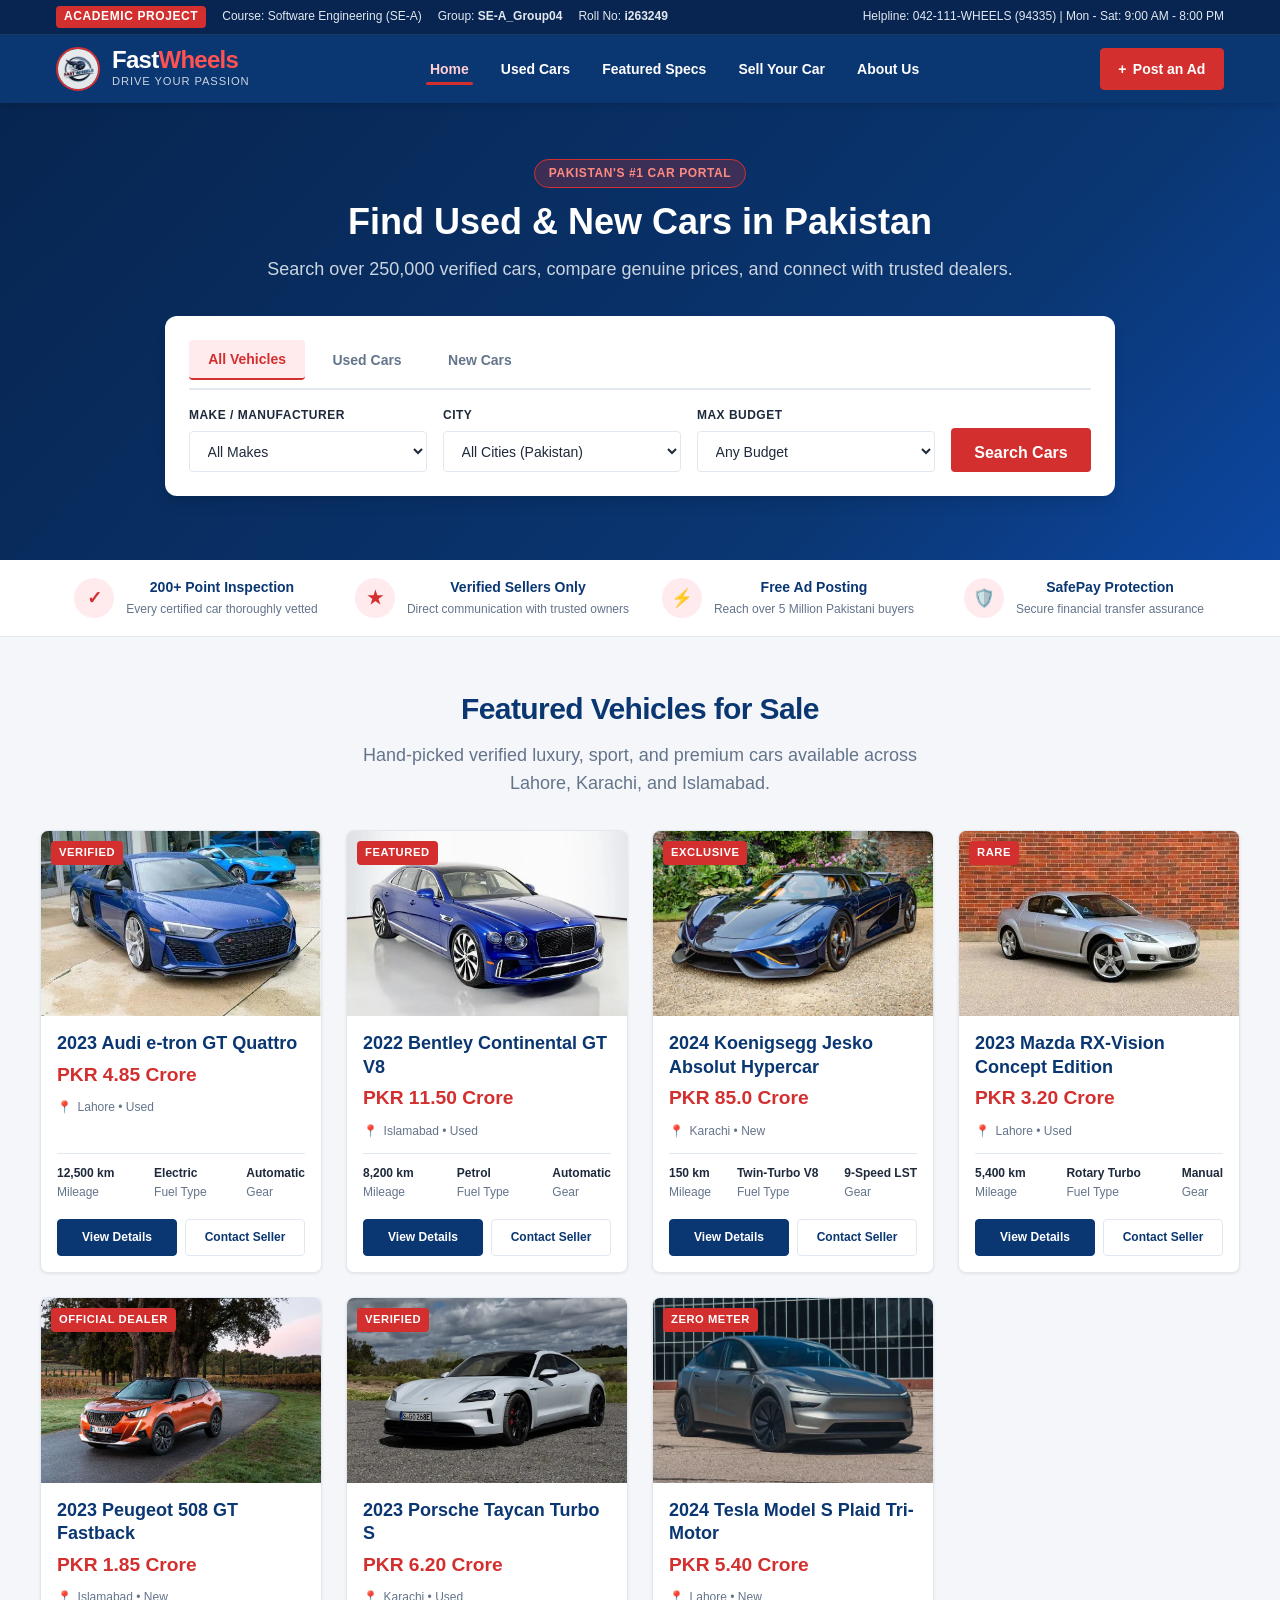
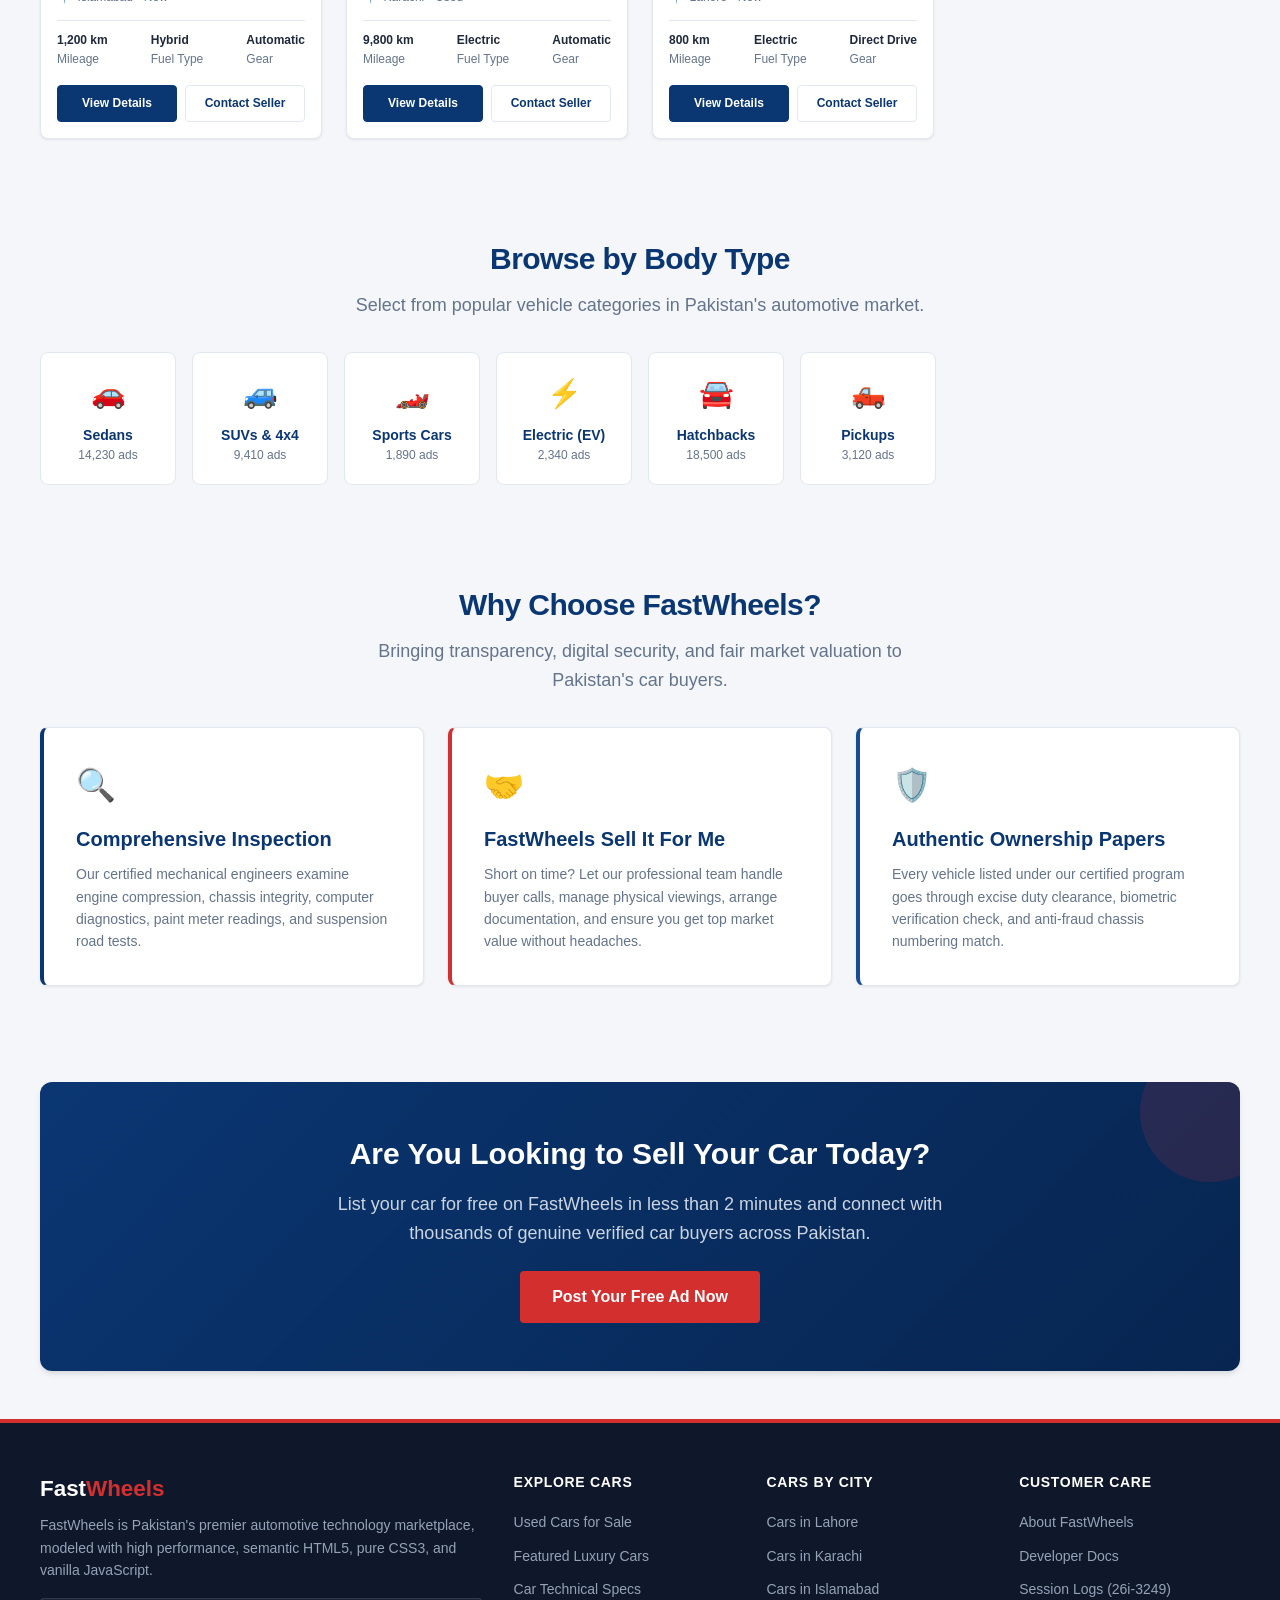
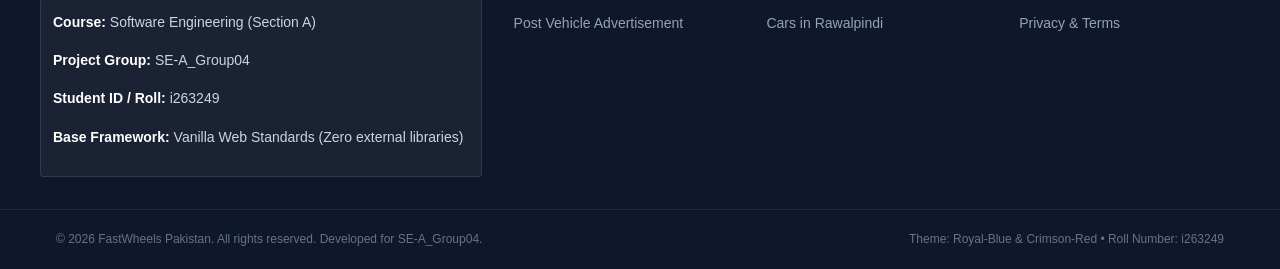
==== index.html @ 582f2682 "setting upfast wheels" ====
<!DOCTYPE html>
<html lang="en">
<head>
  <meta charset="UTF-8">
  <meta name="viewport" content="width=device-width, initial-scale=1.0">
  <meta name="description" content="FastWheels - Pakistan's leading automotive portal for buying and selling new and used cars. Group SE-A_Group04, Roll i263249.">
  <meta name="keywords" content="FastWheels, PakWheels, used cars Pakistan, buy cars Lahore Karachi Islamabad, electric cars Pakistan">
  <meta name="author" content="Group SE-A_Group04 (Roll No. i263249)">
  <title>FastWheels | Pakistan's Premier Automotive Marketplace</title>

  <!-- Shared CSS Stylesheet -->
  <link rel="stylesheet" href="css/styles.css">
  <link rel="icon" type="image/jpeg" href="images/logo.jpeg">
</head>
<body>

  <!-- Accessible Skip Link -->
  <a href="#main-content" class="skip-link">Skip to main content</a>

  <!-- Top Metadata Bar -->
  <aside class="top-bar" aria-label="Course and Academic Information">
    <div class="container top-bar-inner">
      <div class="top-bar-meta">
        <span class="top-bar-badge">Academic Project</span>
        <span>Course: Software Engineering (SE-A)</span>
        <span>Group: <strong>SE-A_Group04</strong></span>
        <span>Roll No: <strong>i263249</strong></span>
      </div>
      <div>
        <span>Helpline: 042-111-WHEELS (94335) | Mon - Sat: 9:00 AM - 8:00 PM</span>
      </div>
    </div>
  </aside>

  <!-- Semantic Header -->
  <header class="site-header" role="banner">
    <div class="container header-inner">
      <!-- Brand Logo & Identity -->
      <a href="index.html" class="brand" aria-label="FastWheels Home">
        <img src="images/logo.jpeg" alt="FastWheels Official Logo" class="brand-logo-img">
        <div class="brand-text">
          <span class="brand-name">Fast<span>Wheels</span></span>
          <span class="brand-tagline">Drive Your Passion</span>
        </div>
      </a>

      <!-- Mobile Navigation Hamburger Button -->
      <button class="mobile-nav-toggle" aria-label="Toggle navigation menu" aria-expanded="false" aria-controls="primary-navigation">
        <svg fill="currentColor" viewBox="0 0 20 20" aria-hidden="true">
          <path fill-rule="evenodd" d="M3 5a1 1 0 011-1h12a1 1 0 110 2H4a1 1 0 01-1-1zM3 10a1 1 0 011-1h12a1 1 0 110 2H4a1 1 0 01-1-1zM3 15a1 1 0 011-1h12a1 1 0 110 2H4a1 1 0 01-1-1z" clip-rule="evenodd"></path>
        </svg>
      </button>

      <!-- Main Semantic Navigation -->
      <nav id="primary-navigation" class="main-nav" role="navigation" aria-label="Main Navigation">
        <ul class="nav-list">
          <li><a href="index.html" class="nav-link active" aria-current="page">Home</a></li>
          <li><a href="pages/used-cars.html" class="nav-link">Used Cars</a></li>
          <li><a href="pages/car-details.html" class="nav-link">Featured Specs</a></li>
          <li><a href="pages/post-ad.html" class="nav-link">Sell Your Car</a></li>
          <li><a href="#about-section" class="nav-link">About Us</a></li>
        </ul>
      </nav>

      <!-- Call to Action Button in Header -->
      <div class="header-cta-group">
        <a href="pages/post-ad.html" class="btn-post-ad">
          <span>+</span> Post an Ad
        </a>
      </div>
    </div>
  </header>

  <!-- Semantic Main Content -->
  <main id="main-content">

    <!-- Hero & Search Section -->
    <section class="hero-section" aria-labelledby="hero-heading">
      <div class="container">
        <div class="hero-content">
          <span class="hero-badge">Pakistan's #1 Car Portal</span>
          <h1 id="hero-heading" class="hero-title">Find Used &amp; New Cars in Pakistan</h1>
          <p class="hero-subtitle">Search over 250,000 verified cars, compare genuine prices, and connect with trusted dealers.</p>
        </div>

        <!-- Quick Search Form Widget -->
        <div class="search-widget" role="search" aria-label="Car Search Widget">
          <div class="search-tabs" role="tablist" aria-label="Vehicle Condition Tabs">
            <button type="button" class="search-tab-btn active" role="tab" aria-selected="true" data-tab="All">All Vehicles</button>
            <button type="button" class="search-tab-btn" role="tab" aria-selected="false" data-tab="Used">Used Cars</button>
            <button type="button" class="search-tab-btn" role="tab" aria-selected="false" data-tab="New">New Cars</button>
          </div>

          <form id="fastwheels-search-form" class="search-form-grid">
            <div class="form-group">
              <label for="search-make">Make / Manufacturer</label>
              <select id="search-make" class="form-control" name="make">
                <option value="All">All Makes</option>
                <option value="Audi">Audi</option>
                <option value="Bentley">Bentley</option>
                <option value="Koenigsegg">Koenigsegg</option>
                <option value="Mazda">Mazda</option>
                <option value="Peugeot">Peugeot</option>
                <option value="Porsche">Porsche</option>
                <option value="Tesla">Tesla</option>
              </select>
            </div>

            <div class="form-group">
              <label for="search-city">City</label>
              <select id="search-city" class="form-control" name="city">
                <option value="All">All Cities (Pakistan)</option>
                <option value="Lahore">Lahore</option>
                <option value="Karachi">Karachi</option>
                <option value="Islamabad">Islamabad</option>
              </select>
            </div>

            <div class="form-group">
              <label for="search-budget">Max Budget</label>
              <select id="search-budget" class="form-control" name="budget">
                <option value="">Any Budget</option>
                <option value="25000000">Under PKR 2.5 Crore</option>
                <option value="50000000">Under PKR 5.0 Crore</option>
                <option value="100000000">Under PKR 10.0 Crore</option>
                <option value="900000000">Luxury / Hypercars (All)</option>
              </select>
            </div>

            <input type="hidden" id="search-condition" value="All">

            <div class="form-group">
              <button type="submit" class="btn-search">Search Cars</button>
            </div>
          </form>
        </div>
      </div>
    </section>

    <!-- Value Highlights Strip -->
    <section class="highlights-bar" aria-label="FastWheels Service Highlights">
      <div class="container highlights-grid">
        <div class="highlight-item">
          <div class="highlight-icon" aria-hidden="true">✓</div>
          <div class="highlight-text">
            <h4>200+ Point Inspection</h4>
            <p>Every certified car thoroughly vetted</p>
          </div>
        </div>
        <div class="highlight-item">
          <div class="highlight-icon" aria-hidden="true">★</div>
          <div class="highlight-text">
            <h4>Verified Sellers Only</h4>
            <p>Direct communication with trusted owners</p>
          </div>
        </div>
        <div class="highlight-item">
          <div class="highlight-icon" aria-hidden="true">⚡</div>
          <div class="highlight-text">
            <h4>Free Ad Posting</h4>
            <p>Reach over 5 Million Pakistani buyers</p>
          </div>
        </div>
        <div class="highlight-item">
          <div class="highlight-icon" aria-hidden="true">🛡️</div>
          <div class="highlight-text">
            <h4>SafePay Protection</h4>
            <p>Secure financial transfer assurance</p>
          </div>
        </div>
      </div>
    </section>

    <!-- Featured Vehicle Listings Section -->
    <section id="featured-vehicles" class="section container" aria-labelledby="featured-heading">
      <div class="section-title-wrap">
        <h2 id="featured-heading" class="section-title">Featured Vehicles for Sale</h2>
        <p class="section-subtitle">Hand-picked verified luxury, sport, and premium cars available across Lahore, Karachi, and Islamabad.</p>
      </div>

      <!-- Populated dynamically via js/main.js and fallback markup -->
      <div id="featured-cars-container" class="cars-grid">
        <!-- Initial semantic fallback rendered for standard search engines & non-JS clients -->
        <article class="car-card" data-id="fw-001">
          <div class="car-card-media">
            <img src="images/audi.webp" alt="Audi e-tron GT Quattro in Metallic Blue" class="car-card-img" loading="lazy">
            <span class="car-card-tag">Verified</span>
          </div>
          <div class="car-card-body">
            <h3 class="car-card-title">2023 Audi e-tron GT Quattro</h3>
            <div class="car-card-price">PKR 4.85 Crore</div>
            <div class="car-card-location">📍 Lahore &bull; Used</div>
            <div class="car-card-specs">
              <div class="car-card-spec-item">
                <span>12,500 km</span>
                <span>Mileage</span>
              </div>
              <div class="car-card-spec-item">
                <span>Electric</span>
                <span>Fuel Type</span>
              </div>
              <div class="car-card-spec-item">
                <span>Automatic</span>
                <span>Gear</span>
              </div>
            </div>
          </div>
          <div class="car-card-actions">
            <button type="button" class="btn-card btn-card-primary" onclick="window.FastWheels.viewCarDetails('fw-001')">View Details</button>
            <button type="button" class="btn-card btn-card-outline" onclick="window.FastWheels.contactSeller('fw-001')">Contact Seller</button>
          </div>
        </article>

        <article class="car-card" data-id="fw-002">
          <div class="car-card-media">
            <img src="images/bentley.webp" alt="Bentley Continental GT V8 Luxury Coupe" class="car-card-img" loading="lazy">
            <span class="car-card-tag">Featured</span>
          </div>
          <div class="car-card-body">
            <h3 class="car-card-title">2022 Bentley Continental GT V8</h3>
            <div class="car-card-price">PKR 11.50 Crore</div>
            <div class="car-card-location">📍 Islamabad &bull; Used</div>
            <div class="car-card-specs">
              <div class="car-card-spec-item">
                <span>8,200 km</span>
                <span>Mileage</span>
              </div>
              <div class="car-card-spec-item">
                <span>Petrol</span>
                <span>Fuel Type</span>
              </div>
              <div class="car-card-spec-item">
                <span>Automatic</span>
                <span>Gear</span>
              </div>
            </div>
          </div>
          <div class="car-card-actions">
            <button type="button" class="btn-card btn-card-primary" onclick="window.FastWheels.viewCarDetails('fw-002')">View Details</button>
            <button type="button" class="btn-card btn-card-outline" onclick="window.FastWheels.contactSeller('fw-002')">Contact Seller</button>
          </div>
        </article>

        <article class="car-card" data-id="fw-003">
          <div class="car-card-media">
            <img src="images/konisegg.webp" alt="Koenigsegg Jesko Absolut Hypercar" class="car-card-img" loading="lazy">
            <span class="car-card-tag">Exclusive</span>
          </div>
          <div class="car-card-body">
            <h3 class="car-card-title">2024 Koenigsegg Jesko Absolut</h3>
            <div class="car-card-price">PKR 85.0 Crore</div>
            <div class="car-card-location">📍 Karachi &bull; New</div>
            <div class="car-card-specs">
              <div class="car-card-spec-item">
                <span>150 km</span>
                <span>Mileage</span>
              </div>
              <div class="car-card-spec-item">
                <span>Twin-Turbo V8</span>
                <span>Fuel Type</span>
              </div>
              <div class="car-card-spec-item">
                <span>9-Speed LST</span>
                <span>Gear</span>
              </div>
            </div>
          </div>
          <div class="car-card-actions">
            <button type="button" class="btn-card btn-card-primary" onclick="window.FastWheels.viewCarDetails('fw-003')">View Details</button>
            <button type="button" class="btn-card btn-card-outline" onclick="window.FastWheels.contactSeller('fw-003')">Contact Seller</button>
          </div>
        </article>

        <article class="car-card" data-id="fw-006">
          <div class="car-card-media">
            <img src="images/taycan.webp" alt="Porsche Taycan Turbo S Sports Sedan" class="car-card-img" loading="lazy">
            <span class="car-card-tag">Verified</span>
          </div>
          <div class="car-card-body">
            <h3 class="car-card-title">2023 Porsche Taycan Turbo S</h3>
            <div class="car-card-price">PKR 6.20 Crore</div>
            <div class="car-card-location">📍 Karachi &bull; Used</div>
            <div class="car-card-specs">
              <div class="car-card-spec-item">
                <span>9,800 km</span>
                <span>Mileage</span>
              </div>
              <div class="car-card-spec-item">
                <span>Electric</span>
                <span>Fuel Type</span>
              </div>
              <div class="car-card-spec-item">
                <span>Automatic</span>
                <span>Gear</span>
              </div>
            </div>
          </div>
          <div class="car-card-actions">
            <button type="button" class="btn-card btn-card-primary" onclick="window.FastWheels.viewCarDetails('fw-006')">View Details</button>
            <button type="button" class="btn-card btn-card-outline" onclick="window.FastWheels.contactSeller('fw-006')">Contact Seller</button>
          </div>
        </article>
      </div>
    </section>

    <!-- Browse by Category Section -->
    <section class="section container" aria-labelledby="categories-heading">
      <div class="section-title-wrap">
        <h2 id="categories-heading" class="section-title">Browse by Body Type</h2>
        <p class="section-subtitle">Select from popular vehicle categories in Pakistan's automotive market.</p>
      </div>

      <div class="categories-grid">
        <div class="category-card" tabindex="0" role="button" aria-label="Browse Sedans">
          <div class="category-icon">🚗</div>
          <div class="category-name">Sedans</div>
          <div class="category-count">14,230 ads</div>
        </div>
        <div class="category-card" tabindex="0" role="button" aria-label="Browse SUVs and Crossovers">
          <div class="category-icon">🚙</div>
          <div class="category-name">SUVs &amp; 4x4</div>
          <div class="category-count">9,410 ads</div>
        </div>
        <div class="category-card" tabindex="0" role="button" aria-label="Browse Sports Cars and Hypercars">
          <div class="category-icon">🏎️</div>
          <div class="category-name">Sports Cars</div>
          <div class="category-count">1,890 ads</div>
        </div>
        <div class="category-card" tabindex="0" role="button" aria-label="Browse Electric Vehicles">
          <div class="category-icon">⚡</div>
          <div class="category-name">Electric (EV)</div>
          <div class="category-count">2,340 ads</div>
        </div>
        <div class="category-card" tabindex="0" role="button" aria-label="Browse Hatchbacks">
          <div class="category-icon">🚘</div>
          <div class="category-name">Hatchbacks</div>
          <div class="category-count">18,500 ads</div>
        </div>
        <div class="category-card" tabindex="0" role="button" aria-label="Browse Commercial and Pickups">
          <div class="category-icon">🛻</div>
          <div class="category-name">Pickups</div>
          <div class="category-count">3,120 ads</div>
        </div>
      </div>
    </section>

    <!-- Value Proposition Section -->
    <section id="about-section" class="section container" aria-labelledby="why-heading">
      <div class="section-title-wrap">
        <h2 id="why-heading" class="section-title">Why Choose FastWheels?</h2>
        <p class="section-subtitle">Bringing transparency, digital security, and fair market valuation to Pakistan's car buyers.</p>
      </div>

      <div class="value-props-grid">
        <article class="prop-card">
          <div class="prop-card-icon">🔍</div>
          <h3 class="prop-card-title">Comprehensive Inspection</h3>
          <p class="prop-card-text">Our certified mechanical engineers examine engine compression, chassis integrity, computer diagnostics, paint meter readings, and suspension road tests.</p>
        </article>

        <article class="prop-card">
          <div class="prop-card-icon">🤝</div>
          <h3 class="prop-card-title">FastWheels Sell It For Me</h3>
          <p class="prop-card-text">Short on time? Let our professional team handle buyer calls, manage physical viewings, arrange documentation, and ensure you get top market value without headaches.</p>
        </article>

        <article class="prop-card">
          <div class="prop-card-icon">🛡️</div>
          <h3 class="prop-card-title">Authentic Ownership Papers</h3>
          <p class="prop-card-text">Every vehicle listed under our certified program goes through excise duty clearance, biometric verification check, and anti-fraud chassis numbering match.</p>
        </article>
      </div>
    </section>

    <!-- Call to Action Banner -->
    <section class="section container" aria-label="Sell Car Call to Action">
      <div class="cta-banner">
        <h2 class="cta-banner-title">Are You Looking to Sell Your Car Today?</h2>
        <p class="cta-banner-text">List your car for free on FastWheels in less than 2 minutes and connect with thousands of genuine verified car buyers across Pakistan.</p>
        <a href="pages/post-ad.html" class="btn-cta">Post Your Free Ad Now</a>
      </div>
    </section>

  </main>

  <!-- Semantic Footer -->
  <footer class="site-footer" role="contentinfo">
    <div class="container footer-top">
      <div class="footer-grid">
        <!-- Brand & Assignment Info -->
        <div class="footer-brand">
          <h3>Fast<span>Wheels</span></h3>
          <p>FastWheels is Pakistan's premier automotive technology marketplace, modeled with high performance, semantic HTML5, pure CSS3, and vanilla JavaScript.</p>
          <div class="footer-meta-box">
            <p><strong>Course:</strong> Software Engineering (Section A)</p>
            <p><strong>Project Group:</strong> SE-A_Group04</p>
            <p><strong>Student ID / Roll:</strong> i263249</p>
            <p><strong>Base Framework:</strong> Vanilla Web Standards (Zero external libraries)</p>
          </div>
        </div>

        <!-- Quick Links -->
        <div class="footer-col">
          <h4>Explore Cars</h4>
          <ul class="footer-links">
            <li><a href="pages/used-cars.html">Used Cars for Sale</a></li>
            <li><a href="index.html#featured-vehicles">Featured Luxury Cars</a></li>
            <li><a href="pages/car-details.html">Car Technical Specs</a></li>
            <li><a href="pages/post-ad.html">Post Vehicle Advertisement</a></li>
          </ul>
        </div>

        <!-- Major Cities -->
        <div class="footer-col">
          <h4>Cars by City</h4>
          <ul class="footer-links">
            <li><a href="pages/used-cars.html?city=Lahore">Cars in Lahore</a></li>
            <li><a href="pages/used-cars.html?city=Karachi">Cars in Karachi</a></li>
            <li><a href="pages/used-cars.html?city=Islamabad">Cars in Islamabad</a></li>
            <li><a href="pages/used-cars.html?city=Rawalpindi">Cars in Rawalpindi</a></li>
          </ul>
        </div>

        <!-- Support & Policies -->
        <div class="footer-col">
          <h4>Customer Care</h4>
          <ul class="footer-links">
            <li><a href="#about-section">About FastWheels</a></li>
            <li><a href="docs/README.md">Developer Docs</a></li>
            <li><a href="docs/ai-logs/26i-3249/session-01-base-setup.md">Session Logs (26i-3249)</a></li>
            <li><a href="#primary-navigation">Privacy &amp; Terms</a></li>
          </ul>
        </div>
      </div>
    </div>

    <!-- Bottom Copyright -->
    <div class="footer-bottom">
      <div class="container footer-bottom-inner">
        <div>
          &copy; 2026 FastWheels Pakistan. All rights reserved. Developed for SE-A_Group04.
        </div>
        <div>
          Theme: Royal-Blue &amp; Crimson-Red &bull; Roll Number: i263249
        </div>
      </div>
    </div>
  </footer>

  <!-- Vanilla JavaScript -->
  <script src="js/main.js"></script>
</body>
</html>
---- css/styles.css ----
/* ==========================================================================
   FASTWHEELS - Shared Stylesheet
   Automotive Marketplace (PakWheels Style)
   Group: SE-A_Group04 | Student ID: i263249
   Theme: Royal-Blue & Crimson-Red Theme
   ========================================================================== */

/* --------------------------------------------------------------------------
   1. CSS Custom Properties (Theme Variables)
   -------------------------------------------------------------------------- */
:root {
  /* Color Palette */
  --color-primary: #0a3672;         /* Deep Royal Blue */
  --color-primary-light: #164e96;   /* Medium Royal Blue */
  --color-primary-dark: #072550;    /* Dark Royal Blue */
  --color-accent: #d32f2f;          /* FastWheels Crimson Red */
  --color-accent-hover: #b71c1c;    /* Deep Red Hover */
  --color-accent-soft: #ffebee;     /* Soft Red Tint */

  /* Neutral Shades */
  --color-bg: #f4f6f9;              /* Page Background */
  --color-surface: #ffffff;         /* Card & Container Background */
  --color-text-main: #1e293b;       /* Charcoal Text */
  --color-text-muted: #64748b;      /* Secondary Text */
  --color-border: #e2e8f0;          /* Dividers and borders */
  --color-border-hover: #cbd5e1;
  --color-success: #15803d;         /* Green badge */

  /* Typography */
  --font-family-base: -apple-system, BlinkMacSystemFont, 'Segoe UI', Roboto, Helvetica, Arial, sans-serif;
  --font-size-xs: 0.75rem;
  --font-size-sm: 0.875rem;
  --font-size-base: 1rem;
  --font-size-md: 1.125rem;
  --font-size-lg: 1.25rem;
  --font-size-xl: 1.5rem;
  --font-size-2xl: 1.875rem;
  --font-size-3xl: 2.25rem;

  /* Spacing */
  --spacing-2xs: 0.25rem;
  --spacing-xs: 0.5rem;
  --spacing-sm: 0.75rem;
  --spacing-md: 1rem;
  --spacing-lg: 1.5rem;
  --spacing-xl: 2rem;
  --spacing-2xl: 3rem;

  /* Layout */
  --container-max-width: 1200px;
  --border-radius-sm: 4px;
  --border-radius-md: 8px;
  --border-radius-lg: 12px;
  --shadow-sm: 0 1px 3px rgba(0, 0, 0, 0.08);
  --shadow-md: 0 4px 6px -1px rgba(0, 0, 0, 0.1), 0 2px 4px -2px rgba(0, 0, 0, 0.06);
  --shadow-lg: 0 10px 15px -3px rgba(0, 0, 0, 0.1), 0 4px 6px -4px rgba(0, 0, 0, 0.08);

  /* Accessible Focus Ring */
  --focus-outline: 3px solid #d32f2f;
  --focus-outline-offset: 2px;
  --transition-fast: 0.2s ease-in-out;
}

/* --------------------------------------------------------------------------
   2. Reset & Base Styles
   -------------------------------------------------------------------------- */
*,
*::before,
*::after {
  box-sizing: border-box;
  margin: 0;
  padding: 0;
}

html {
  font-size: 16px;
  scroll-behavior: smooth;
  -webkit-text-size-adjust: 100%;
}

body {
  font-family: var(--font-family-base);
  font-size: var(--font-size-base);
  line-height: 1.6;
  color: var(--text-primary, #1e293b);
  background-color: var(--color-bg);
  min-height: 100vh;
  display: flex;
  flex-direction: column;
}

img {
  max-width: 100%;
  height: auto;
  display: block;
}

a {
  color: inherit;
  text-decoration: none;
  transition: color var(--transition-fast);
}

ul, ol {
  list-style: none;
}

button, input, select, textarea {
  font: inherit;
}

/* --------------------------------------------------------------------------
   3. Accessibility & Focus States
   -------------------------------------------------------------------------- */
.skip-link {
  position: absolute;
  top: -999px;
  left: 1rem;
  background-color: var(--color-accent);
  color: #ffffff;
  padding: 0.5rem 1rem;
  font-weight: 600;
  border-radius: var(--border-radius-sm);
  z-index: 10000;
  text-decoration: none;
}

.skip-link:focus {
  top: 1rem;
  outline: 3px solid #ffffff;
}

/* Accessible visible focus states */
a:focus-visible,
button:focus-visible,
input:focus-visible,
select:focus-visible,
textarea:focus-visible {
  outline: var(--focus-outline);
  outline-offset: var(--focus-outline-offset);
}

/* --------------------------------------------------------------------------
   4. Layout Utilities
   -------------------------------------------------------------------------- */
.container {
  width: 100%;
  max-width: var(--container-max-width);
  margin-left: auto;
  margin-right: auto;
  padding-left: var(--spacing-md);
  padding-right: var(--spacing-md);
}

.section {
  padding: var(--spacing-2xl) 0;
}

.section-title-wrap {
  text-align: center;
  margin-bottom: var(--spacing-xl);
}

.section-title {
  font-size: var(--font-size-2xl);
  font-weight: 700;
  color: var(--color-primary);
  margin-bottom: var(--spacing-xs);
  letter-spacing: -0.02em;
}

.section-subtitle {
  color: var(--color-text-muted);
  font-size: var(--font-size-md);
  max-width: 600px;
  margin-left: auto;
  margin-right: auto;
}

/* --------------------------------------------------------------------------
   5. Top Bar & Header
   -------------------------------------------------------------------------- */
.top-bar {
  background-color: var(--color-primary-dark);
  color: #e2e8f0;
  font-size: var(--font-size-xs);
  padding: 0.35rem 0;
  border-bottom: 1px solid rgba(255, 255, 255, 0.1);
}

.top-bar-inner {
  display: flex;
  justify-content: space-between;
  align-items: center;
  flex-wrap: wrap;
  gap: var(--spacing-xs);
}

.top-bar-meta {
  display: flex;
  align-items: center;
  gap: var(--spacing-md);
}

.top-bar-badge {
  background-color: var(--color-accent);
  color: #ffffff;
  padding: 0.1rem 0.5rem;
  border-radius: var(--border-radius-sm);
  font-weight: 700;
  text-transform: uppercase;
  letter-spacing: 0.05em;
}

.site-header {
  background-color: var(--color-primary);
  color: #ffffff;
  position: sticky;
  top: 0;
  z-index: 999;
  box-shadow: var(--shadow-md);
}

.header-inner {
  display: flex;
  align-items: center;
  justify-content: space-between;
  padding: 0.75rem var(--spacing-md);
}

/* Brand Identity */
.brand {
  display: flex;
  align-items: center;
  gap: var(--spacing-sm);
  text-decoration: none;
}

.brand-logo-img {
  width: 44px;
  height: 44px;
  border-radius: 50%;
  object-fit: cover;
  border: 2px solid var(--color-accent);
}

.brand-text {
  display: flex;
  flex-direction: column;
}

.brand-name {
  font-size: 1.5rem;
  font-weight: 900;
  letter-spacing: -0.03em;
  color: #ffffff;
  line-height: 1.1;
}

.brand-name span {
  color: #ff5252;
}

.brand-tagline {
  font-size: 0.7rem;
  color: #cbd5e1;
  text-transform: uppercase;
  letter-spacing: 0.08em;
}

/* Navigation */
.main-nav {
  display: flex;
  align-items: center;
}

.nav-list {
  display: flex;
  align-items: center;
  gap: 1.5rem;
}

.nav-link {
  color: #ffffff;
  font-weight: 600;
  font-size: var(--font-size-sm);
  padding: 0.5rem 0.25rem;
  position: relative;
  transition: color var(--transition-fast);
}

.nav-link:hover,
.nav-link.active {
  color: #ffcdd2;
}

.nav-link.active::after {
  content: '';
  position: absolute;
  bottom: 0;
  left: 0;
  width: 100%;
  height: 3px;
  background-color: var(--color-accent);
  border-radius: 2px;
}

.header-cta-group {
  display: flex;
  align-items: center;
  gap: var(--spacing-sm);
}

.btn-post-ad {
  background-color: var(--color-accent);
  color: #ffffff;
  font-weight: 700;
  font-size: var(--font-size-sm);
  padding: 0.55rem 1.1rem;
  border-radius: var(--border-radius-sm);
  display: inline-flex;
  align-items: center;
  gap: 0.4rem;
  border: 1px solid var(--color-accent);
  transition: background-color var(--transition-fast), transform var(--transition-fast);
}

.btn-post-ad:hover {
  background-color: var(--color-accent-hover);
  transform: translateY(-1px);
}

/* Mobile Nav Toggle */
.mobile-nav-toggle {
  display: none;
  background: none;
  border: 1px solid rgba(255, 255, 255, 0.3);
  color: #ffffff;
  padding: 0.5rem;
  border-radius: var(--border-radius-sm);
  cursor: pointer;
}

.mobile-nav-toggle svg {
  display: block;
  width: 24px;
  height: 24px;
}

/* --------------------------------------------------------------------------
   6. Hero & Quick Search Section
   -------------------------------------------------------------------------- */
.hero-section {
  background: linear-gradient(135deg, var(--color-primary-dark) 0%, var(--color-primary) 70%, #0d47a1 100%);
  color: #ffffff;
  padding: 3.5rem 0 4rem;
  position: relative;
  overflow: hidden;
}

.hero-content {
  text-align: center;
  max-width: 800px;
  margin: 0 auto var(--spacing-xl);
}

.hero-badge {
  display: inline-block;
  background-color: rgba(211, 47, 47, 0.25);
  border: 1px solid var(--color-accent);
  color: #ff8a80;
  font-size: var(--font-size-xs);
  font-weight: 700;
  padding: 0.25rem 0.85rem;
  border-radius: 9999px;
  text-transform: uppercase;
  letter-spacing: 0.05em;
  margin-bottom: var(--spacing-sm);
}

.hero-title {
  font-size: var(--font-size-3xl);
  font-weight: 800;
  line-height: 1.2;
  margin-bottom: var(--spacing-sm);
}

.hero-subtitle {
  font-size: var(--font-size-md);
  color: #cbd5e1;
}

/* Search Box Container */
.search-widget {
  background-color: var(--color-surface);
  border-radius: var(--border-radius-lg);
  padding: var(--spacing-lg);
  box-shadow: var(--shadow-lg);
  max-width: 950px;
  margin: 0 auto;
}

.search-tabs {
  display: flex;
  gap: var(--spacing-xs);
  margin-bottom: var(--spacing-md);
  border-bottom: 2px solid var(--color-border);
  padding-bottom: var(--spacing-xs);
}

.search-tab-btn {
  background: none;
  border: none;
  padding: 0.5rem 1.2rem;
  font-weight: 700;
  font-size: var(--font-size-sm);
  color: var(--color-text-muted);
  cursor: pointer;
  border-radius: var(--border-radius-sm);
  transition: all var(--transition-fast);
}

.search-tab-btn.active,
.search-tab-btn:hover {
  background-color: var(--color-accent-soft);
  color: var(--color-accent);
}

.search-tab-btn.active {
  border-bottom: 2px solid var(--color-accent);
}

.search-form-grid {
  display: grid;
  grid-template-columns: repeat(auto-fit, minmax(200px, 1fr)) 140px;
  gap: var(--spacing-md);
  align-items: flex-end;
}

.form-group {
  display: flex;
  flex-direction: column;
  gap: 0.35rem;
  text-align: left;
}

.form-group label {
  font-size: var(--font-size-xs);
  font-weight: 700;
  text-transform: uppercase;
  color: var(--color-text-main);
  letter-spacing: 0.04em;
}

.form-control {
  width: 100%;
  padding: 0.65rem 0.85rem;
  border: 1px solid var(--color-border);
  border-radius: var(--border-radius-sm);
  background-color: #ffffff;
  color: var(--color-text-main);
  font-size: var(--font-size-sm);
  transition: border-color var(--transition-fast), box-shadow var(--transition-fast);
}

.form-control:focus {
  border-color: var(--color-primary);
}

.btn-search {
  background-color: var(--color-accent);
  color: #ffffff;
  font-weight: 700;
  border: none;
  padding: 0.72rem 1.2rem;
  border-radius: var(--border-radius-sm);
  cursor: pointer;
  transition: background-color var(--transition-fast);
  height: 44px;
}

.btn-search:hover {
  background-color: var(--color-accent-hover);
}

/* --------------------------------------------------------------------------
   7. Quick Badges / Feature Highlights
   -------------------------------------------------------------------------- */
.highlights-bar {
  background-color: #ffffff;
  border-bottom: 1px solid var(--color-border);
  padding: 1rem 0;
}

.highlights-grid {
  display: grid;
  grid-template-columns: repeat(auto-fit, minmax(220px, 1fr));
  gap: var(--spacing-md);
  text-align: center;
}

.highlight-item {
  display: flex;
  align-items: center;
  justify-content: center;
  gap: var(--spacing-sm);
}

.highlight-icon {
  width: 40px;
  height: 40px;
  border-radius: 50%;
  background-color: var(--color-accent-soft);
  color: var(--color-accent);
  display: flex;
  align-items: center;
  justify-content: center;
  font-weight: 800;
  font-size: 1.1rem;
}

.highlight-text h4 {
  font-size: var(--font-size-sm);
  font-weight: 700;
  color: var(--color-primary);
  margin-bottom: 2px;
}

.highlight-text p {
  font-size: var(--font-size-xs);
  color: var(--color-text-muted);
}

/* --------------------------------------------------------------------------
   8. Car Cards Grid (Vehicle Listings)
   -------------------------------------------------------------------------- */
.cars-grid {
  display: grid;
  grid-template-columns: repeat(auto-fill, minmax(270px, 1fr));
  gap: var(--spacing-lg);
}

.car-card {
  background-color: var(--color-surface);
  border: 1px solid var(--color-border);
  border-radius: var(--border-radius-md);
  overflow: hidden;
  box-shadow: var(--shadow-sm);
  transition: transform var(--transition-fast), box-shadow var(--transition-fast), border-color var(--transition-fast);
  display: flex;
  flex-direction: column;
}

.car-card:hover {
  transform: translateY(-4px);
  box-shadow: var(--shadow-md);
  border-color: var(--color-primary-light);
}

.car-card-media {
  position: relative;
  width: 100%;
  height: 185px;
  background-color: #e2e8f0;
  overflow: hidden;
}

.car-card-img {
  width: 100%;
  height: 100%;
  object-fit: cover;
  transition: transform 0.3s ease;
}

.car-card:hover .car-card-img {
  transform: scale(1.05);
}

.car-card-tag {
  position: absolute;
  top: 10px;
  left: 10px;
  background-color: var(--color-accent);
  color: #ffffff;
  font-size: 0.7rem;
  font-weight: 700;
  text-transform: uppercase;
  padding: 0.2rem 0.5rem;
  border-radius: var(--border-radius-sm);
  letter-spacing: 0.05em;
}

.car-card-body {
  padding: var(--spacing-md);
  flex-grow: 1;
  display: flex;
  flex-direction: column;
}

.car-card-title {
  font-size: var(--font-size-md);
  font-weight: 700;
  color: var(--color-primary);
  margin-bottom: 0.25rem;
  line-height: 1.3;
}

.car-card-price {
  font-size: 1.2rem;
  font-weight: 800;
  color: var(--color-accent);
  margin-bottom: 0.5rem;
}

.car-card-location {
  font-size: var(--font-size-xs);
  color: var(--color-text-muted);
  margin-bottom: 0.75rem;
  display: flex;
  align-items: center;
  gap: 0.35rem;
}

.car-card-specs {
  display: flex;
  justify-content: space-between;
  border-top: 1px solid var(--color-border);
  padding-top: 0.65rem;
  margin-top: auto;
  font-size: var(--font-size-xs);
  color: var(--color-text-muted);
}

.car-card-spec-item {
  display: flex;
  flex-direction: column;
}

.car-card-spec-item span:first-child {
  font-weight: 700;
  color: var(--color-text-main);
}

.car-card-actions {
  padding: 0 var(--spacing-md) var(--spacing-md);
  display: flex;
  gap: var(--spacing-xs);
}

.btn-card {
  flex: 1;
  text-align: center;
  padding: 0.5rem;
  border-radius: var(--border-radius-sm);
  font-size: var(--font-size-xs);
  font-weight: 700;
  cursor: pointer;
  transition: all var(--transition-fast);
}

.btn-card-primary {
  background-color: var(--color-primary);
  color: #ffffff;
  border: 1px solid var(--color-primary);
}

.btn-card-primary:hover {
  background-color: var(--color-primary-dark);
}

.btn-card-outline {
  background-color: transparent;
  color: var(--color-primary);
  border: 1px solid var(--color-border);
}

.btn-card-outline:hover {
  border-color: var(--color-accent);
  color: var(--color-accent);
}

/* --------------------------------------------------------------------------
   9. Category & Brand Showcase
   -------------------------------------------------------------------------- */
.categories-grid {
  display: grid;
  grid-template-columns: repeat(auto-fill, minmax(130px, 1fr));
  gap: var(--spacing-md);
}

.category-card {
  background-color: var(--color-surface);
  border: 1px solid var(--color-border);
  border-radius: var(--border-radius-md);
  padding: 1.2rem var(--spacing-sm);
  text-align: center;
  transition: all var(--transition-fast);
  cursor: pointer;
}

.category-card:hover {
  border-color: var(--color-accent);
  box-shadow: var(--shadow-sm);
  transform: translateY(-2px);
}

.category-icon {
  font-size: 1.75rem;
  margin-bottom: 0.4rem;
}

.category-name {
  font-size: var(--font-size-sm);
  font-weight: 700;
  color: var(--color-primary);
}

.category-count {
  font-size: var(--font-size-xs);
  color: var(--color-text-muted);
}

/* --------------------------------------------------------------------------
   10. Why FastWheels Section
   -------------------------------------------------------------------------- */
.value-props-grid {
  display: grid;
  grid-template-columns: repeat(auto-fit, minmax(260px, 1fr));
  gap: var(--spacing-lg);
}

.prop-card {
  background-color: var(--color-surface);
  border-radius: var(--border-radius-md);
  padding: var(--spacing-xl);
  border: 1px solid var(--color-border);
  border-left: 4px solid var(--color-primary);
  box-shadow: var(--shadow-sm);
}

.prop-card:nth-child(2) {
  border-left-color: var(--color-accent);
}

.prop-card:nth-child(3) {
  border-left-color: var(--color-primary-light);
}

.prop-card-icon {
  font-size: 2rem;
  margin-bottom: 0.75rem;
}

.prop-card-title {
  font-size: var(--font-size-lg);
  font-weight: 700;
  color: var(--color-primary);
  margin-bottom: 0.5rem;
}

.prop-card-text {
  font-size: var(--font-size-sm);
  color: var(--color-text-muted);
  line-height: 1.6;
}

/* --------------------------------------------------------------------------
   11. Call to Action (Sell Your Car)
   -------------------------------------------------------------------------- */
.cta-banner {
  background: linear-gradient(135deg, var(--color-primary) 0%, var(--color-primary-dark) 100%);
  color: #ffffff;
  border-radius: var(--border-radius-lg);
  padding: 3rem 2rem;
  text-align: center;
  position: relative;
  overflow: hidden;
  box-shadow: var(--shadow-md);
}

.cta-banner::after {
  content: '';
  position: absolute;
  top: -40px;
  right: -40px;
  width: 140px;
  height: 140px;
  background-color: var(--color-accent);
  opacity: 0.15;
  border-radius: 50%;
}

.cta-banner-title {
  font-size: var(--font-size-2xl);
  font-weight: 800;
  margin-bottom: 0.75rem;
}

.cta-banner-text {
  font-size: var(--font-size-md);
  color: #cbd5e1;
  max-width: 650px;
  margin: 0 auto 1.5rem;
}

.cta-banner .btn-cta {
  background-color: var(--color-accent);
  color: #ffffff;
  font-weight: 700;
  font-size: var(--font-size-base);
  padding: 0.8rem 2rem;
  border-radius: var(--border-radius-sm);
  display: inline-block;
  transition: all var(--transition-fast);
}

.cta-banner .btn-cta:hover {
  background-color: var(--color-accent-hover);
  transform: translateY(-2px);
}

/* --------------------------------------------------------------------------
   12. Footer
   -------------------------------------------------------------------------- */
.site-footer {
  background-color: #0f172a;
  color: #94a3b8;
  margin-top: auto;
  border-top: 4px solid var(--color-accent);
}

.footer-top {
  padding: var(--spacing-2xl) 0 var(--spacing-xl);
}

.footer-grid {
  display: grid;
  grid-template-columns: 2fr 1fr 1fr 1fr;
  gap: var(--spacing-xl);
}

.footer-brand h3 {
  color: #ffffff;
  font-size: 1.4rem;
  font-weight: 800;
  margin-bottom: 0.5rem;
}

.footer-brand h3 span {
  color: var(--color-accent);
}

.footer-brand p {
  font-size: var(--font-size-sm);
  line-height: 1.6;
  margin-bottom: var(--spacing-md);
}

.footer-meta-box {
  background-color: rgba(255, 255, 255, 0.05);
  border: 1px solid rgba(255, 255, 255, 0.1);
  border-radius: var(--border-radius-sm);
  padding: 0.75rem;
  font-size: var(--font-size-xs);
  color: #cbd5e1;
}

.footer-meta-box strong {
  color: #ffffff;
}

.footer-col h4 {
  color: #ffffff;
  font-size: var(--font-size-sm);
  font-weight: 700;
  text-transform: uppercase;
  letter-spacing: 0.05em;
  margin-bottom: 1rem;
}

.footer-links li {
  margin-bottom: 0.5rem;
}

.footer-links a {
  font-size: var(--font-size-sm);
  color: #94a3b8;
  transition: color var(--transition-fast);
}

.footer-links a:hover {
  color: #ffffff;
  padding-left: 4px;
}

.footer-bottom {
  border-top: 1px solid rgba(255, 255, 255, 0.08);
  padding: 1.25rem 0;
  font-size: var(--font-size-xs);
  color: #64748b;
}

.footer-bottom-inner {
  display: flex;
  justify-content: space-between;
  align-items: center;
  flex-wrap: wrap;
  gap: var(--spacing-sm);
}

/* --------------------------------------------------------------------------
   13. Responsive Media Queries (Mobile & Tablet)
   -------------------------------------------------------------------------- */
@media (max-width: 992px) {
  .footer-grid {
    grid-template-columns: 1fr 1fr;
    gap: var(--spacing-lg);
  }
}

@media (max-width: 768px) {
  .mobile-nav-toggle {
    display: inline-flex;
    align-items: center;
    justify-content: center;
  }

  .main-nav {
    display: none;
    position: absolute;
    top: 100%;
    left: 0;
    width: 100%;
    background-color: var(--color-primary-dark);
    border-top: 1px solid rgba(255, 255, 255, 0.1);
    box-shadow: var(--shadow-lg);
    padding: var(--spacing-md);
  }

  .main-nav.is-open {
    display: block;
  }

  .nav-list {
    flex-direction: column;
    align-items: flex-start;
    gap: 0.75rem;
  }

  .nav-link {
    display: block;
    width: 100%;
    padding: 0.5rem 0;
  }

  .header-cta-group {
    display: none;
  }

  .hero-title {
    font-size: var(--font-size-2xl);
  }

  .search-form-grid {
    grid-template-columns: 1fr;
  }

  .btn-search {
    width: 100%;
  }

  .footer-grid {
    grid-template-columns: 1fr;
  }

  .footer-bottom-inner {
    flex-direction: column;
    text-align: center;
  }
}

/* Extra small devices */
@media (max-width: 480px) {
  .hero-section {
    padding: 2rem 0 2.5rem;
  }

  .search-widget {
    padding: var(--spacing-md);
  }

  .search-tabs {
    flex-wrap: wrap;
  }

  .search-tab-btn {
    flex: 1;
    text-align: center;
    padding: 0.4rem 0.5rem;
    font-size: var(--font-size-xs);
  }
}
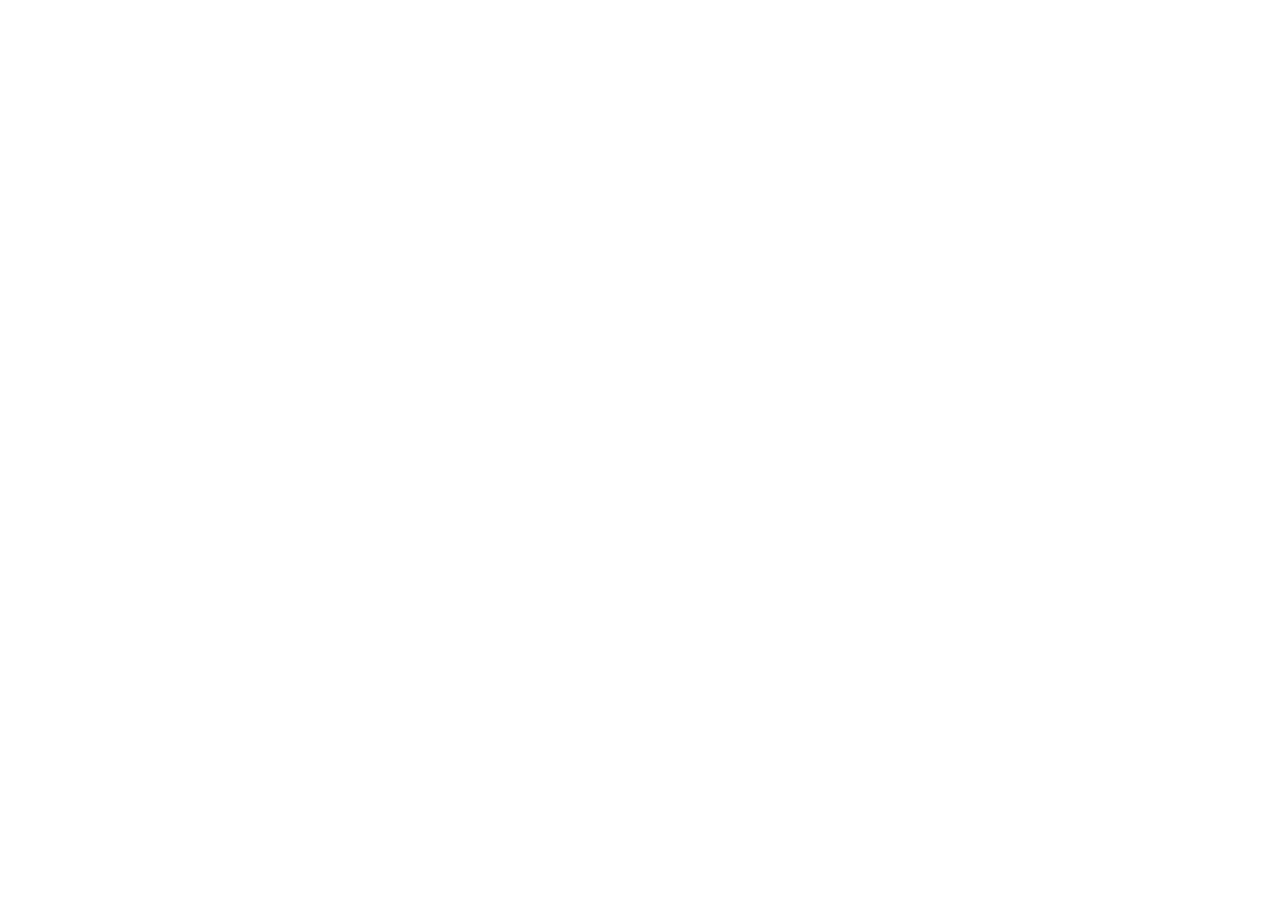
==== commit 991d2a32: "add Sell Your Car" ====
--- a/index.html
+++ b/index.html
@@ -1,453 +1,953 @@
 <!DOCTYPE html>
 <html lang="en">
 <head>
-  <meta charset="UTF-8">
-  <meta name="viewport" content="width=device-width, initial-scale=1.0">
-  <meta name="description" content="FastWheels - Pakistan's leading automotive portal for buying and selling new and used cars. Group SE-A_Group04, Roll i263249.">
-  <meta name="keywords" content="FastWheels, PakWheels, used cars Pakistan, buy cars Lahore Karachi Islamabad, electric cars Pakistan">
-  <meta name="author" content="Group SE-A_Group04 (Roll No. i263249)">
-  <title>FastWheels | Pakistan's Premier Automotive Marketplace</title>
-
-  <!-- Shared CSS Stylesheet -->
-  <link rel="stylesheet" href="css/styles.css">
-  <link rel="icon" type="image/jpeg" href="images/logo.jpeg">
+  <meta charset="UTF-8" />
+  <meta name="viewport" content="width=device-width, initial-scale=1.0" />
+  <title>Fastwheels - Sell Your Car</title>
+  
+  <!-- Tailwind CSS CDN for styling -->
+  <script src="https://cdn.tailwindcss.com"></script>
+  <script>
+    tailwind.config = {
+      theme: {
+        extend: {
+          colors: {
+            brandBlue: {
+              50: '#eff6ff',
+              100: '#dbeafe',
+              200: '#bfdbfe',
+              500: '#3b82f6',
+              600: '#2563eb',
+              700: '#1d4ed8',
+              800: '#1e40af',
+              900: '#1e3a8a',
+            },
+            brandRed: {
+              50: '#fef2f2',
+              100: '#fee2e2',
+              500: '#ef4444',
+              600: '#dc2626',
+              700: '#b91c1c',
+            }
+          }
+        }
+      }
+    }
+  </script>
+
+  <!-- Font Awesome Icons CDN -->
+  <link rel="stylesheet" href="https://cdnjs.cloudflare.com/ajax/libs/font-awesome/6.5.1/css/all.min.css" />
+  
+  <!-- Google Fonts: Plus Jakarta Sans -->
+  <link rel="preconnect" href="https://fonts.googleapis.com">
+  <link rel="preconnect" href="https://fonts.gstatic.com" crossorigin>
+  <link href="https://fonts.googleapis.com/css2?family=Plus+Jakarta+Sans:wght@400;500;600;700;800&display=swap" rel="stylesheet">
+
+  <!-- React 18 & Babel Standalone (Runs React directly in browser without build tools) -->
+  <script crossorigin src="https://unpkg.com/react@18/umd/react.development.js"></script>
+  <script crossorigin src="https://unpkg.com/react-dom@18/umd/react-dom.development.js"></script>
+  <script src="https://unpkg.com/@babel/standalone/babel.min.js"></script>
+
+  <style>
+    body {
+      font-family: 'Plus Jakarta Sans', sans-serif;
+    }
+    .custom-shadow {
+      box-shadow: 0 10px 25px -5px rgba(30, 58, 138, 0.08), 0 8px 10px -6px rgba(30, 58, 138, 0.04);
+    }
+  </style>
 </head>
-<body>
-
-  <!-- Accessible Skip Link -->
-  <a href="#main-content" class="skip-link">Skip to main content</a>
-
-  <!-- Top Metadata Bar -->
-  <aside class="top-bar" aria-label="Course and Academic Information">
-    <div class="container top-bar-inner">
-      <div class="top-bar-meta">
-        <span class="top-bar-badge">Academic Project</span>
-        <span>Course: Software Engineering (SE-A)</span>
-        <span>Group: <strong>SE-A_Group04</strong></span>
-        <span>Roll No: <strong>i263249</strong></span>
-      </div>
-      <div>
-        <span>Helpline: 042-111-WHEELS (94335) | Mon - Sat: 9:00 AM - 8:00 PM</span>
-      </div>
-    </div>
-  </aside>
-
-  <!-- Semantic Header -->
-  <header class="site-header" role="banner">
-    <div class="container header-inner">
-      <!-- Brand Logo & Identity -->
-      <a href="index.html" class="brand" aria-label="FastWheels Home">
-        <img src="images/logo.jpeg" alt="FastWheels Official Logo" class="brand-logo-img">
-        <div class="brand-text">
-          <span class="brand-name">Fast<span>Wheels</span></span>
-          <span class="brand-tagline">Drive Your Passion</span>
-        </div>
-      </a>
-
-      <!-- Mobile Navigation Hamburger Button -->
-      <button class="mobile-nav-toggle" aria-label="Toggle navigation menu" aria-expanded="false" aria-controls="primary-navigation">
-        <svg fill="currentColor" viewBox="0 0 20 20" aria-hidden="true">
-          <path fill-rule="evenodd" d="M3 5a1 1 0 011-1h12a1 1 0 110 2H4a1 1 0 01-1-1zM3 10a1 1 0 011-1h12a1 1 0 110 2H4a1 1 0 01-1-1zM3 15a1 1 0 011-1h12a1 1 0 110 2H4a1 1 0 01-1-1z" clip-rule="evenodd"></path>
-        </svg>
-      </button>
-
-      <!-- Main Semantic Navigation -->
-      <nav id="primary-navigation" class="main-nav" role="navigation" aria-label="Main Navigation">
-        <ul class="nav-list">
-          <li><a href="index.html" class="nav-link active" aria-current="page">Home</a></li>
-          <li><a href="pages/used-cars.html" class="nav-link">Used Cars</a></li>
-          <li><a href="pages/car-details.html" class="nav-link">Featured Specs</a></li>
-          <li><a href="pages/post-ad.html" class="nav-link">Sell Your Car</a></li>
-          <li><a href="#about-section" class="nav-link">About Us</a></li>
-        </ul>
-      </nav>
-
-      <!-- Call to Action Button in Header -->
-      <div class="header-cta-group">
-        <a href="pages/post-ad.html" class="btn-post-ad">
-          <span>+</span> Post an Ad
-        </a>
-      </div>
-    </div>
-  </header>
-
-  <!-- Semantic Main Content -->
-  <main id="main-content">
-
-    <!-- Hero & Search Section -->
-    <section class="hero-section" aria-labelledby="hero-heading">
-      <div class="container">
-        <div class="hero-content">
-          <span class="hero-badge">Pakistan's #1 Car Portal</span>
-          <h1 id="hero-heading" class="hero-title">Find Used &amp; New Cars in Pakistan</h1>
-          <p class="hero-subtitle">Search over 250,000 verified cars, compare genuine prices, and connect with trusted dealers.</p>
-        </div>
-
-        <!-- Quick Search Form Widget -->
-        <div class="search-widget" role="search" aria-label="Car Search Widget">
-          <div class="search-tabs" role="tablist" aria-label="Vehicle Condition Tabs">
-            <button type="button" class="search-tab-btn active" role="tab" aria-selected="true" data-tab="All">All Vehicles</button>
-            <button type="button" class="search-tab-btn" role="tab" aria-selected="false" data-tab="Used">Used Cars</button>
-            <button type="button" class="search-tab-btn" role="tab" aria-selected="false" data-tab="New">New Cars</button>
-          </div>
-
-          <form id="fastwheels-search-form" class="search-form-grid">
-            <div class="form-group">
-              <label for="search-make">Make / Manufacturer</label>
-              <select id="search-make" class="form-control" name="make">
-                <option value="All">All Makes</option>
-                <option value="Audi">Audi</option>
-                <option value="Bentley">Bentley</option>
-                <option value="Koenigsegg">Koenigsegg</option>
-                <option value="Mazda">Mazda</option>
-                <option value="Peugeot">Peugeot</option>
-                <option value="Porsche">Porsche</option>
-                <option value="Tesla">Tesla</option>
-              </select>
+<body class="bg-white text-slate-800 antialiased min-h-screen flex flex-col">
+
+  <div id="root"></div>
+
+  <!-- React Application Script -->
+  <script type="text/babel">
+    const { useState, useMemo } = React;
+
+    // Available car models mapped by make with catalog images
+    const CAR_DATA = {
+      Porsche: {
+        models: ["Taycan", "911 Carrera", "Panamera", "Cayenne", "Macan"],
+        image: "images/taycan.webp"
+      },
+      Audi: {
+        models: ["A4", "A6", "Q7", "e-tron GT", "R8"],
+        image: "images/audi.webp"
+      },
+      Tesla: {
+        models: ["Model 3", "Model Y", "Model S", "Model X", "Cybertruck"],
+        image: "images/tesla.webp"
+      },
+      Bentley: {
+        models: ["Continental GT", "Flying Spur", "Bentayga"],
+        image: "images/bentley.webp"
+      },
+      Mazda: {
+        models: ["Mazda 3", "Mazda 6", "CX-5", "CX-9", "MX-5 Miata"],
+        image: "images/mazda.webp"
+      },
+      Peugeot: {
+        models: ["208", "308", "2008", "3008", "5008"],
+        image: "images/peugeot.webp"
+      },
+      Koenigsegg: {
+        models: ["Jesko", "Gemera", "Regera", "Agera RS"],
+        image: "images/konisegg.webp"
+      },
+      Toyota: {
+        models: ["Corolla", "Camry", "Yaris", "Fortuner", "Land Cruiser", "Prado"],
+        image: "images/taycan.webp"
+      },
+      Honda: {
+        models: ["Civic", "City", "Accord", "CR-V", "BR-V"],
+        image: "images/audi.webp"
+      }
+    };
+
+    function App() {
+      // 3 Connected Tabs: 'sell' (Tab 1), 'valuation' (Tab 2), 'confirmation' (Tab 3)
+      const [activeTab, setActiveTab] = useState('sell');
+
+      // Form Data State
+      const [formData, setFormData] = useState({
+        make: "Porsche",
+        model: "Taycan",
+        variant: "Performance Battery Plus",
+        bodyType: "Sedan",
+        year: "2023",
+        mileage: "15,000 km",
+        price: "45000000",
+        isCertified: true,
+        sellerName: "FAST Student",
+        sellerPhone: "0300-1234567",
+        sellerCity: "Islamabad"
+      });
+
+      // Handle input change
+      const handleInputChange = (e) => {
+        const { name, value, type, checked } = e.target;
+        setFormData(prev => {
+          const updated = {
+            ...prev,
+            [name]: type === 'checkbox' ? checked : value
+          };
+          // Automatically update model if make changes
+          if (name === 'make' && CAR_DATA[value]) {
+            updated.model = CAR_DATA[value].models[0];
+          }
+          return updated;
+        });
+      };
+
+      // Form submission -> routes automatically to Tab 2 (Instant Valuation)
+      const handleFormSubmit = (e) => {
+        e.preventDefault();
+        setActiveTab('valuation');
+        window.scrollTo({ top: 0, behavior: 'smooth' });
+      };
+
+      // Selected car image
+      const selectedCarImage = CAR_DATA[formData.make]?.image || "images/taycan.webp";
+
+      return (
+        <div className="flex flex-col min-h-screen bg-white">
+          
+          {/* ================= 1. TOP NAVBAR ================= */}
+          <header className="bg-white border-b-2 border-brandBlue-100 sticky top-0 z-50 shadow-sm">
+            <div className="max-w-7xl mx-auto px-4 sm:px-6 lg:px-8">
+              <div className="flex items-center justify-between h-20">
+                
+                {/* Logo & Brand Name */}
+                <div 
+                  className="flex items-center space-x-3 cursor-pointer" 
+                  onClick={() => setActiveTab('sell')}>
+                  <img 
+                    src="images/logo.jpeg" 
+                    alt="Fastwheels Logo" 
+                    className="h-12 w-auto object-contain rounded-md border border-brandBlue-200 shadow-sm"
+                    onError={(e) => {
+                      e.target.style.display = 'none';
+                      const fallback = document.getElementById('brand-fallback-icon');
+                      if (fallback) fallback.style.display = 'inline-block';
+                    }}
+                  />
+                  <div id="brand-fallback-icon" className="hidden text-brandBlue-900 text-2xl font-bold">
+                    <i className="fa-solid fa-car-side text-brandRed-600 mr-1"></i>
+                  </div>
+                  <div>
+                    <span className="text-2xl font-extrabold tracking-tight text-brandBlue-900">
+                      FAST<span className="text-brandRed-600">WHEELS</span>
+                    </span>
+                    <span className="block text-[10px] uppercase tracking-widest text-brandBlue-600 font-semibold">
+                      Student Car Marketplace
+                    </span>
+                  </div>
+                </div>
+
+                {/* Navigation Links */}
+                <nav className="hidden md:flex space-x-8 text-sm font-semibold">
+                  <a 
+                    href="#home" 
+                    onClick={(e) => { e.preventDefault(); setActiveTab('sell'); }} 
+                    className={`transition-colors ${activeTab === 'sell' ? 'text-brandRed-600 font-bold' : 'text-brandBlue-900 hover:text-brandRed-600'}`}>
+                    Home
+                  </a>
+                  <a 
+                    href="#pricing" 
+                    onClick={(e) => { e.preventDefault(); setActiveTab('valuation'); }} 
+                    className={`transition-colors ${activeTab === 'valuation' ? 'text-brandRed-600 font-bold' : 'text-slate-600 hover:text-brandRed-600'}`}>
+                    Pricing
+                  </a>
+                  <a 
+                    href="#navigation" 
+                    onClick={(e) => { e.preventDefault(); setActiveTab('sell'); }} 
+                    className="text-slate-600 hover:text-brandRed-600 transition-colors">
+                    Navigation
+                  </a>
+                  <a 
+                    href="#blog" 
+                    onClick={(e) => { e.preventDefault(); }} 
+                    className="text-slate-600 hover:text-brandRed-600 transition-colors">
+                    Blog
+                  </a>
+                  <a 
+                    href="#contact" 
+                    onClick={(e) => { e.preventDefault(); setActiveTab('confirmation'); }} 
+                    className={`transition-colors ${activeTab === 'confirmation' ? 'text-brandRed-600 font-bold' : 'text-slate-600 hover:text-brandRed-600'}`}>
+                    Contact
+                  </a>
+                </nav>
+
+                {/* Navbar Icons (Search, User, Cart) & Red Action Button */}
+                <div className="flex items-center space-x-5">
+                  {/* Search Icon */}
+                  <button 
+                    type="button"
+                    title="Search Cars" 
+                    className="text-brandBlue-800 hover:text-brandRed-600 transition-colors p-2 text-lg">
+                    <i className="fa-solid fa-magnifying-glass"></i>
+                  </button>
+
+                  {/* User Account Icon */}
+                  <button 
+                    type="button"
+                    title="User Profile" 
+                    className="text-brandBlue-800 hover:text-brandRed-600 transition-colors p-2 text-lg">
+                    <i className="fa-regular fa-circle-user"></i>
+                  </button>
+
+                  {/* Cart Icon with badge */}
+                  <div className="relative">
+                    <button 
+                      type="button"
+                      title="Shopping Cart" 
+                      className="text-brandBlue-800 hover:text-brandRed-600 transition-colors p-2 text-lg">
+                      <i className="fa-solid fa-cart-shopping"></i>
+                    </button>
+                    <span className="absolute top-1 -right-1 bg-brandRed-600 text-white text-[10px] font-bold rounded-full h-4 w-4 flex items-center justify-center">
+                      1
+                    </span>
+                  </div>
+
+                  {/* Quick Sell CTA Button */}
+                  <button 
+                    type="button"
+                    onClick={() => { setActiveTab('sell'); document.getElementById('sell-form-section')?.scrollIntoView({ behavior: 'smooth' }); }}
+                    className="hidden sm:inline-flex items-center space-x-2 bg-brandRed-600 hover:bg-brandRed-700 active:scale-95 text-white px-4 py-2 rounded-lg font-bold text-sm shadow hover:shadow-md transition-all">
+                    <i className="fa-solid fa-plus text-xs"></i>
+                    <span>Sell Car</span>
+                  </button>
+                </div>
+
+              </div>
             </div>
-
-            <div class="form-group">
-              <label for="search-city">City</label>
-              <select id="search-city" class="form-control" name="city">
-                <option value="All">All Cities (Pakistan)</option>
-                <option value="Lahore">Lahore</option>
-                <option value="Karachi">Karachi</option>
-                <option value="Islamabad">Islamabad</option>
-              </select>
-            </div>
-
-            <div class="form-group">
-              <label for="search-budget">Max Budget</label>
-              <select id="search-budget" class="form-control" name="budget">
-                <option value="">Any Budget</option>
-                <option value="25000000">Under PKR 2.5 Crore</option>
-                <option value="50000000">Under PKR 5.0 Crore</option>
-                <option value="100000000">Under PKR 10.0 Crore</option>
-                <option value="900000000">Luxury / Hypercars (All)</option>
-              </select>
-            </div>
-
-            <input type="hidden" id="search-condition" value="All">
-
-            <div class="form-group">
-              <button type="submit" class="btn-search">Search Cars</button>
-            </div>
-          </form>
-        </div>
-      </div>
-    </section>
-
-    <!-- Value Highlights Strip -->
-    <section class="highlights-bar" aria-label="FastWheels Service Highlights">
-      <div class="container highlights-grid">
-        <div class="highlight-item">
-          <div class="highlight-icon" aria-hidden="true">✓</div>
-          <div class="highlight-text">
-            <h4>200+ Point Inspection</h4>
-            <p>Every certified car thoroughly vetted</p>
-          </div>
-        </div>
-        <div class="highlight-item">
-          <div class="highlight-icon" aria-hidden="true">★</div>
-          <div class="highlight-text">
-            <h4>Verified Sellers Only</h4>
-            <p>Direct communication with trusted owners</p>
-          </div>
-        </div>
-        <div class="highlight-item">
-          <div class="highlight-icon" aria-hidden="true">⚡</div>
-          <div class="highlight-text">
-            <h4>Free Ad Posting</h4>
-            <p>Reach over 5 Million Pakistani buyers</p>
-          </div>
-        </div>
-        <div class="highlight-item">
-          <div class="highlight-icon" aria-hidden="true">🛡️</div>
-          <div class="highlight-text">
-            <h4>SafePay Protection</h4>
-            <p>Secure financial transfer assurance</p>
-          </div>
-        </div>
-      </div>
-    </section>
-
-    <!-- Featured Vehicle Listings Section -->
-    <section id="featured-vehicles" class="section container" aria-labelledby="featured-heading">
-      <div class="section-title-wrap">
-        <h2 id="featured-heading" class="section-title">Featured Vehicles for Sale</h2>
-        <p class="section-subtitle">Hand-picked verified luxury, sport, and premium cars available across Lahore, Karachi, and Islamabad.</p>
-      </div>
-
-      <!-- Populated dynamically via js/main.js and fallback markup -->
-      <div id="featured-cars-container" class="cars-grid">
-        <!-- Initial semantic fallback rendered for standard search engines & non-JS clients -->
-        <article class="car-card" data-id="fw-001">
-          <div class="car-card-media">
-            <img src="images/audi.webp" alt="Audi e-tron GT Quattro in Metallic Blue" class="car-card-img" loading="lazy">
-            <span class="car-card-tag">Verified</span>
-          </div>
-          <div class="car-card-body">
-            <h3 class="car-card-title">2023 Audi e-tron GT Quattro</h3>
-            <div class="car-card-price">PKR 4.85 Crore</div>
-            <div class="car-card-location">📍 Lahore &bull; Used</div>
-            <div class="car-card-specs">
-              <div class="car-card-spec-item">
-                <span>12,500 km</span>
-                <span>Mileage</span>
-              </div>
-              <div class="car-card-spec-item">
-                <span>Electric</span>
-                <span>Fuel Type</span>
-              </div>
-              <div class="car-card-spec-item">
-                <span>Automatic</span>
-                <span>Gear</span>
+          </header>
+
+          {/* ================= 3 CONNECTED TABS NAVIGATION BAR ================= */}
+          <div className="bg-brandBlue-50 border-b border-brandBlue-200">
+            <div className="max-w-7xl mx-auto px-4 sm:px-6 lg:px-8">
+              <div className="flex justify-center sm:justify-start space-x-2 sm:space-x-8 overflow-x-auto py-3">
+                
+                {/* Tab 1 */}
+                <button 
+                  type="button"
+                  onClick={() => setActiveTab('sell')}
+                  className={`flex items-center space-x-2 px-4 py-2 text-sm rounded-lg font-bold transition-all ${
+                    activeTab === 'sell'
+                      ? 'bg-brandBlue-900 text-white shadow'
+                      : 'text-brandBlue-900 hover:bg-white hover:text-brandRed-600'
+                  }`}>
+                  <span className="h-6 w-6 rounded-full bg-white/20 flex items-center justify-center text-xs">1</span>
+                  <span>1. Sell Your Car</span>
+                </button>
+
+                {/* Tab 2 */}
+                <button 
+                  type="button"
+                  onClick={() => setActiveTab('valuation')}
+                  className={`flex items-center space-x-2 px-4 py-2 text-sm rounded-lg font-bold transition-all ${
+                    activeTab === 'valuation'
+                      ? 'bg-brandBlue-900 text-white shadow'
+                      : 'text-brandBlue-900 hover:bg-white hover:text-brandRed-600'
+                  }`}>
+                  <span className="h-6 w-6 rounded-full bg-white/20 flex items-center justify-center text-xs">2</span>
+                  <span>2. Instant Valuation</span>
+                  <span className="bg-brandRed-600 text-white text-[10px] px-2 py-0.5 rounded-full font-normal">Active</span>
+                </button>
+
+                {/* Tab 3 */}
+                <button 
+                  type="button"
+                  onClick={() => setActiveTab('confirmation')}
+                  className={`flex items-center space-x-2 px-4 py-2 text-sm rounded-lg font-bold transition-all ${
+                    activeTab === 'confirmation'
+                      ? 'bg-brandBlue-900 text-white shadow'
+                      : 'text-brandBlue-900 hover:bg-white hover:text-brandRed-600'
+                  }`}>
+                  <span className="h-6 w-6 rounded-full bg-white/20 flex items-center justify-center text-xs">3</span>
+                  <span>3. Finalize & Listing</span>
+                </button>
+
               </div>
             </div>
           </div>
-          <div class="car-card-actions">
-            <button type="button" class="btn-card btn-card-primary" onclick="window.FastWheels.viewCarDetails('fw-001')">View Details</button>
-            <button type="button" class="btn-card btn-card-outline" onclick="window.FastWheels.contactSeller('fw-001')">Contact Seller</button>
-          </div>
-        </article>
-
-        <article class="car-card" data-id="fw-002">
-          <div class="car-card-media">
-            <img src="images/bentley.webp" alt="Bentley Continental GT V8 Luxury Coupe" class="car-card-img" loading="lazy">
-            <span class="car-card-tag">Featured</span>
-          </div>
-          <div class="car-card-body">
-            <h3 class="car-card-title">2022 Bentley Continental GT V8</h3>
-            <div class="car-card-price">PKR 11.50 Crore</div>
-            <div class="car-card-location">📍 Islamabad &bull; Used</div>
-            <div class="car-card-specs">
-              <div class="car-card-spec-item">
-                <span>8,200 km</span>
-                <span>Mileage</span>
+
+          {/* ================= TAB 1: SELL YOUR CAR ================= */}
+          {activeTab === 'sell' && (
+            <main className="flex-grow">
+              
+              {/* Hero Banner Section */}
+              <section className="relative bg-gradient-to-r from-brandBlue-900 via-blue-900 to-brandBlue-800 text-white py-14 px-4 sm:px-6 lg:px-8 border-b-4 border-brandRed-600 overflow-hidden">
+                <div className="max-w-7xl mx-auto grid grid-cols-1 lg:grid-cols-12 gap-8 items-center">
+                  
+                  {/* Hero Left Content */}
+                  <div className="lg:col-span-7 space-y-5">
+                    <div className="inline-flex items-center space-x-2 bg-brandRed-600/30 border border-brandRed-500 text-red-100 text-xs font-bold px-3 py-1 rounded-full uppercase tracking-wider">
+                      <i className="fa-solid fa-bolt text-brandRed-500"></i>
+                      <span>Fast & Verified Car Selling</span>
+                    </div>
+
+                    <h1 className="text-4xl sm:text-5xl font-black tracking-tight leading-tight">
+                      Start Selling <br className="hidden sm:inline" />
+                      <span className="text-transparent bg-clip-text bg-gradient-to-r from-red-400 to-rose-200">Your Car</span>
+                    </h1>
+
+                    <p className="text-blue-100 text-base sm:text-lg max-w-xl">
+                      Sell your automobile with FASTWHEELS. Fill out the vehicle specifications below to receive an <strong className="text-white">Instant Valuation</strong> and connect directly with verified buyers.
+                    </p>
+
+                    <div className="pt-2 flex flex-wrap gap-4">
+                      {/* Red Button "Start Your Car" */}
+                      <button 
+                        type="button"
+                        onClick={() => document.getElementById('sell-form-section')?.scrollIntoView({ behavior: 'smooth' })}
+                        className="bg-brandRed-600 hover:bg-brandRed-700 active:scale-95 text-white font-bold text-base px-8 py-3.5 rounded-xl shadow-lg shadow-red-900/40 border-2 border-red-500 transition-all flex items-center space-x-3">
+                        <i className="fa-solid fa-key"></i>
+                        <span>Start Your Car</span>
+                      </button>
+
+                      <button 
+                        type="button"
+                        onClick={() => setActiveTab('valuation')}
+                        className="bg-white/10 hover:bg-white/20 text-white font-semibold text-base px-6 py-3.5 rounded-xl border border-white/20 transition-all flex items-center space-x-2">
+                        <i className="fa-solid fa-chart-line text-blue-300"></i>
+                        <span>Preview Instant Valuation</span>
+                      </button>
+                    </div>
+
+                    {/* Trust badges */}
+                    <div className="pt-4 grid grid-cols-3 gap-4 border-t border-blue-800/80 text-blue-200 text-xs">
+                      <div><i className="fa-solid fa-shield-halved text-brandRed-500 mr-1.5"></i>100% Free Listing</div>
+                      <div><i className="fa-solid fa-certificate text-brandRed-500 mr-1.5"></i>FAST Certified</div>
+                      <div><i className="fa-solid fa-handshake text-brandRed-500 mr-1.5"></i>Direct Dealings</div>
+                    </div>
+                  </div>
+
+                  {/* Hero Right Visual: Selected Car */}
+                  <div className="lg:col-span-5 relative">
+                    <div className="bg-white/5 backdrop-blur-md p-4 rounded-2xl border border-white/10 shadow-2xl">
+                      <div className="relative h-64 sm:h-72 w-full overflow-hidden rounded-xl bg-slate-900/40 flex items-center justify-center">
+                        <img 
+                          src={selectedCarImage} 
+                          alt="Featured Car Preview" 
+                          className="object-contain h-full w-full hover:scale-105 transition-transform duration-500"
+                        />
+                        <div className="absolute top-3 left-3 bg-brandBlue-900/90 text-white text-xs font-bold px-3 py-1 rounded-full border border-blue-400">
+                          {formData.make} {formData.model}
+                        </div>
+                        <div className="absolute bottom-3 right-3 bg-brandRed-600 text-white text-xs font-extrabold px-3 py-1 rounded-full shadow">
+                          Est. PKR {Number(formData.price || 0).toLocaleString()}
+                        </div>
+                      </div>
+                      <div className="mt-3 flex items-center justify-between text-xs text-blue-200 px-1">
+                        <span><i className="fa-solid fa-calendar mr-1"></i>Year: {formData.year}</span>
+                        <span><i className="fa-solid fa-gauge mr-1"></i>{formData.mileage}</span>
+                        <span><i className="fa-solid fa-car-side mr-1"></i>{formData.bodyType}</span>
+                      </div>
+                    </div>
+                  </div>
+
+                </div>
+              </section>
+
+              {/* 2-Column Form Section */}
+              <section id="sell-form-section" className="max-w-5xl mx-auto px-4 sm:px-6 lg:px-8 py-12">
+                
+                {/* Section Header */}
+                <div className="text-center mb-8">
+                  <h2 className="text-3xl font-extrabold text-brandBlue-900 tracking-tight">
+                    Vehicle Specifications & Details
+                  </h2>
+                  <p className="text-slate-600 text-sm mt-2">
+                    Enter the car particulars below to calculate accurate market rates and submit to Instant Valuation.
+                  </p>
+                  <div className="w-16 h-1 bg-brandRed-600 mx-auto mt-3 rounded-full"></div>
+                </div>
+
+                {/* Form Card with Blue Borders and Clean White Background */}
+                <div className="bg-white rounded-2xl border-2 border-brandBlue-200 custom-shadow p-6 sm:p-10">
+                  <form onSubmit={handleFormSubmit} className="space-y-6">
+                    
+                    {/* 2-Column Grid */}
+                    <div className="grid grid-cols-1 md:grid-cols-2 gap-6">
+
+                      {/* 1. Make Dropdown */}
+                      <div>
+                        <label className="block text-xs font-bold uppercase tracking-wider text-brandBlue-900 mb-2">
+                          <i className="fa-solid fa-industry mr-1.5 text-brandRed-600"></i> Make
+                        </label>
+                        <select 
+                          name="make"
+                          value={formData.make}
+                          onChange={handleInputChange}
+                          required
+                          className="w-full bg-white border-2 border-brandBlue-200 text-slate-800 rounded-xl px-4 py-3 text-sm focus:outline-none focus:border-brandBlue-700 focus:ring-1 focus:ring-brandBlue-700 transition">
+                          {Object.keys(CAR_DATA).map(m => (
+                            <option key={m} value={m}>{m}</option>
+                          ))}
+                        </select>
+                      </div>
+
+                      {/* 2. Model Dropdown */}
+                      <div>
+                        <label className="block text-xs font-bold uppercase tracking-wider text-brandBlue-900 mb-2">
+                          <i className="fa-solid fa-car mr-1.5 text-brandRed-600"></i> Model
+                        </label>
+                        <select 
+                          name="model"
+                          value={formData.model}
+                          onChange={handleInputChange}
+                          required
+                          className="w-full bg-white border-2 border-brandBlue-200 text-slate-800 rounded-xl px-4 py-3 text-sm focus:outline-none focus:border-brandBlue-700 focus:ring-1 focus:ring-brandBlue-700 transition">
+                          {(CAR_DATA[formData.make]?.models || ["Standard Model"]).map(mod => (
+                            <option key={mod} value={mod}>{mod}</option>
+                          ))}
+                        </select>
+                      </div>
+
+                      {/* 3. Variant Dropdown */}
+                      <div>
+                        <label className="block text-xs font-bold uppercase tracking-wider text-brandBlue-900 mb-2">
+                          <i className="fa-solid fa-layer-group mr-1.5 text-brandRed-600"></i> Variant
+                        </label>
+                        <select 
+                          name="variant"
+                          value={formData.variant}
+                          onChange={handleInputChange}
+                          className="w-full bg-white border-2 border-brandBlue-200 text-slate-800 rounded-xl px-4 py-3 text-sm focus:outline-none focus:border-brandBlue-700 focus:ring-1 focus:ring-brandBlue-700 transition">
+                          <option value="Standard / Base Edition">Standard / Base Edition</option>
+                          <option value="Performance Battery Plus">Performance Battery Plus</option>
+                          <option value="Sport Edition (AWD)">Sport Edition (AWD)</option>
+                          <option value="Hybrid Synergy Drive">Hybrid Synergy Drive</option>
+                          <option value="Turbocharged V6">Turbocharged V6</option>
+                          <option value="Luxury Trim Package">Luxury Trim Package</option>
+                        </select>
+                      </div>
+
+                      {/* 4. Body Type Dropdown */}
+                      <div>
+                        <label className="block text-xs font-bold uppercase tracking-wider text-brandBlue-900 mb-2">
+                          <i className="fa-solid fa-truck-pickup mr-1.5 text-brandRed-600"></i> Body Type
+                        </label>
+                        <select 
+                          name="bodyType"
+                          value={formData.bodyType}
+                          onChange={handleInputChange}
+                          className="w-full bg-white border-2 border-brandBlue-200 text-slate-800 rounded-xl px-4 py-3 text-sm focus:outline-none focus:border-brandBlue-700 focus:ring-1 focus:ring-brandBlue-700 transition">
+                          <option value="Sedan">Sedan</option>
+                          <option value="SUV">SUV (Sport Utility)</option>
+                          <option value="Coupe">Coupe</option>
+                          <option value="Hatchback">Hatchback</option>
+                          <option value="Crossover">Crossover</option>
+                          <option value="Supercar / Hypercar">Supercar / Hypercar</option>
+                        </select>
+                      </div>
+
+                      {/* 5. Year Dropdown */}
+                      <div>
+                        <label className="block text-xs font-bold uppercase tracking-wider text-brandBlue-900 mb-2">
+                          <i className="fa-solid fa-calendar-days mr-1.5 text-brandRed-600"></i> Year
+                        </label>
+                        <select 
+                          name="year"
+                          value={formData.year}
+                          onChange={handleInputChange}
+                          className="w-full bg-white border-2 border-brandBlue-200 text-slate-800 rounded-xl px-4 py-3 text-sm focus:outline-none focus:border-brandBlue-700 focus:ring-1 focus:ring-brandBlue-700 transition">
+                          <option value="2025">2025 (Latest)</option>
+                          <option value="2024">2024</option>
+                          <option value="2023">2023</option>
+                          <option value="2022">2022</option>
+                          <option value="2021">2021</option>
+                          <option value="2020">2020</option>
+                          <option value="2019">2019</option>
+                          <option value="2018">2018</option>
+                          <option value="2017">2017</option>
+                          <option value="2015">2015 & Older</option>
+                        </select>
+                      </div>
+
+                      {/* 6. Mileage Dropdown */}
+                      <div>
+                        <label className="block text-xs font-bold uppercase tracking-wider text-brandBlue-900 mb-2">
+                          <i className="fa-solid fa-tachometer-alt mr-1.5 text-brandRed-600"></i> Mileage
+                        </label>
+                        <select 
+                          name="mileage"
+                          value={formData.mileage}
+                          onChange={handleInputChange}
+                          className="w-full bg-white border-2 border-brandBlue-200 text-slate-800 rounded-xl px-4 py-3 text-sm focus:outline-none focus:border-brandBlue-700 focus:ring-1 focus:ring-brandBlue-700 transition">
+                          <option value="0 - 5,000 km (Brand New)">0 - 5,000 km (Brand New)</option>
+                          <option value="15,000 km">10,000 - 25,000 km</option>
+                          <option value="35,000 km">25,000 - 50,000 km</option>
+                          <option value="65,000 km">50,000 - 80,000 km</option>
+                          <option value="100,000+ km">80,000 - 120,000+ km</option>
+                        </select>
+                      </div>
+
+                      {/* 7. Price Dropdown */}
+                      <div>
+                        <label className="block text-xs font-bold uppercase tracking-wider text-brandBlue-900 mb-2">
+                          <i className="fa-solid fa-money-bill-wave mr-1.5 text-brandRed-600"></i> Expected Asking Price (PKR)
+                        </label>
+                        <select 
+                          name="price"
+                          value={formData.price}
+                          onChange={handleInputChange}
+                          className="w-full bg-white border-2 border-brandBlue-200 text-slate-800 rounded-xl px-4 py-3 text-sm focus:outline-none focus:border-brandBlue-700 focus:ring-1 focus:ring-brandBlue-700 transition">
+                          <option value="2500000">PKR 2,500,000 (25 Lakhs)</option>
+                          <option value="4500000">PKR 4,500,000 (45 Lakhs)</option>
+                          <option value="7500000">PKR 7,500,000 (75 Lakhs)</option>
+                          <option value="12000000">PKR 12,000,000 (1.2 Crore)</option>
+                          <option value="25000000">PKR 25,000,000 (2.5 Crore)</option>
+                          <option value="45000000">PKR 45,000,000 (4.5 Crore)</option>
+                          <option value="85000000">PKR 85,000,000 (8.5 Crore)</option>
+                        </select>
+                      </div>
+
+                      {/* 8. "Certified" Checkbox */}
+                      <div className="flex items-center">
+                        <label className="relative flex items-center p-4 bg-brandBlue-50/70 border-2 border-brandBlue-200 rounded-xl cursor-pointer hover:border-brandBlue-500 w-full transition">
+                          <input 
+                            type="checkbox"
+                            name="isCertified"
+                            checked={formData.isCertified}
+                            onChange={handleInputChange}
+                            className="h-5 w-5 rounded border-brandBlue-300 text-brandRed-600 focus:ring-brandRed-500 cursor-pointer"
+                          />
+                          <div className="ml-3">
+                            <span className="text-sm font-bold text-brandBlue-900 block">
+                              FAST Certified Inspection
+                            </span>
+                            <span className="text-xs text-slate-500 block">
+                              Get our 200+ point inspection seal to boost buyer trust and resale value.
+                            </span>
+                          </div>
+                        </label>
+                      </div>
+
+                    </div>
+
+                    {/* Submit Button -> Navigates to Instant Valuation */}
+                    <div className="pt-6 border-t-2 border-brandBlue-100 flex flex-col sm:flex-row items-center justify-between gap-4">
+                      <div className="text-xs text-slate-500 flex items-center">
+                        <i className="fa-solid fa-circle-check text-green-600 mr-2 text-base"></i>
+                        <span>Specifications directly feed Tab 2: Instant Valuation</span>
+                      </div>
+
+                      <button 
+                        type="submit"
+                        className="w-full sm:w-auto bg-brandRed-600 hover:bg-brandRed-700 active:scale-95 text-white font-extrabold text-base px-10 py-4 rounded-xl shadow-lg shadow-red-600/30 transition-all flex items-center justify-center space-x-3">
+                        <span>Get Instant Valuation</span>
+                        <i className="fa-solid fa-arrow-right"></i>
+                      </button>
+                    </div>
+
+                  </form>
+                </div>
+
+              </section>
+
+              {/* Showcase Cards (Images from local images directory) */}
+              <section className="max-w-7xl mx-auto px-4 sm:px-6 lg:px-8 py-8 mb-6">
+                <div className="flex items-center justify-between mb-6">
+                  <div>
+                    <h3 className="text-2xl font-bold text-brandBlue-900">Featured Fastwheels Garage</h3>
+                    <p className="text-xs text-slate-500">Live listings verified with our certified inspection</p>
+                  </div>
+                  <span className="text-brandBlue-700 font-bold text-xs uppercase tracking-wider">Student Verified</span>
+                </div>
+
+                <div className="grid grid-cols-2 sm:grid-cols-3 lg:grid-cols-4 gap-4">
+                  {[
+                    { name: "Porsche Taycan", price: "PKR 45M", img: "images/taycan.webp", tag: "Certified" },
+                    { name: "Audi Sport", price: "PKR 18.5M", img: "images/audi.webp", tag: "Inspected" },
+                    { name: "Tesla Model 3", price: "PKR 22M", img: "images/tesla.webp", tag: "Electric" },
+                    { name: "Bentley GT", price: "PKR 65M", img: "images/bentley.webp", tag: "Luxury" }
+                  ].map((car, idx) => (
+                    <div key={idx} className="bg-white border-2 border-brandBlue-100 rounded-xl overflow-hidden shadow-sm hover:shadow-md hover:border-brandBlue-500 transition">
+                      <div className="h-32 bg-slate-50 flex items-center justify-center p-2">
+                        <img src={car.img} alt={car.name} className="h-full object-contain" />
+                      </div>
+                      <div className="p-3 border-t border-brandBlue-100">
+                        <div className="flex justify-between items-center">
+                          <span className="text-xs font-bold text-brandBlue-900 truncate">{car.name}</span>
+                          <span className="bg-red-100 text-brandRed-700 text-[10px] font-bold px-1.5 py-0.5 rounded">{car.tag}</span>
+                        </div>
+                        <p className="text-sm font-black text-brandRed-600 mt-1">{car.price}</p>
+                      </div>
+                    </div>
+                  ))}
+                </div>
+              </section>
+
+            </main>
+          )}
+
+          {/* ================= TAB 2: INSTANT VALUATION ================= */}
+          {activeTab === 'valuation' && (
+            <main className="flex-grow max-w-6xl mx-auto px-4 sm:px-6 lg:px-8 py-10 w-full">
+              
+              <div className="bg-brandBlue-900 text-white rounded-2xl p-6 sm:p-8 mb-8 border-b-4 border-brandRed-600 shadow-xl">
+                <div className="flex flex-col md:flex-row md:items-center md:justify-between gap-4">
+                  <div>
+                    <span className="bg-brandRed-600 text-white text-xs font-bold px-3 py-1 rounded-full uppercase tracking-wider">
+                      Automated Valuation Model (AVM)
+                    </span>
+                    <h2 className="text-3xl font-black mt-2">
+                      Instant Valuation Result
+                    </h2>
+                    <p className="text-blue-200 text-sm mt-1">
+                      Calculated for <strong className="text-white">{formData.year} {formData.make} {formData.model} ({formData.variant})</strong>
+                    </p>
+                  </div>
+
+                  <div className="bg-white/10 border border-white/20 p-4 rounded-xl text-center md:text-right">
+                    <span className="text-xs uppercase text-blue-200 font-bold block">Estimated Fair Market Value</span>
+                    <span className="text-2xl sm:text-3xl font-black text-brandRed-500">
+                      PKR {(Number(formData.price || 45000000) * 0.98).toLocaleString(undefined, { maximumFractionDigits: 0 })}
+                    </span>
+                  </div>
+                </div>
               </div>
-              <div class="car-card-spec-item">
-                <span>Petrol</span>
-                <span>Fuel Type</span>
+
+              {/* Valuation Breakdown Cards */}
+              <div className="grid grid-cols-1 lg:grid-cols-3 gap-6 mb-8">
+                
+                {/* 1. Valuation Meter */}
+                <div className="bg-white p-6 rounded-2xl border-2 border-brandBlue-200 custom-shadow">
+                  <div className="flex items-center space-x-3 mb-4">
+                    <div className="h-10 w-10 rounded-full bg-brandBlue-100 flex items-center justify-center text-brandBlue-900 font-bold">
+                      <i className="fa-solid fa-scale-balanced"></i>
+                    </div>
+                    <div>
+                      <h4 className="font-bold text-brandBlue-900 text-base">Estimated Price Range</h4>
+                      <p className="text-xs text-slate-500">Based on recent sales</p>
+                    </div>
+                  </div>
+
+                  <div className="space-y-3">
+                    <div className="flex justify-between text-xs font-semibold">
+                      <span className="text-slate-500">Minimum:</span>
+                      <span className="text-slate-800">PKR {(Number(formData.price) * 0.92).toLocaleString(undefined, { maximumFractionDigits: 0 })}</span>
+                    </div>
+                    <div className="w-full bg-slate-100 h-3 rounded-full overflow-hidden flex">
+                      <div className="bg-yellow-400 h-full w-[25%]"></div>
+                      <div className="bg-green-500 h-full w-[55%]"></div>
+                      <div className="bg-brandRed-600 h-full w-[20%]"></div>
+                    </div>
+                    <div className="flex justify-between text-xs font-semibold">
+                      <span className="text-slate-500">Maximum:</span>
+                      <span className="text-brandRed-600 font-bold">PKR {(Number(formData.price) * 1.05).toLocaleString(undefined, { maximumFractionDigits: 0 })}</span>
+                    </div>
+                  </div>
+
+                  <div className="mt-4 p-3 bg-green-50 border border-green-200 rounded-lg text-xs text-green-800 flex items-center">
+                    <i className="fa-solid fa-circle-check text-green-600 mr-2"></i>
+                    <span>Your asking price is within fair market territory!</span>
+                  </div>
+                </div>
+
+                {/* 2. Market Demand & Velocity */}
+                <div className="bg-white p-6 rounded-2xl border-2 border-brandBlue-200 custom-shadow">
+                  <div className="flex items-center space-x-3 mb-4">
+                    <div className="h-10 w-10 rounded-full bg-red-100 flex items-center justify-center text-brandRed-600 font-bold">
+                      <i className="fa-solid fa-fire-flame-curved"></i>
+                    </div>
+                    <div>
+                      <h4 className="font-bold text-brandBlue-900 text-base">Buyer Demand</h4>
+                      <p className="text-xs text-slate-500">Fastwheels Active Leads</p>
+                    </div>
+                  </div>
+
+                  <div className="flex items-center justify-between mb-2">
+                    <span className="text-sm font-bold text-slate-700">Market Velocity</span>
+                    <span className="text-sm font-extrabold text-brandRed-600">HIGH DEMAND (88%)</span>
+                  </div>
+                  <div className="w-full bg-slate-100 h-3 rounded-full overflow-hidden">
+                    <div className="bg-brandRed-600 h-full rounded-full" style={{ width: '88%' }}></div>
+                  </div>
+
+                  <div className="mt-4 grid grid-cols-2 gap-2 text-center text-xs">
+                    <div className="bg-brandBlue-50 p-2 rounded-lg border border-brandBlue-100">
+                      <span className="block text-slate-500">Est. Days to Sell</span>
+                      <strong className="text-brandBlue-900 text-sm">7 - 12 Days</strong>
+                    </div>
+                    <div className="bg-brandBlue-50 p-2 rounded-lg border border-brandBlue-100">
+                      <span className="block text-slate-500">Active Buyers</span>
+                      <strong className="text-brandBlue-900 text-sm">34 Looking</strong>
+                    </div>
+                  </div>
+                </div>
+
+                {/* 3. Certification Impact */}
+                <div className="bg-white p-6 rounded-2xl border-2 border-brandBlue-200 custom-shadow">
+                  <div className="flex items-center space-x-3 mb-4">
+                    <div className="h-10 w-10 rounded-full bg-brandBlue-100 flex items-center justify-center text-brandBlue-900 font-bold">
+                      <i className="fa-solid fa-award"></i>
+                    </div>
+                    <div>
+                      <h4 className="font-bold text-brandBlue-900 text-base">Certified Inspection</h4>
+                      <p className="text-xs text-slate-500">Trust & Quality Seal</p>
+                    </div>
+                  </div>
+
+                  {formData.isCertified ? (
+                    <div className="space-y-3">
+                      <div className="p-3 bg-blue-50 border border-brandBlue-200 rounded-lg text-xs text-brandBlue-900">
+                        <strong className="block font-bold mb-1 text-sm text-brandBlue-900">
+                          <i className="fa-solid fa-shield-check text-green-600 mr-1.5"></i> Certified Status Active
+                        </strong>
+                        Cars with the FAST Certified inspection badge sell <strong>40% faster</strong> with fewer price negotiations.
+                      </div>
+                      <span className="text-xs text-green-700 font-bold block text-center">
+                        + PKR 150,000 value premium added
+                      </span>
+                    </div>
+                  ) : (
+                    <div className="space-y-3">
+                      <div className="p-3 bg-yellow-50 border border-yellow-200 rounded-lg text-xs text-yellow-800">
+                        <strong className="block font-bold mb-1">Standard Listing</strong>
+                        Check the "Certified" box in Tab 1 if you wish to unlock our 200+ point verified report.
+                      </div>
+                    </div>
+                  )}
+                </div>
+
               </div>
-              <div class="car-card-spec-item">
-                <span>Automatic</span>
-                <span>Gear</span>
+
+              {/* Navigation Actions for Valuation */}
+              <div className="bg-white border-2 border-brandBlue-200 rounded-2xl p-6 custom-shadow flex flex-col sm:flex-row items-center justify-between gap-4">
+                <button 
+                  type="button"
+                  onClick={() => setActiveTab('sell')}
+                  className="w-full sm:w-auto px-6 py-3 rounded-xl border-2 border-brandBlue-200 text-brandBlue-900 font-bold text-sm hover:bg-brandBlue-50 transition">
+                  <i className="fa-solid fa-arrow-left mr-2"></i> Edit Car Specs (Tab 1)
+                </button>
+
+                <button 
+                  type="button"
+                  onClick={() => setActiveTab('confirmation')}
+                  className="w-full sm:w-auto bg-brandRed-600 hover:bg-brandRed-700 active:scale-95 text-white font-extrabold text-sm px-8 py-3.5 rounded-xl shadow-lg shadow-red-600/30 transition flex items-center justify-center space-x-2">
+                  <span>Proceed to Tab 3 (Confirm Listing)</span>
+                  <i className="fa-solid fa-arrow-right"></i>
+                </button>
+              </div>
+
+            </main>
+          )}
+
+          {/* ================= TAB 3: LISTING CONFIRMATION ================= */}
+          {activeTab === 'confirmation' && (
+            <main className="flex-grow max-w-5xl mx-auto px-4 sm:px-6 lg:px-8 py-10 w-full">
+              
+              {/* Badge & Title */}
+              <div className="text-center mb-8">
+                <div className="inline-flex h-16 w-16 bg-red-100 text-brandRed-600 rounded-full items-center justify-center text-3xl mb-3 shadow">
+                  <i className="fa-solid fa-check"></i>
+                </div>
+                <h2 className="text-3xl font-extrabold text-brandBlue-900">
+                  Confirm & Publish Your Car
+                </h2>
+                <p className="text-slate-600 text-sm mt-1">
+                  Review your specifications and seller details before going live on Fastwheels.
+                </p>
+                <div className="w-16 h-1 bg-brandRed-600 mx-auto mt-3 rounded-full"></div>
+              </div>
+
+              {/* Review Card */}
+              <div className="bg-white border-2 border-brandBlue-200 rounded-2xl overflow-hidden custom-shadow mb-8">
+                <div className="bg-brandBlue-900 text-white p-5 flex justify-between items-center">
+                  <div>
+                    <span className="text-xs uppercase tracking-widest text-blue-200 font-bold">Listing Summary</span>
+                    <h3 className="text-xl font-bold">{formData.year} {formData.make} {formData.model}</h3>
+                  </div>
+                  <span className="bg-brandRed-600 text-white text-xs font-bold px-3 py-1 rounded-full">
+                    PKR {Number(formData.price).toLocaleString()}
+                  </span>
+                </div>
+
+                <div className="p-6 sm:p-8 grid grid-cols-1 md:grid-cols-12 gap-8 items-center">
+                  
+                  {/* Car Image Preview */}
+                  <div className="md:col-span-5 bg-slate-50 border-2 border-brandBlue-100 rounded-xl p-3 flex flex-col items-center">
+                    <img 
+                      src={selectedCarImage} 
+                      alt={formData.model} 
+                      className="h-44 object-contain rounded-lg"
+                    />
+                    <div className="mt-2 flex items-center space-x-2 text-xs text-brandBlue-900 font-bold">
+                      <i className="fa-solid fa-camera text-brandRed-600"></i>
+                      <span>Fastwheels Verified Catalog Photo</span>
+                    </div>
+                  </div>
+
+                  {/* Summary Spec Grid */}
+                  <div className="md:col-span-7">
+                    <div className="grid grid-cols-2 gap-4 text-xs sm:text-sm">
+                      <div className="p-3 bg-brandBlue-50/60 rounded-xl border border-brandBlue-100">
+                        <span className="text-slate-500 block">Make & Model</span>
+                        <strong className="text-brandBlue-900 font-bold">{formData.make} {formData.model}</strong>
+                      </div>
+                      <div className="p-3 bg-brandBlue-50/60 rounded-xl border border-brandBlue-100">
+                        <span className="text-slate-500 block">Variant</span>
+                        <strong className="text-brandBlue-900 font-bold">{formData.variant}</strong>
+                      </div>
+                      <div className="p-3 bg-brandBlue-50/60 rounded-xl border border-brandBlue-100">
+                        <span className="text-slate-500 block">Body Type</span>
+                        <strong className="text-brandBlue-900 font-bold">{formData.bodyType}</strong>
+                      </div>
+                      <div className="p-3 bg-brandBlue-50/60 rounded-xl border border-brandBlue-100">
+                        <span className="text-slate-500 block">Year / Mileage</span>
+                        <strong className="text-brandBlue-900 font-bold">{formData.year} • {formData.mileage}</strong>
+                      </div>
+                      <div className="p-3 bg-brandBlue-50/60 rounded-xl border border-brandBlue-100">
+                        <span className="text-slate-500 block">Inspection Seal</span>
+                        <strong className="text-green-700 font-bold">
+                          {formData.isCertified ? '✓ Certified Inspected' : 'Standard'}
+                        </strong>
+                      </div>
+                      <div className="p-3 bg-brandBlue-50/60 rounded-xl border border-brandBlue-100">
+                        <span className="text-slate-500 block">Asking Price</span>
+                        <strong className="text-brandRed-600 font-extrabold">PKR {Number(formData.price).toLocaleString()}</strong>
+                      </div>
+                    </div>
+                  </div>
+
+                </div>
+
+                {/* Seller Contact Info Inputs */}
+                <div className="p-6 bg-slate-50 border-t-2 border-brandBlue-100">
+                  <h4 className="text-sm font-bold text-brandBlue-900 uppercase tracking-wider mb-4">
+                    <i className="fa-solid fa-address-card text-brandRed-600 mr-2"></i> Seller Contact Information
+                  </h4>
+                  <div className="grid grid-cols-1 sm:grid-cols-3 gap-4">
+                    <div>
+                      <label className="block text-xs font-semibold text-slate-600 mb-1">Seller Name</label>
+                      <input 
+                        type="text" 
+                        name="sellerName"
+                        value={formData.sellerName}
+                        onChange={handleInputChange}
+                        className="w-full bg-white border border-brandBlue-200 rounded-lg px-3 py-2 text-sm focus:border-brandBlue-700 outline-none"
+                      />
+                    </div>
+                    <div>
+                      <label className="block text-xs font-semibold text-slate-600 mb-1">Phone Number</label>
+                      <input 
+                        type="text" 
+                        name="sellerPhone"
+                        value={formData.sellerPhone}
+                        onChange={handleInputChange}
+                        className="w-full bg-white border border-brandBlue-200 rounded-lg px-3 py-2 text-sm focus:border-brandBlue-700 outline-none"
+                      />
+                    </div>
+                    <div>
+                      <label className="block text-xs font-semibold text-slate-600 mb-1">City Location</label>
+                      <input 
+                        type="text" 
+                        name="sellerCity"
+                        value={formData.sellerCity}
+                        onChange={handleInputChange}
+                        className="w-full bg-white border border-brandBlue-200 rounded-lg px-3 py-2 text-sm focus:border-brandBlue-700 outline-none"
+                      />
+                    </div>
+                  </div>
+                </div>
+
+                {/* Final Submission Buttons */}
+                <div className="p-6 bg-white border-t-2 border-brandBlue-100 flex flex-col sm:flex-row justify-between items-center gap-4">
+                  <button 
+                    type="button"
+                    onClick={() => setActiveTab('valuation')}
+                    className="w-full sm:w-auto px-6 py-3 rounded-xl border-2 border-brandBlue-200 text-brandBlue-900 font-bold text-sm hover:bg-brandBlue-50 transition">
+                    <i className="fa-solid fa-arrow-left mr-2"></i> Back to Valuation
+                  </button>
+
+                  {/* Red Publish Button */}
+                  <button 
+                    type="button"
+                    onClick={() => alert(`🎉 Congratulations ${formData.sellerName}!\n\nYour ad for the ${formData.year} ${formData.make} ${formData.model} priced at PKR ${Number(formData.price).toLocaleString()} has been published on Fastwheels!`)}
+                    className="w-full sm:w-auto bg-brandRed-600 hover:bg-brandRed-700 active:scale-95 text-white font-extrabold text-base px-10 py-4 rounded-xl shadow-lg shadow-red-600/30 transition flex items-center justify-center space-x-2">
+                    <i className="fa-solid fa-paper-plane mr-1"></i>
+                    <span>Publish Listing Now</span>
+                  </button>
+                </div>
+              </div>
+
+            </main>
+          )}
+
+          {/* ================= FOOTER ================= */}
+          <footer className="bg-brandBlue-900 text-white border-t-4 border-brandRed-600 mt-auto">
+            <div className="max-w-7xl mx-auto px-4 sm:px-6 lg:px-8 py-8">
+              <div className="flex flex-col md:flex-row items-center justify-between gap-4">
+                
+                <div className="flex items-center space-x-3">
+                  <span className="text-xl font-extrabold tracking-tight">
+                    FAST<span className="text-brandRed-500">WHEELS</span>
+                  </span>
+                  <span className="text-xs text-blue-300 border-l border-blue-700 pl-3">
+                    SE-A Group 4 Semester Project
+                  </span>
+                </div>
+
+                <div className="text-xs text-blue-300 text-center md:text-right">
+                  Blue, Red & White Theme • Single-File React & Tailwind Web App
+                </div>
+
               </div>
             </div>
-          </div>
-          <div class="car-card-actions">
-            <button type="button" class="btn-card btn-card-primary" onclick="window.FastWheels.viewCarDetails('fw-002')">View Details</button>
-            <button type="button" class="btn-card btn-card-outline" onclick="window.FastWheels.contactSeller('fw-002')">Contact Seller</button>
-          </div>
-        </article>
-
-        <article class="car-card" data-id="fw-003">
-          <div class="car-card-media">
-            <img src="images/konisegg.webp" alt="Koenigsegg Jesko Absolut Hypercar" class="car-card-img" loading="lazy">
-            <span class="car-card-tag">Exclusive</span>
-          </div>
-          <div class="car-card-body">
-            <h3 class="car-card-title">2024 Koenigsegg Jesko Absolut</h3>
-            <div class="car-card-price">PKR 85.0 Crore</div>
-            <div class="car-card-location">📍 Karachi &bull; New</div>
-            <div class="car-card-specs">
-              <div class="car-card-spec-item">
-                <span>150 km</span>
-                <span>Mileage</span>
-              </div>
-              <div class="car-card-spec-item">
-                <span>Twin-Turbo V8</span>
-                <span>Fuel Type</span>
-              </div>
-              <div class="car-card-spec-item">
-                <span>9-Speed LST</span>
-                <span>Gear</span>
-              </div>
-            </div>
-          </div>
-          <div class="car-card-actions">
-            <button type="button" class="btn-card btn-card-primary" onclick="window.FastWheels.viewCarDetails('fw-003')">View Details</button>
-            <button type="button" class="btn-card btn-card-outline" onclick="window.FastWheels.contactSeller('fw-003')">Contact Seller</button>
-          </div>
-        </article>
-
-        <article class="car-card" data-id="fw-006">
-          <div class="car-card-media">
-            <img src="images/taycan.webp" alt="Porsche Taycan Turbo S Sports Sedan" class="car-card-img" loading="lazy">
-            <span class="car-card-tag">Verified</span>
-          </div>
-          <div class="car-card-body">
-            <h3 class="car-card-title">2023 Porsche Taycan Turbo S</h3>
-            <div class="car-card-price">PKR 6.20 Crore</div>
-            <div class="car-card-location">📍 Karachi &bull; Used</div>
-            <div class="car-card-specs">
-              <div class="car-card-spec-item">
-                <span>9,800 km</span>
-                <span>Mileage</span>
-              </div>
-              <div class="car-card-spec-item">
-                <span>Electric</span>
-                <span>Fuel Type</span>
-              </div>
-              <div class="car-card-spec-item">
-                <span>Automatic</span>
-                <span>Gear</span>
-              </div>
-            </div>
-          </div>
-          <div class="car-card-actions">
-            <button type="button" class="btn-card btn-card-primary" onclick="window.FastWheels.viewCarDetails('fw-006')">View Details</button>
-            <button type="button" class="btn-card btn-card-outline" onclick="window.FastWheels.contactSeller('fw-006')">Contact Seller</button>
-          </div>
-        </article>
-      </div>
-    </section>
-
-    <!-- Browse by Category Section -->
-    <section class="section container" aria-labelledby="categories-heading">
-      <div class="section-title-wrap">
-        <h2 id="categories-heading" class="section-title">Browse by Body Type</h2>
-        <p class="section-subtitle">Select from popular vehicle categories in Pakistan's automotive market.</p>
-      </div>
-
-      <div class="categories-grid">
-        <div class="category-card" tabindex="0" role="button" aria-label="Browse Sedans">
-          <div class="category-icon">🚗</div>
-          <div class="category-name">Sedans</div>
-          <div class="category-count">14,230 ads</div>
+          </footer>
+
         </div>
-        <div class="category-card" tabindex="0" role="button" aria-label="Browse SUVs and Crossovers">
-          <div class="category-icon">🚙</div>
-          <div class="category-name">SUVs &amp; 4x4</div>
-          <div class="category-count">9,410 ads</div>
-        </div>
-        <div class="category-card" tabindex="0" role="button" aria-label="Browse Sports Cars and Hypercars">
-          <div class="category-icon">🏎️</div>
-          <div class="category-name">Sports Cars</div>
-          <div class="category-count">1,890 ads</div>
-        </div>
-        <div class="category-card" tabindex="0" role="button" aria-label="Browse Electric Vehicles">
-          <div class="category-icon">⚡</div>
-          <div class="category-name">Electric (EV)</div>
-          <div class="category-count">2,340 ads</div>
-        </div>
-        <div class="category-card" tabindex="0" role="button" aria-label="Browse Hatchbacks">
-          <div class="category-icon">🚘</div>
-          <div class="category-name">Hatchbacks</div>
-          <div class="category-count">18,500 ads</div>
-        </div>
-        <div class="category-card" tabindex="0" role="button" aria-label="Browse Commercial and Pickups">
-          <div class="category-icon">🛻</div>
-          <div class="category-name">Pickups</div>
-          <div class="category-count">3,120 ads</div>
-        </div>
-      </div>
-    </section>
-
-    <!-- Value Proposition Section -->
-    <section id="about-section" class="section container" aria-labelledby="why-heading">
-      <div class="section-title-wrap">
-        <h2 id="why-heading" class="section-title">Why Choose FastWheels?</h2>
-        <p class="section-subtitle">Bringing transparency, digital security, and fair market valuation to Pakistan's car buyers.</p>
-      </div>
-
-      <div class="value-props-grid">
-        <article class="prop-card">
-          <div class="prop-card-icon">🔍</div>
-          <h3 class="prop-card-title">Comprehensive Inspection</h3>
-          <p class="prop-card-text">Our certified mechanical engineers examine engine compression, chassis integrity, computer diagnostics, paint meter readings, and suspension road tests.</p>
-        </article>
-
-        <article class="prop-card">
-          <div class="prop-card-icon">🤝</div>
-          <h3 class="prop-card-title">FastWheels Sell It For Me</h3>
-          <p class="prop-card-text">Short on time? Let our professional team handle buyer calls, manage physical viewings, arrange documentation, and ensure you get top market value without headaches.</p>
-        </article>
-
-        <article class="prop-card">
-          <div class="prop-card-icon">🛡️</div>
-          <h3 class="prop-card-title">Authentic Ownership Papers</h3>
-          <p class="prop-card-text">Every vehicle listed under our certified program goes through excise duty clearance, biometric verification check, and anti-fraud chassis numbering match.</p>
-        </article>
-      </div>
-    </section>
-
-    <!-- Call to Action Banner -->
-    <section class="section container" aria-label="Sell Car Call to Action">
-      <div class="cta-banner">
-        <h2 class="cta-banner-title">Are You Looking to Sell Your Car Today?</h2>
-        <p class="cta-banner-text">List your car for free on FastWheels in less than 2 minutes and connect with thousands of genuine verified car buyers across Pakistan.</p>
-        <a href="pages/post-ad.html" class="btn-cta">Post Your Free Ad Now</a>
-      </div>
-    </section>
-
-  </main>
-
-  <!-- Semantic Footer -->
-  <footer class="site-footer" role="contentinfo">
-    <div class="container footer-top">
-      <div class="footer-grid">
-        <!-- Brand & Assignment Info -->
-        <div class="footer-brand">
-          <h3>Fast<span>Wheels</span></h3>
-          <p>FastWheels is Pakistan's premier automotive technology marketplace, modeled with high performance, semantic HTML5, pure CSS3, and vanilla JavaScript.</p>
-          <div class="footer-meta-box">
-            <p><strong>Course:</strong> Software Engineering (Section A)</p>
-            <p><strong>Project Group:</strong> SE-A_Group04</p>
-            <p><strong>Student ID / Roll:</strong> i263249</p>
-            <p><strong>Base Framework:</strong> Vanilla Web Standards (Zero external libraries)</p>
-          </div>
-        </div>
-
-        <!-- Quick Links -->
-        <div class="footer-col">
-          <h4>Explore Cars</h4>
-          <ul class="footer-links">
-            <li><a href="pages/used-cars.html">Used Cars for Sale</a></li>
-            <li><a href="index.html#featured-vehicles">Featured Luxury Cars</a></li>
-            <li><a href="pages/car-details.html">Car Technical Specs</a></li>
-            <li><a href="pages/post-ad.html">Post Vehicle Advertisement</a></li>
-          </ul>
-        </div>
-
-        <!-- Major Cities -->
-        <div class="footer-col">
-          <h4>Cars by City</h4>
-          <ul class="footer-links">
-            <li><a href="pages/used-cars.html?city=Lahore">Cars in Lahore</a></li>
-            <li><a href="pages/used-cars.html?city=Karachi">Cars in Karachi</a></li>
-            <li><a href="pages/used-cars.html?city=Islamabad">Cars in Islamabad</a></li>
-            <li><a href="pages/used-cars.html?city=Rawalpindi">Cars in Rawalpindi</a></li>
-          </ul>
-        </div>
-
-        <!-- Support & Policies -->
-        <div class="footer-col">
-          <h4>Customer Care</h4>
-          <ul class="footer-links">
-            <li><a href="#about-section">About FastWheels</a></li>
-            <li><a href="docs/README.md">Developer Docs</a></li>
-            <li><a href="docs/ai-logs/26i-3249/session-01-base-setup.md">Session Logs (26i-3249)</a></li>
-            <li><a href="#primary-navigation">Privacy &amp; Terms</a></li>
-          </ul>
-        </div>
-      </div>
-    </div>
-
-    <!-- Bottom Copyright -->
-    <div class="footer-bottom">
-      <div class="container footer-bottom-inner">
-        <div>
-          &copy; 2026 FastWheels Pakistan. All rights reserved. Developed for SE-A_Group04.
-        </div>
-        <div>
-          Theme: Royal-Blue &amp; Crimson-Red &bull; Roll Number: i263249
-        </div>
-      </div>
-    </div>
-  </footer>
-
-  <!-- Vanilla JavaScript -->
-  <script src="js/main.js"></script>
+      );
+    }
+
+    // Render React Application
+    const rootElement = document.getElementById('root');
+    const root = ReactDOM.createRoot(rootElement);
+    root.render(<App />);
+  </script>
 </body>
-</html>
+</html>
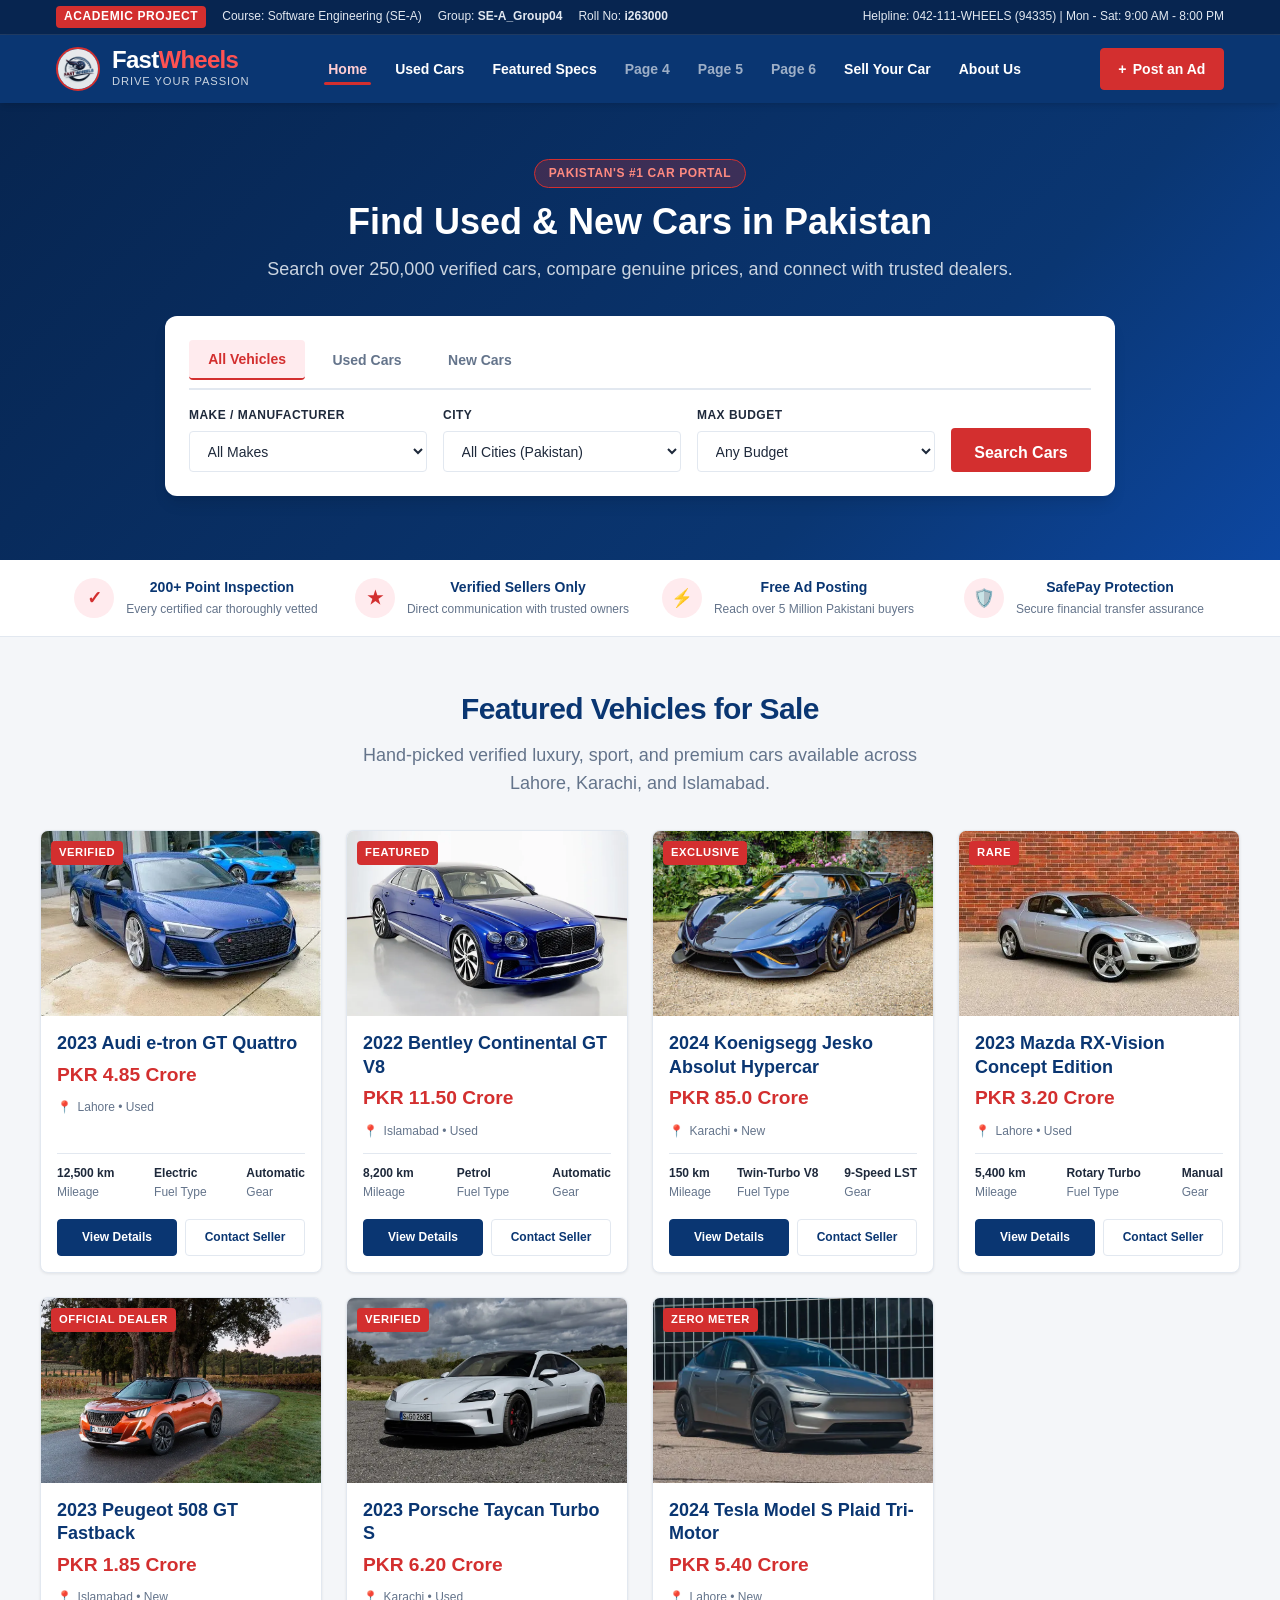
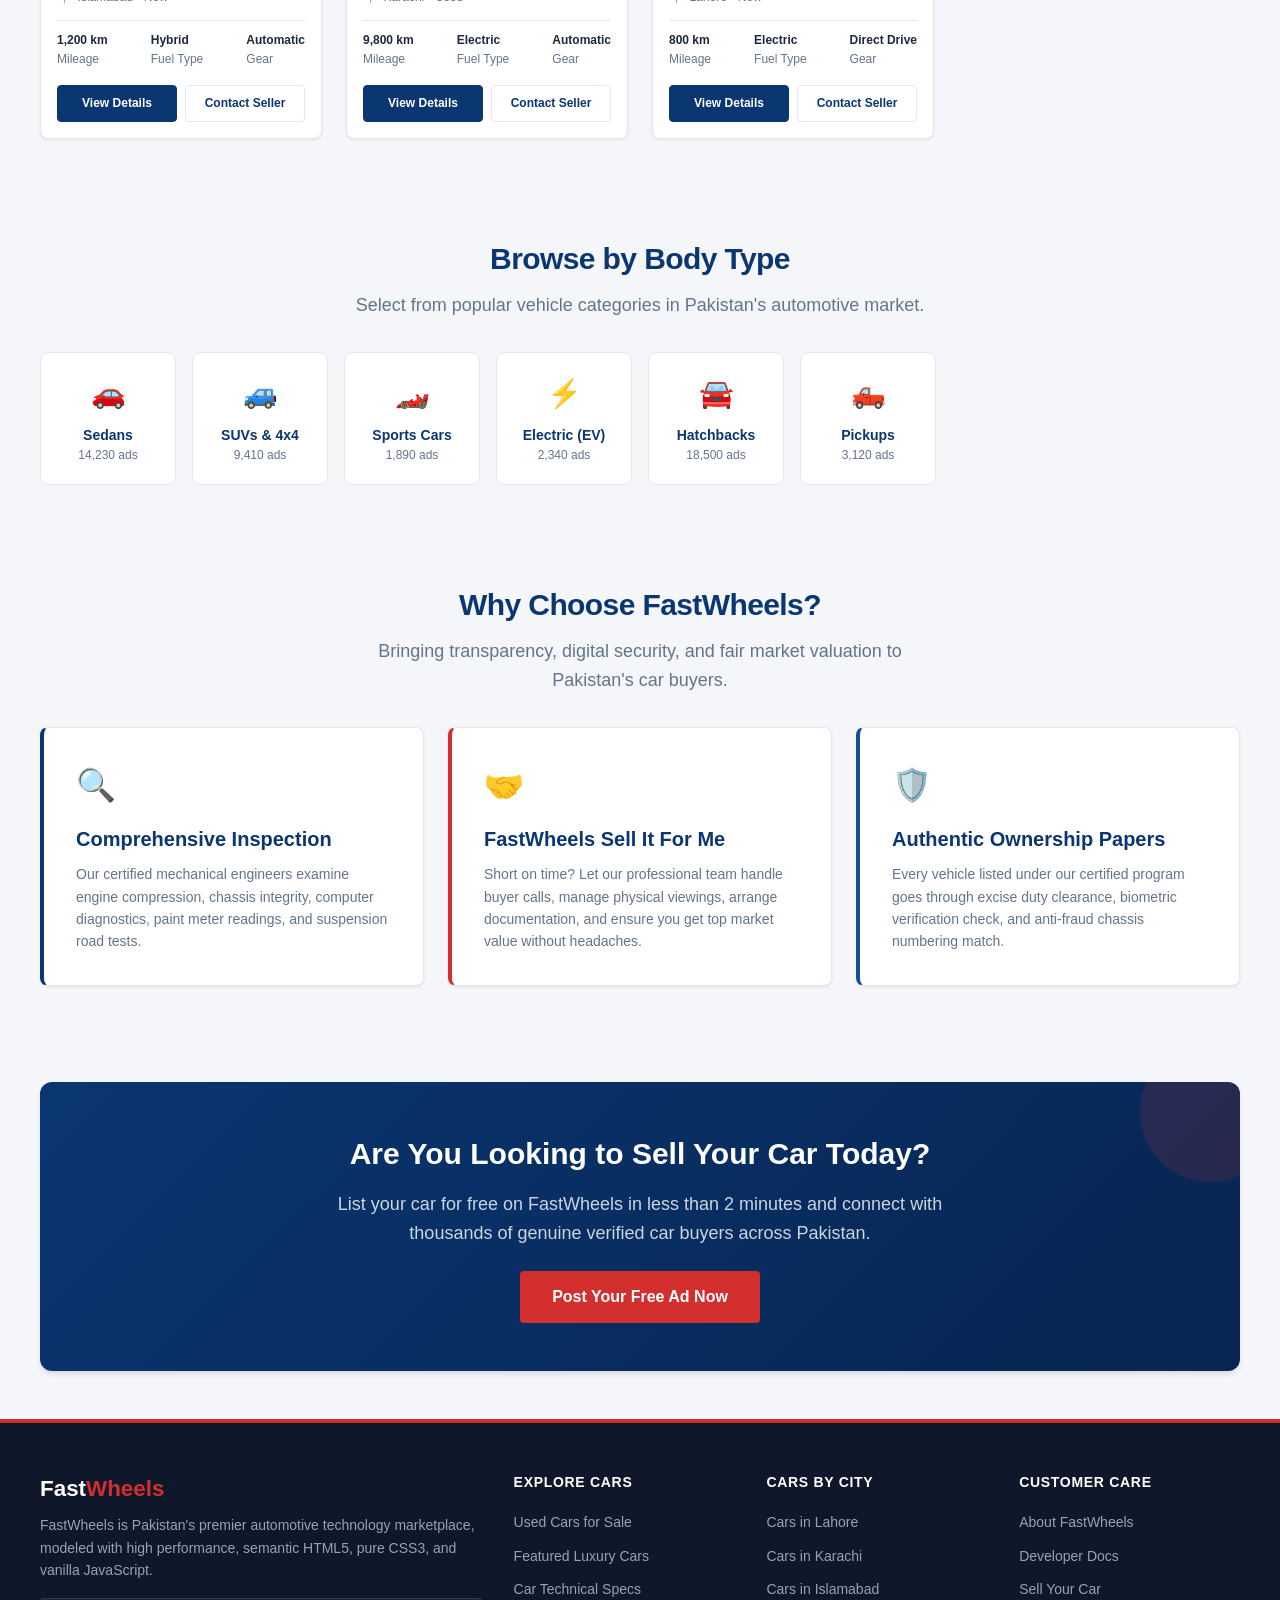
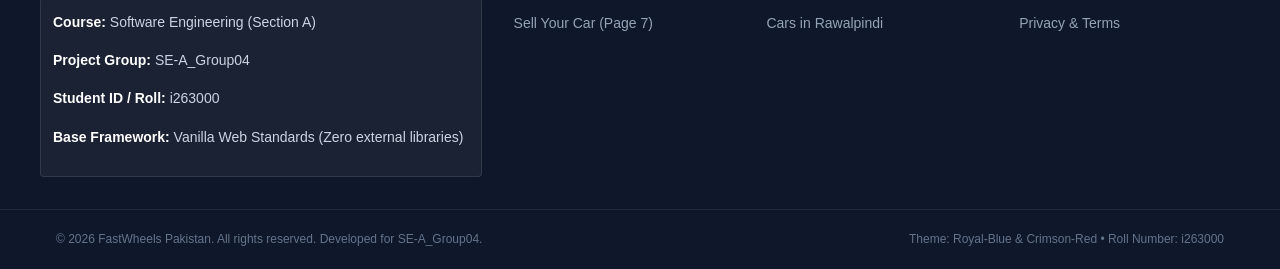
==== commit 2fb8fc8e: "Add Sell Your Car page" ====
--- a/index.html
+++ b/index.html
@@ -1,953 +1,455 @@
 <!DOCTYPE html>
 <html lang="en">
 <head>
-  <meta charset="UTF-8" />
-  <meta name="viewport" content="width=device-width, initial-scale=1.0" />
-  <title>Fastwheels - Sell Your Car</title>
-  
-  <!-- Tailwind CSS CDN for styling -->
-  <script src="https://cdn.tailwindcss.com"></script>
-  <script>
-    tailwind.config = {
-      theme: {
-        extend: {
-          colors: {
-            brandBlue: {
-              50: '#eff6ff',
-              100: '#dbeafe',
-              200: '#bfdbfe',
-              500: '#3b82f6',
-              600: '#2563eb',
-              700: '#1d4ed8',
-              800: '#1e40af',
-              900: '#1e3a8a',
-            },
-            brandRed: {
-              50: '#fef2f2',
-              100: '#fee2e2',
-              500: '#ef4444',
-              600: '#dc2626',
-              700: '#b91c1c',
-            }
-          }
-        }
-      }
-    }
-  </script>
-
-  <!-- Font Awesome Icons CDN -->
-  <link rel="stylesheet" href="https://cdnjs.cloudflare.com/ajax/libs/font-awesome/6.5.1/css/all.min.css" />
-  
-  <!-- Google Fonts: Plus Jakarta Sans -->
-  <link rel="preconnect" href="https://fonts.googleapis.com">
-  <link rel="preconnect" href="https://fonts.gstatic.com" crossorigin>
-  <link href="https://fonts.googleapis.com/css2?family=Plus+Jakarta+Sans:wght@400;500;600;700;800&display=swap" rel="stylesheet">
-
-  <!-- React 18 & Babel Standalone (Runs React directly in browser without build tools) -->
-  <script crossorigin src="https://unpkg.com/react@18/umd/react.development.js"></script>
-  <script crossorigin src="https://unpkg.com/react-dom@18/umd/react-dom.development.js"></script>
-  <script src="https://unpkg.com/@babel/standalone/babel.min.js"></script>
-
-  <style>
-    body {
-      font-family: 'Plus Jakarta Sans', sans-serif;
-    }
-    .custom-shadow {
-      box-shadow: 0 10px 25px -5px rgba(30, 58, 138, 0.08), 0 8px 10px -6px rgba(30, 58, 138, 0.04);
-    }
-  </style>
+  <meta charset="UTF-8">
+  <meta name="viewport" content="width=device-width, initial-scale=1.0">
+  <meta name="description" content="FastWheels - Pakistan's leading automotive portal for buying and selling new and used cars. Group SE-A_Group04.">
+  <meta name="keywords" content="FastWheels, PakWheels, used cars Pakistan, buy cars Lahore Karachi Islamabad, electric cars Pakistan">
+  <meta name="author" content="Group SE-A_Group04">
+  <title>FastWheels | Pakistan's Premier Automotive Marketplace</title>
+
+  <!-- Shared CSS Stylesheet -->
+  <link rel="stylesheet" href="css/styles.css">
+  <link rel="icon" type="image/jpeg" href="images/logo.jpeg">
 </head>
-<body class="bg-white text-slate-800 antialiased min-h-screen flex flex-col">
-
-  <div id="root"></div>
-
-  <!-- React Application Script -->
-  <script type="text/babel">
-    const { useState, useMemo } = React;
-
-    // Available car models mapped by make with catalog images
-    const CAR_DATA = {
-      Porsche: {
-        models: ["Taycan", "911 Carrera", "Panamera", "Cayenne", "Macan"],
-        image: "images/taycan.webp"
-      },
-      Audi: {
-        models: ["A4", "A6", "Q7", "e-tron GT", "R8"],
-        image: "images/audi.webp"
-      },
-      Tesla: {
-        models: ["Model 3", "Model Y", "Model S", "Model X", "Cybertruck"],
-        image: "images/tesla.webp"
-      },
-      Bentley: {
-        models: ["Continental GT", "Flying Spur", "Bentayga"],
-        image: "images/bentley.webp"
-      },
-      Mazda: {
-        models: ["Mazda 3", "Mazda 6", "CX-5", "CX-9", "MX-5 Miata"],
-        image: "images/mazda.webp"
-      },
-      Peugeot: {
-        models: ["208", "308", "2008", "3008", "5008"],
-        image: "images/peugeot.webp"
-      },
-      Koenigsegg: {
-        models: ["Jesko", "Gemera", "Regera", "Agera RS"],
-        image: "images/konisegg.webp"
-      },
-      Toyota: {
-        models: ["Corolla", "Camry", "Yaris", "Fortuner", "Land Cruiser", "Prado"],
-        image: "images/taycan.webp"
-      },
-      Honda: {
-        models: ["Civic", "City", "Accord", "CR-V", "BR-V"],
-        image: "images/audi.webp"
-      }
-    };
-
-    function App() {
-      // 3 Connected Tabs: 'sell' (Tab 1), 'valuation' (Tab 2), 'confirmation' (Tab 3)
-      const [activeTab, setActiveTab] = useState('sell');
-
-      // Form Data State
-      const [formData, setFormData] = useState({
-        make: "Porsche",
-        model: "Taycan",
-        variant: "Performance Battery Plus",
-        bodyType: "Sedan",
-        year: "2023",
-        mileage: "15,000 km",
-        price: "45000000",
-        isCertified: true,
-        sellerName: "FAST Student",
-        sellerPhone: "0300-1234567",
-        sellerCity: "Islamabad"
-      });
-
-      // Handle input change
-      const handleInputChange = (e) => {
-        const { name, value, type, checked } = e.target;
-        setFormData(prev => {
-          const updated = {
-            ...prev,
-            [name]: type === 'checkbox' ? checked : value
-          };
-          // Automatically update model if make changes
-          if (name === 'make' && CAR_DATA[value]) {
-            updated.model = CAR_DATA[value].models[0];
-          }
-          return updated;
-        });
-      };
-
-      // Form submission -> routes automatically to Tab 2 (Instant Valuation)
-      const handleFormSubmit = (e) => {
-        e.preventDefault();
-        setActiveTab('valuation');
-        window.scrollTo({ top: 0, behavior: 'smooth' });
-      };
-
-      // Selected car image
-      const selectedCarImage = CAR_DATA[formData.make]?.image || "images/taycan.webp";
-
-      return (
-        <div className="flex flex-col min-h-screen bg-white">
-          
-          {/* ================= 1. TOP NAVBAR ================= */}
-          <header className="bg-white border-b-2 border-brandBlue-100 sticky top-0 z-50 shadow-sm">
-            <div className="max-w-7xl mx-auto px-4 sm:px-6 lg:px-8">
-              <div className="flex items-center justify-between h-20">
-                
-                {/* Logo & Brand Name */}
-                <div 
-                  className="flex items-center space-x-3 cursor-pointer" 
-                  onClick={() => setActiveTab('sell')}>
-                  <img 
-                    src="images/logo.jpeg" 
-                    alt="Fastwheels Logo" 
-                    className="h-12 w-auto object-contain rounded-md border border-brandBlue-200 shadow-sm"
-                    onError={(e) => {
-                      e.target.style.display = 'none';
-                      const fallback = document.getElementById('brand-fallback-icon');
-                      if (fallback) fallback.style.display = 'inline-block';
-                    }}
-                  />
-                  <div id="brand-fallback-icon" className="hidden text-brandBlue-900 text-2xl font-bold">
-                    <i className="fa-solid fa-car-side text-brandRed-600 mr-1"></i>
-                  </div>
-                  <div>
-                    <span className="text-2xl font-extrabold tracking-tight text-brandBlue-900">
-                      FAST<span className="text-brandRed-600">WHEELS</span>
-                    </span>
-                    <span className="block text-[10px] uppercase tracking-widest text-brandBlue-600 font-semibold">
-                      Student Car Marketplace
-                    </span>
-                  </div>
-                </div>
-
-                {/* Navigation Links */}
-                <nav className="hidden md:flex space-x-8 text-sm font-semibold">
-                  <a 
-                    href="#home" 
-                    onClick={(e) => { e.preventDefault(); setActiveTab('sell'); }} 
-                    className={`transition-colors ${activeTab === 'sell' ? 'text-brandRed-600 font-bold' : 'text-brandBlue-900 hover:text-brandRed-600'}`}>
-                    Home
-                  </a>
-                  <a 
-                    href="#pricing" 
-                    onClick={(e) => { e.preventDefault(); setActiveTab('valuation'); }} 
-                    className={`transition-colors ${activeTab === 'valuation' ? 'text-brandRed-600 font-bold' : 'text-slate-600 hover:text-brandRed-600'}`}>
-                    Pricing
-                  </a>
-                  <a 
-                    href="#navigation" 
-                    onClick={(e) => { e.preventDefault(); setActiveTab('sell'); }} 
-                    className="text-slate-600 hover:text-brandRed-600 transition-colors">
-                    Navigation
-                  </a>
-                  <a 
-                    href="#blog" 
-                    onClick={(e) => { e.preventDefault(); }} 
-                    className="text-slate-600 hover:text-brandRed-600 transition-colors">
-                    Blog
-                  </a>
-                  <a 
-                    href="#contact" 
-                    onClick={(e) => { e.preventDefault(); setActiveTab('confirmation'); }} 
-                    className={`transition-colors ${activeTab === 'confirmation' ? 'text-brandRed-600 font-bold' : 'text-slate-600 hover:text-brandRed-600'}`}>
-                    Contact
-                  </a>
-                </nav>
-
-                {/* Navbar Icons (Search, User, Cart) & Red Action Button */}
-                <div className="flex items-center space-x-5">
-                  {/* Search Icon */}
-                  <button 
-                    type="button"
-                    title="Search Cars" 
-                    className="text-brandBlue-800 hover:text-brandRed-600 transition-colors p-2 text-lg">
-                    <i className="fa-solid fa-magnifying-glass"></i>
-                  </button>
-
-                  {/* User Account Icon */}
-                  <button 
-                    type="button"
-                    title="User Profile" 
-                    className="text-brandBlue-800 hover:text-brandRed-600 transition-colors p-2 text-lg">
-                    <i className="fa-regular fa-circle-user"></i>
-                  </button>
-
-                  {/* Cart Icon with badge */}
-                  <div className="relative">
-                    <button 
-                      type="button"
-                      title="Shopping Cart" 
-                      className="text-brandBlue-800 hover:text-brandRed-600 transition-colors p-2 text-lg">
-                      <i className="fa-solid fa-cart-shopping"></i>
-                    </button>
-                    <span className="absolute top-1 -right-1 bg-brandRed-600 text-white text-[10px] font-bold rounded-full h-4 w-4 flex items-center justify-center">
-                      1
-                    </span>
-                  </div>
-
-                  {/* Quick Sell CTA Button */}
-                  <button 
-                    type="button"
-                    onClick={() => { setActiveTab('sell'); document.getElementById('sell-form-section')?.scrollIntoView({ behavior: 'smooth' }); }}
-                    className="hidden sm:inline-flex items-center space-x-2 bg-brandRed-600 hover:bg-brandRed-700 active:scale-95 text-white px-4 py-2 rounded-lg font-bold text-sm shadow hover:shadow-md transition-all">
-                    <i className="fa-solid fa-plus text-xs"></i>
-                    <span>Sell Car</span>
-                  </button>
-                </div>
-
-              </div>
-            </div>
-          </header>
-
-          {/* ================= 3 CONNECTED TABS NAVIGATION BAR ================= */}
-          <div className="bg-brandBlue-50 border-b border-brandBlue-200">
-            <div className="max-w-7xl mx-auto px-4 sm:px-6 lg:px-8">
-              <div className="flex justify-center sm:justify-start space-x-2 sm:space-x-8 overflow-x-auto py-3">
-                
-                {/* Tab 1 */}
-                <button 
-                  type="button"
-                  onClick={() => setActiveTab('sell')}
-                  className={`flex items-center space-x-2 px-4 py-2 text-sm rounded-lg font-bold transition-all ${
-                    activeTab === 'sell'
-                      ? 'bg-brandBlue-900 text-white shadow'
-                      : 'text-brandBlue-900 hover:bg-white hover:text-brandRed-600'
-                  }`}>
-                  <span className="h-6 w-6 rounded-full bg-white/20 flex items-center justify-center text-xs">1</span>
-                  <span>1. Sell Your Car</span>
-                </button>
-
-                {/* Tab 2 */}
-                <button 
-                  type="button"
-                  onClick={() => setActiveTab('valuation')}
-                  className={`flex items-center space-x-2 px-4 py-2 text-sm rounded-lg font-bold transition-all ${
-                    activeTab === 'valuation'
-                      ? 'bg-brandBlue-900 text-white shadow'
-                      : 'text-brandBlue-900 hover:bg-white hover:text-brandRed-600'
-                  }`}>
-                  <span className="h-6 w-6 rounded-full bg-white/20 flex items-center justify-center text-xs">2</span>
-                  <span>2. Instant Valuation</span>
-                  <span className="bg-brandRed-600 text-white text-[10px] px-2 py-0.5 rounded-full font-normal">Active</span>
-                </button>
-
-                {/* Tab 3 */}
-                <button 
-                  type="button"
-                  onClick={() => setActiveTab('confirmation')}
-                  className={`flex items-center space-x-2 px-4 py-2 text-sm rounded-lg font-bold transition-all ${
-                    activeTab === 'confirmation'
-                      ? 'bg-brandBlue-900 text-white shadow'
-                      : 'text-brandBlue-900 hover:bg-white hover:text-brandRed-600'
-                  }`}>
-                  <span className="h-6 w-6 rounded-full bg-white/20 flex items-center justify-center text-xs">3</span>
-                  <span>3. Finalize & Listing</span>
-                </button>
-
-              </div>
-            </div>
-          </div>
-
-          {/* ================= TAB 1: SELL YOUR CAR ================= */}
-          {activeTab === 'sell' && (
-            <main className="flex-grow">
-              
-              {/* Hero Banner Section */}
-              <section className="relative bg-gradient-to-r from-brandBlue-900 via-blue-900 to-brandBlue-800 text-white py-14 px-4 sm:px-6 lg:px-8 border-b-4 border-brandRed-600 overflow-hidden">
-                <div className="max-w-7xl mx-auto grid grid-cols-1 lg:grid-cols-12 gap-8 items-center">
-                  
-                  {/* Hero Left Content */}
-                  <div className="lg:col-span-7 space-y-5">
-                    <div className="inline-flex items-center space-x-2 bg-brandRed-600/30 border border-brandRed-500 text-red-100 text-xs font-bold px-3 py-1 rounded-full uppercase tracking-wider">
-                      <i className="fa-solid fa-bolt text-brandRed-500"></i>
-                      <span>Fast & Verified Car Selling</span>
-                    </div>
-
-                    <h1 className="text-4xl sm:text-5xl font-black tracking-tight leading-tight">
-                      Start Selling <br className="hidden sm:inline" />
-                      <span className="text-transparent bg-clip-text bg-gradient-to-r from-red-400 to-rose-200">Your Car</span>
-                    </h1>
-
-                    <p className="text-blue-100 text-base sm:text-lg max-w-xl">
-                      Sell your automobile with FASTWHEELS. Fill out the vehicle specifications below to receive an <strong className="text-white">Instant Valuation</strong> and connect directly with verified buyers.
-                    </p>
-
-                    <div className="pt-2 flex flex-wrap gap-4">
-                      {/* Red Button "Start Your Car" */}
-                      <button 
-                        type="button"
-                        onClick={() => document.getElementById('sell-form-section')?.scrollIntoView({ behavior: 'smooth' })}
-                        className="bg-brandRed-600 hover:bg-brandRed-700 active:scale-95 text-white font-bold text-base px-8 py-3.5 rounded-xl shadow-lg shadow-red-900/40 border-2 border-red-500 transition-all flex items-center space-x-3">
-                        <i className="fa-solid fa-key"></i>
-                        <span>Start Your Car</span>
-                      </button>
-
-                      <button 
-                        type="button"
-                        onClick={() => setActiveTab('valuation')}
-                        className="bg-white/10 hover:bg-white/20 text-white font-semibold text-base px-6 py-3.5 rounded-xl border border-white/20 transition-all flex items-center space-x-2">
-                        <i className="fa-solid fa-chart-line text-blue-300"></i>
-                        <span>Preview Instant Valuation</span>
-                      </button>
-                    </div>
-
-                    {/* Trust badges */}
-                    <div className="pt-4 grid grid-cols-3 gap-4 border-t border-blue-800/80 text-blue-200 text-xs">
-                      <div><i className="fa-solid fa-shield-halved text-brandRed-500 mr-1.5"></i>100% Free Listing</div>
-                      <div><i className="fa-solid fa-certificate text-brandRed-500 mr-1.5"></i>FAST Certified</div>
-                      <div><i className="fa-solid fa-handshake text-brandRed-500 mr-1.5"></i>Direct Dealings</div>
-                    </div>
-                  </div>
-
-                  {/* Hero Right Visual: Selected Car */}
-                  <div className="lg:col-span-5 relative">
-                    <div className="bg-white/5 backdrop-blur-md p-4 rounded-2xl border border-white/10 shadow-2xl">
-                      <div className="relative h-64 sm:h-72 w-full overflow-hidden rounded-xl bg-slate-900/40 flex items-center justify-center">
-                        <img 
-                          src={selectedCarImage} 
-                          alt="Featured Car Preview" 
-                          className="object-contain h-full w-full hover:scale-105 transition-transform duration-500"
-                        />
-                        <div className="absolute top-3 left-3 bg-brandBlue-900/90 text-white text-xs font-bold px-3 py-1 rounded-full border border-blue-400">
-                          {formData.make} {formData.model}
-                        </div>
-                        <div className="absolute bottom-3 right-3 bg-brandRed-600 text-white text-xs font-extrabold px-3 py-1 rounded-full shadow">
-                          Est. PKR {Number(formData.price || 0).toLocaleString()}
-                        </div>
-                      </div>
-                      <div className="mt-3 flex items-center justify-between text-xs text-blue-200 px-1">
-                        <span><i className="fa-solid fa-calendar mr-1"></i>Year: {formData.year}</span>
-                        <span><i className="fa-solid fa-gauge mr-1"></i>{formData.mileage}</span>
-                        <span><i className="fa-solid fa-car-side mr-1"></i>{formData.bodyType}</span>
-                      </div>
-                    </div>
-                  </div>
-
-                </div>
-              </section>
-
-              {/* 2-Column Form Section */}
-              <section id="sell-form-section" className="max-w-5xl mx-auto px-4 sm:px-6 lg:px-8 py-12">
-                
-                {/* Section Header */}
-                <div className="text-center mb-8">
-                  <h2 className="text-3xl font-extrabold text-brandBlue-900 tracking-tight">
-                    Vehicle Specifications & Details
-                  </h2>
-                  <p className="text-slate-600 text-sm mt-2">
-                    Enter the car particulars below to calculate accurate market rates and submit to Instant Valuation.
-                  </p>
-                  <div className="w-16 h-1 bg-brandRed-600 mx-auto mt-3 rounded-full"></div>
-                </div>
-
-                {/* Form Card with Blue Borders and Clean White Background */}
-                <div className="bg-white rounded-2xl border-2 border-brandBlue-200 custom-shadow p-6 sm:p-10">
-                  <form onSubmit={handleFormSubmit} className="space-y-6">
-                    
-                    {/* 2-Column Grid */}
-                    <div className="grid grid-cols-1 md:grid-cols-2 gap-6">
-
-                      {/* 1. Make Dropdown */}
-                      <div>
-                        <label className="block text-xs font-bold uppercase tracking-wider text-brandBlue-900 mb-2">
-                          <i className="fa-solid fa-industry mr-1.5 text-brandRed-600"></i> Make
-                        </label>
-                        <select 
-                          name="make"
-                          value={formData.make}
-                          onChange={handleInputChange}
-                          required
-                          className="w-full bg-white border-2 border-brandBlue-200 text-slate-800 rounded-xl px-4 py-3 text-sm focus:outline-none focus:border-brandBlue-700 focus:ring-1 focus:ring-brandBlue-700 transition">
-                          {Object.keys(CAR_DATA).map(m => (
-                            <option key={m} value={m}>{m}</option>
-                          ))}
-                        </select>
-                      </div>
-
-                      {/* 2. Model Dropdown */}
-                      <div>
-                        <label className="block text-xs font-bold uppercase tracking-wider text-brandBlue-900 mb-2">
-                          <i className="fa-solid fa-car mr-1.5 text-brandRed-600"></i> Model
-                        </label>
-                        <select 
-                          name="model"
-                          value={formData.model}
-                          onChange={handleInputChange}
-                          required
-                          className="w-full bg-white border-2 border-brandBlue-200 text-slate-800 rounded-xl px-4 py-3 text-sm focus:outline-none focus:border-brandBlue-700 focus:ring-1 focus:ring-brandBlue-700 transition">
-                          {(CAR_DATA[formData.make]?.models || ["Standard Model"]).map(mod => (
-                            <option key={mod} value={mod}>{mod}</option>
-                          ))}
-                        </select>
-                      </div>
-
-                      {/* 3. Variant Dropdown */}
-                      <div>
-                        <label className="block text-xs font-bold uppercase tracking-wider text-brandBlue-900 mb-2">
-                          <i className="fa-solid fa-layer-group mr-1.5 text-brandRed-600"></i> Variant
-                        </label>
-                        <select 
-                          name="variant"
-                          value={formData.variant}
-                          onChange={handleInputChange}
-                          className="w-full bg-white border-2 border-brandBlue-200 text-slate-800 rounded-xl px-4 py-3 text-sm focus:outline-none focus:border-brandBlue-700 focus:ring-1 focus:ring-brandBlue-700 transition">
-                          <option value="Standard / Base Edition">Standard / Base Edition</option>
-                          <option value="Performance Battery Plus">Performance Battery Plus</option>
-                          <option value="Sport Edition (AWD)">Sport Edition (AWD)</option>
-                          <option value="Hybrid Synergy Drive">Hybrid Synergy Drive</option>
-                          <option value="Turbocharged V6">Turbocharged V6</option>
-                          <option value="Luxury Trim Package">Luxury Trim Package</option>
-                        </select>
-                      </div>
-
-                      {/* 4. Body Type Dropdown */}
-                      <div>
-                        <label className="block text-xs font-bold uppercase tracking-wider text-brandBlue-900 mb-2">
-                          <i className="fa-solid fa-truck-pickup mr-1.5 text-brandRed-600"></i> Body Type
-                        </label>
-                        <select 
-                          name="bodyType"
-                          value={formData.bodyType}
-                          onChange={handleInputChange}
-                          className="w-full bg-white border-2 border-brandBlue-200 text-slate-800 rounded-xl px-4 py-3 text-sm focus:outline-none focus:border-brandBlue-700 focus:ring-1 focus:ring-brandBlue-700 transition">
-                          <option value="Sedan">Sedan</option>
-                          <option value="SUV">SUV (Sport Utility)</option>
-                          <option value="Coupe">Coupe</option>
-                          <option value="Hatchback">Hatchback</option>
-                          <option value="Crossover">Crossover</option>
-                          <option value="Supercar / Hypercar">Supercar / Hypercar</option>
-                        </select>
-                      </div>
-
-                      {/* 5. Year Dropdown */}
-                      <div>
-                        <label className="block text-xs font-bold uppercase tracking-wider text-brandBlue-900 mb-2">
-                          <i className="fa-solid fa-calendar-days mr-1.5 text-brandRed-600"></i> Year
-                        </label>
-                        <select 
-                          name="year"
-                          value={formData.year}
-                          onChange={handleInputChange}
-                          className="w-full bg-white border-2 border-brandBlue-200 text-slate-800 rounded-xl px-4 py-3 text-sm focus:outline-none focus:border-brandBlue-700 focus:ring-1 focus:ring-brandBlue-700 transition">
-                          <option value="2025">2025 (Latest)</option>
-                          <option value="2024">2024</option>
-                          <option value="2023">2023</option>
-                          <option value="2022">2022</option>
-                          <option value="2021">2021</option>
-                          <option value="2020">2020</option>
-                          <option value="2019">2019</option>
-                          <option value="2018">2018</option>
-                          <option value="2017">2017</option>
-                          <option value="2015">2015 & Older</option>
-                        </select>
-                      </div>
-
-                      {/* 6. Mileage Dropdown */}
-                      <div>
-                        <label className="block text-xs font-bold uppercase tracking-wider text-brandBlue-900 mb-2">
-                          <i className="fa-solid fa-tachometer-alt mr-1.5 text-brandRed-600"></i> Mileage
-                        </label>
-                        <select 
-                          name="mileage"
-                          value={formData.mileage}
-                          onChange={handleInputChange}
-                          className="w-full bg-white border-2 border-brandBlue-200 text-slate-800 rounded-xl px-4 py-3 text-sm focus:outline-none focus:border-brandBlue-700 focus:ring-1 focus:ring-brandBlue-700 transition">
-                          <option value="0 - 5,000 km (Brand New)">0 - 5,000 km (Brand New)</option>
-                          <option value="15,000 km">10,000 - 25,000 km</option>
-                          <option value="35,000 km">25,000 - 50,000 km</option>
-                          <option value="65,000 km">50,000 - 80,000 km</option>
-                          <option value="100,000+ km">80,000 - 120,000+ km</option>
-                        </select>
-                      </div>
-
-                      {/* 7. Price Dropdown */}
-                      <div>
-                        <label className="block text-xs font-bold uppercase tracking-wider text-brandBlue-900 mb-2">
-                          <i className="fa-solid fa-money-bill-wave mr-1.5 text-brandRed-600"></i> Expected Asking Price (PKR)
-                        </label>
-                        <select 
-                          name="price"
-                          value={formData.price}
-                          onChange={handleInputChange}
-                          className="w-full bg-white border-2 border-brandBlue-200 text-slate-800 rounded-xl px-4 py-3 text-sm focus:outline-none focus:border-brandBlue-700 focus:ring-1 focus:ring-brandBlue-700 transition">
-                          <option value="2500000">PKR 2,500,000 (25 Lakhs)</option>
-                          <option value="4500000">PKR 4,500,000 (45 Lakhs)</option>
-                          <option value="7500000">PKR 7,500,000 (75 Lakhs)</option>
-                          <option value="12000000">PKR 12,000,000 (1.2 Crore)</option>
-                          <option value="25000000">PKR 25,000,000 (2.5 Crore)</option>
-                          <option value="45000000">PKR 45,000,000 (4.5 Crore)</option>
-                          <option value="85000000">PKR 85,000,000 (8.5 Crore)</option>
-                        </select>
-                      </div>
-
-                      {/* 8. "Certified" Checkbox */}
-                      <div className="flex items-center">
-                        <label className="relative flex items-center p-4 bg-brandBlue-50/70 border-2 border-brandBlue-200 rounded-xl cursor-pointer hover:border-brandBlue-500 w-full transition">
-                          <input 
-                            type="checkbox"
-                            name="isCertified"
-                            checked={formData.isCertified}
-                            onChange={handleInputChange}
-                            className="h-5 w-5 rounded border-brandBlue-300 text-brandRed-600 focus:ring-brandRed-500 cursor-pointer"
-                          />
-                          <div className="ml-3">
-                            <span className="text-sm font-bold text-brandBlue-900 block">
-                              FAST Certified Inspection
-                            </span>
-                            <span className="text-xs text-slate-500 block">
-                              Get our 200+ point inspection seal to boost buyer trust and resale value.
-                            </span>
-                          </div>
-                        </label>
-                      </div>
-
-                    </div>
-
-                    {/* Submit Button -> Navigates to Instant Valuation */}
-                    <div className="pt-6 border-t-2 border-brandBlue-100 flex flex-col sm:flex-row items-center justify-between gap-4">
-                      <div className="text-xs text-slate-500 flex items-center">
-                        <i className="fa-solid fa-circle-check text-green-600 mr-2 text-base"></i>
-                        <span>Specifications directly feed Tab 2: Instant Valuation</span>
-                      </div>
-
-                      <button 
-                        type="submit"
-                        className="w-full sm:w-auto bg-brandRed-600 hover:bg-brandRed-700 active:scale-95 text-white font-extrabold text-base px-10 py-4 rounded-xl shadow-lg shadow-red-600/30 transition-all flex items-center justify-center space-x-3">
-                        <span>Get Instant Valuation</span>
-                        <i className="fa-solid fa-arrow-right"></i>
-                      </button>
-                    </div>
-
-                  </form>
-                </div>
-
-              </section>
-
-              {/* Showcase Cards (Images from local images directory) */}
-              <section className="max-w-7xl mx-auto px-4 sm:px-6 lg:px-8 py-8 mb-6">
-                <div className="flex items-center justify-between mb-6">
-                  <div>
-                    <h3 className="text-2xl font-bold text-brandBlue-900">Featured Fastwheels Garage</h3>
-                    <p className="text-xs text-slate-500">Live listings verified with our certified inspection</p>
-                  </div>
-                  <span className="text-brandBlue-700 font-bold text-xs uppercase tracking-wider">Student Verified</span>
-                </div>
-
-                <div className="grid grid-cols-2 sm:grid-cols-3 lg:grid-cols-4 gap-4">
-                  {[
-                    { name: "Porsche Taycan", price: "PKR 45M", img: "images/taycan.webp", tag: "Certified" },
-                    { name: "Audi Sport", price: "PKR 18.5M", img: "images/audi.webp", tag: "Inspected" },
-                    { name: "Tesla Model 3", price: "PKR 22M", img: "images/tesla.webp", tag: "Electric" },
-                    { name: "Bentley GT", price: "PKR 65M", img: "images/bentley.webp", tag: "Luxury" }
-                  ].map((car, idx) => (
-                    <div key={idx} className="bg-white border-2 border-brandBlue-100 rounded-xl overflow-hidden shadow-sm hover:shadow-md hover:border-brandBlue-500 transition">
-                      <div className="h-32 bg-slate-50 flex items-center justify-center p-2">
-                        <img src={car.img} alt={car.name} className="h-full object-contain" />
-                      </div>
-                      <div className="p-3 border-t border-brandBlue-100">
-                        <div className="flex justify-between items-center">
-                          <span className="text-xs font-bold text-brandBlue-900 truncate">{car.name}</span>
-                          <span className="bg-red-100 text-brandRed-700 text-[10px] font-bold px-1.5 py-0.5 rounded">{car.tag}</span>
-                        </div>
-                        <p className="text-sm font-black text-brandRed-600 mt-1">{car.price}</p>
-                      </div>
-                    </div>
-                  ))}
-                </div>
-              </section>
-
-            </main>
-          )}
-
-          {/* ================= TAB 2: INSTANT VALUATION ================= */}
-          {activeTab === 'valuation' && (
-            <main className="flex-grow max-w-6xl mx-auto px-4 sm:px-6 lg:px-8 py-10 w-full">
-              
-              <div className="bg-brandBlue-900 text-white rounded-2xl p-6 sm:p-8 mb-8 border-b-4 border-brandRed-600 shadow-xl">
-                <div className="flex flex-col md:flex-row md:items-center md:justify-between gap-4">
-                  <div>
-                    <span className="bg-brandRed-600 text-white text-xs font-bold px-3 py-1 rounded-full uppercase tracking-wider">
-                      Automated Valuation Model (AVM)
-                    </span>
-                    <h2 className="text-3xl font-black mt-2">
-                      Instant Valuation Result
-                    </h2>
-                    <p className="text-blue-200 text-sm mt-1">
-                      Calculated for <strong className="text-white">{formData.year} {formData.make} {formData.model} ({formData.variant})</strong>
-                    </p>
-                  </div>
-
-                  <div className="bg-white/10 border border-white/20 p-4 rounded-xl text-center md:text-right">
-                    <span className="text-xs uppercase text-blue-200 font-bold block">Estimated Fair Market Value</span>
-                    <span className="text-2xl sm:text-3xl font-black text-brandRed-500">
-                      PKR {(Number(formData.price || 45000000) * 0.98).toLocaleString(undefined, { maximumFractionDigits: 0 })}
-                    </span>
-                  </div>
-                </div>
-              </div>
-
-              {/* Valuation Breakdown Cards */}
-              <div className="grid grid-cols-1 lg:grid-cols-3 gap-6 mb-8">
-                
-                {/* 1. Valuation Meter */}
-                <div className="bg-white p-6 rounded-2xl border-2 border-brandBlue-200 custom-shadow">
-                  <div className="flex items-center space-x-3 mb-4">
-                    <div className="h-10 w-10 rounded-full bg-brandBlue-100 flex items-center justify-center text-brandBlue-900 font-bold">
-                      <i className="fa-solid fa-scale-balanced"></i>
-                    </div>
-                    <div>
-                      <h4 className="font-bold text-brandBlue-900 text-base">Estimated Price Range</h4>
-                      <p className="text-xs text-slate-500">Based on recent sales</p>
-                    </div>
-                  </div>
-
-                  <div className="space-y-3">
-                    <div className="flex justify-between text-xs font-semibold">
-                      <span className="text-slate-500">Minimum:</span>
-                      <span className="text-slate-800">PKR {(Number(formData.price) * 0.92).toLocaleString(undefined, { maximumFractionDigits: 0 })}</span>
-                    </div>
-                    <div className="w-full bg-slate-100 h-3 rounded-full overflow-hidden flex">
-                      <div className="bg-yellow-400 h-full w-[25%]"></div>
-                      <div className="bg-green-500 h-full w-[55%]"></div>
-                      <div className="bg-brandRed-600 h-full w-[20%]"></div>
-                    </div>
-                    <div className="flex justify-between text-xs font-semibold">
-                      <span className="text-slate-500">Maximum:</span>
-                      <span className="text-brandRed-600 font-bold">PKR {(Number(formData.price) * 1.05).toLocaleString(undefined, { maximumFractionDigits: 0 })}</span>
-                    </div>
-                  </div>
-
-                  <div className="mt-4 p-3 bg-green-50 border border-green-200 rounded-lg text-xs text-green-800 flex items-center">
-                    <i className="fa-solid fa-circle-check text-green-600 mr-2"></i>
-                    <span>Your asking price is within fair market territory!</span>
-                  </div>
-                </div>
-
-                {/* 2. Market Demand & Velocity */}
-                <div className="bg-white p-6 rounded-2xl border-2 border-brandBlue-200 custom-shadow">
-                  <div className="flex items-center space-x-3 mb-4">
-                    <div className="h-10 w-10 rounded-full bg-red-100 flex items-center justify-center text-brandRed-600 font-bold">
-                      <i className="fa-solid fa-fire-flame-curved"></i>
-                    </div>
-                    <div>
-                      <h4 className="font-bold text-brandBlue-900 text-base">Buyer Demand</h4>
-                      <p className="text-xs text-slate-500">Fastwheels Active Leads</p>
-                    </div>
-                  </div>
-
-                  <div className="flex items-center justify-between mb-2">
-                    <span className="text-sm font-bold text-slate-700">Market Velocity</span>
-                    <span className="text-sm font-extrabold text-brandRed-600">HIGH DEMAND (88%)</span>
-                  </div>
-                  <div className="w-full bg-slate-100 h-3 rounded-full overflow-hidden">
-                    <div className="bg-brandRed-600 h-full rounded-full" style={{ width: '88%' }}></div>
-                  </div>
-
-                  <div className="mt-4 grid grid-cols-2 gap-2 text-center text-xs">
-                    <div className="bg-brandBlue-50 p-2 rounded-lg border border-brandBlue-100">
-                      <span className="block text-slate-500">Est. Days to Sell</span>
-                      <strong className="text-brandBlue-900 text-sm">7 - 12 Days</strong>
-                    </div>
-                    <div className="bg-brandBlue-50 p-2 rounded-lg border border-brandBlue-100">
-                      <span className="block text-slate-500">Active Buyers</span>
-                      <strong className="text-brandBlue-900 text-sm">34 Looking</strong>
-                    </div>
-                  </div>
-                </div>
-
-                {/* 3. Certification Impact */}
-                <div className="bg-white p-6 rounded-2xl border-2 border-brandBlue-200 custom-shadow">
-                  <div className="flex items-center space-x-3 mb-4">
-                    <div className="h-10 w-10 rounded-full bg-brandBlue-100 flex items-center justify-center text-brandBlue-900 font-bold">
-                      <i className="fa-solid fa-award"></i>
-                    </div>
-                    <div>
-                      <h4 className="font-bold text-brandBlue-900 text-base">Certified Inspection</h4>
-                      <p className="text-xs text-slate-500">Trust & Quality Seal</p>
-                    </div>
-                  </div>
-
-                  {formData.isCertified ? (
-                    <div className="space-y-3">
-                      <div className="p-3 bg-blue-50 border border-brandBlue-200 rounded-lg text-xs text-brandBlue-900">
-                        <strong className="block font-bold mb-1 text-sm text-brandBlue-900">
-                          <i className="fa-solid fa-shield-check text-green-600 mr-1.5"></i> Certified Status Active
-                        </strong>
-                        Cars with the FAST Certified inspection badge sell <strong>40% faster</strong> with fewer price negotiations.
-                      </div>
-                      <span className="text-xs text-green-700 font-bold block text-center">
-                        + PKR 150,000 value premium added
-                      </span>
-                    </div>
-                  ) : (
-                    <div className="space-y-3">
-                      <div className="p-3 bg-yellow-50 border border-yellow-200 rounded-lg text-xs text-yellow-800">
-                        <strong className="block font-bold mb-1">Standard Listing</strong>
-                        Check the "Certified" box in Tab 1 if you wish to unlock our 200+ point verified report.
-                      </div>
-                    </div>
-                  )}
-                </div>
-
-              </div>
-
-              {/* Navigation Actions for Valuation */}
-              <div className="bg-white border-2 border-brandBlue-200 rounded-2xl p-6 custom-shadow flex flex-col sm:flex-row items-center justify-between gap-4">
-                <button 
-                  type="button"
-                  onClick={() => setActiveTab('sell')}
-                  className="w-full sm:w-auto px-6 py-3 rounded-xl border-2 border-brandBlue-200 text-brandBlue-900 font-bold text-sm hover:bg-brandBlue-50 transition">
-                  <i className="fa-solid fa-arrow-left mr-2"></i> Edit Car Specs (Tab 1)
-                </button>
-
-                <button 
-                  type="button"
-                  onClick={() => setActiveTab('confirmation')}
-                  className="w-full sm:w-auto bg-brandRed-600 hover:bg-brandRed-700 active:scale-95 text-white font-extrabold text-sm px-8 py-3.5 rounded-xl shadow-lg shadow-red-600/30 transition flex items-center justify-center space-x-2">
-                  <span>Proceed to Tab 3 (Confirm Listing)</span>
-                  <i className="fa-solid fa-arrow-right"></i>
-                </button>
-              </div>
-
-            </main>
-          )}
-
-          {/* ================= TAB 3: LISTING CONFIRMATION ================= */}
-          {activeTab === 'confirmation' && (
-            <main className="flex-grow max-w-5xl mx-auto px-4 sm:px-6 lg:px-8 py-10 w-full">
-              
-              {/* Badge & Title */}
-              <div className="text-center mb-8">
-                <div className="inline-flex h-16 w-16 bg-red-100 text-brandRed-600 rounded-full items-center justify-center text-3xl mb-3 shadow">
-                  <i className="fa-solid fa-check"></i>
-                </div>
-                <h2 className="text-3xl font-extrabold text-brandBlue-900">
-                  Confirm & Publish Your Car
-                </h2>
-                <p className="text-slate-600 text-sm mt-1">
-                  Review your specifications and seller details before going live on Fastwheels.
-                </p>
-                <div className="w-16 h-1 bg-brandRed-600 mx-auto mt-3 rounded-full"></div>
-              </div>
-
-              {/* Review Card */}
-              <div className="bg-white border-2 border-brandBlue-200 rounded-2xl overflow-hidden custom-shadow mb-8">
-                <div className="bg-brandBlue-900 text-white p-5 flex justify-between items-center">
-                  <div>
-                    <span className="text-xs uppercase tracking-widest text-blue-200 font-bold">Listing Summary</span>
-                    <h3 className="text-xl font-bold">{formData.year} {formData.make} {formData.model}</h3>
-                  </div>
-                  <span className="bg-brandRed-600 text-white text-xs font-bold px-3 py-1 rounded-full">
-                    PKR {Number(formData.price).toLocaleString()}
-                  </span>
-                </div>
-
-                <div className="p-6 sm:p-8 grid grid-cols-1 md:grid-cols-12 gap-8 items-center">
-                  
-                  {/* Car Image Preview */}
-                  <div className="md:col-span-5 bg-slate-50 border-2 border-brandBlue-100 rounded-xl p-3 flex flex-col items-center">
-                    <img 
-                      src={selectedCarImage} 
-                      alt={formData.model} 
-                      className="h-44 object-contain rounded-lg"
-                    />
-                    <div className="mt-2 flex items-center space-x-2 text-xs text-brandBlue-900 font-bold">
-                      <i className="fa-solid fa-camera text-brandRed-600"></i>
-                      <span>Fastwheels Verified Catalog Photo</span>
-                    </div>
-                  </div>
-
-                  {/* Summary Spec Grid */}
-                  <div className="md:col-span-7">
-                    <div className="grid grid-cols-2 gap-4 text-xs sm:text-sm">
-                      <div className="p-3 bg-brandBlue-50/60 rounded-xl border border-brandBlue-100">
-                        <span className="text-slate-500 block">Make & Model</span>
-                        <strong className="text-brandBlue-900 font-bold">{formData.make} {formData.model}</strong>
-                      </div>
-                      <div className="p-3 bg-brandBlue-50/60 rounded-xl border border-brandBlue-100">
-                        <span className="text-slate-500 block">Variant</span>
-                        <strong className="text-brandBlue-900 font-bold">{formData.variant}</strong>
-                      </div>
-                      <div className="p-3 bg-brandBlue-50/60 rounded-xl border border-brandBlue-100">
-                        <span className="text-slate-500 block">Body Type</span>
-                        <strong className="text-brandBlue-900 font-bold">{formData.bodyType}</strong>
-                      </div>
-                      <div className="p-3 bg-brandBlue-50/60 rounded-xl border border-brandBlue-100">
-                        <span className="text-slate-500 block">Year / Mileage</span>
-                        <strong className="text-brandBlue-900 font-bold">{formData.year} • {formData.mileage}</strong>
-                      </div>
-                      <div className="p-3 bg-brandBlue-50/60 rounded-xl border border-brandBlue-100">
-                        <span className="text-slate-500 block">Inspection Seal</span>
-                        <strong className="text-green-700 font-bold">
-                          {formData.isCertified ? '✓ Certified Inspected' : 'Standard'}
-                        </strong>
-                      </div>
-                      <div className="p-3 bg-brandBlue-50/60 rounded-xl border border-brandBlue-100">
-                        <span className="text-slate-500 block">Asking Price</span>
-                        <strong className="text-brandRed-600 font-extrabold">PKR {Number(formData.price).toLocaleString()}</strong>
-                      </div>
-                    </div>
-                  </div>
-
-                </div>
-
-                {/* Seller Contact Info Inputs */}
-                <div className="p-6 bg-slate-50 border-t-2 border-brandBlue-100">
-                  <h4 className="text-sm font-bold text-brandBlue-900 uppercase tracking-wider mb-4">
-                    <i className="fa-solid fa-address-card text-brandRed-600 mr-2"></i> Seller Contact Information
-                  </h4>
-                  <div className="grid grid-cols-1 sm:grid-cols-3 gap-4">
-                    <div>
-                      <label className="block text-xs font-semibold text-slate-600 mb-1">Seller Name</label>
-                      <input 
-                        type="text" 
-                        name="sellerName"
-                        value={formData.sellerName}
-                        onChange={handleInputChange}
-                        className="w-full bg-white border border-brandBlue-200 rounded-lg px-3 py-2 text-sm focus:border-brandBlue-700 outline-none"
-                      />
-                    </div>
-                    <div>
-                      <label className="block text-xs font-semibold text-slate-600 mb-1">Phone Number</label>
-                      <input 
-                        type="text" 
-                        name="sellerPhone"
-                        value={formData.sellerPhone}
-                        onChange={handleInputChange}
-                        className="w-full bg-white border border-brandBlue-200 rounded-lg px-3 py-2 text-sm focus:border-brandBlue-700 outline-none"
-                      />
-                    </div>
-                    <div>
-                      <label className="block text-xs font-semibold text-slate-600 mb-1">City Location</label>
-                      <input 
-                        type="text" 
-                        name="sellerCity"
-                        value={formData.sellerCity}
-                        onChange={handleInputChange}
-                        className="w-full bg-white border border-brandBlue-200 rounded-lg px-3 py-2 text-sm focus:border-brandBlue-700 outline-none"
-                      />
-                    </div>
-                  </div>
-                </div>
-
-                {/* Final Submission Buttons */}
-                <div className="p-6 bg-white border-t-2 border-brandBlue-100 flex flex-col sm:flex-row justify-between items-center gap-4">
-                  <button 
-                    type="button"
-                    onClick={() => setActiveTab('valuation')}
-                    className="w-full sm:w-auto px-6 py-3 rounded-xl border-2 border-brandBlue-200 text-brandBlue-900 font-bold text-sm hover:bg-brandBlue-50 transition">
-                    <i className="fa-solid fa-arrow-left mr-2"></i> Back to Valuation
-                  </button>
-
-                  {/* Red Publish Button */}
-                  <button 
-                    type="button"
-                    onClick={() => alert(`🎉 Congratulations ${formData.sellerName}!\n\nYour ad for the ${formData.year} ${formData.make} ${formData.model} priced at PKR ${Number(formData.price).toLocaleString()} has been published on Fastwheels!`)}
-                    className="w-full sm:w-auto bg-brandRed-600 hover:bg-brandRed-700 active:scale-95 text-white font-extrabold text-base px-10 py-4 rounded-xl shadow-lg shadow-red-600/30 transition flex items-center justify-center space-x-2">
-                    <i className="fa-solid fa-paper-plane mr-1"></i>
-                    <span>Publish Listing Now</span>
-                  </button>
-                </div>
-              </div>
-
-            </main>
-          )}
-
-          {/* ================= FOOTER ================= */}
-          <footer className="bg-brandBlue-900 text-white border-t-4 border-brandRed-600 mt-auto">
-            <div className="max-w-7xl mx-auto px-4 sm:px-6 lg:px-8 py-8">
-              <div className="flex flex-col md:flex-row items-center justify-between gap-4">
-                
-                <div className="flex items-center space-x-3">
-                  <span className="text-xl font-extrabold tracking-tight">
-                    FAST<span className="text-brandRed-500">WHEELS</span>
-                  </span>
-                  <span className="text-xs text-blue-300 border-l border-blue-700 pl-3">
-                    SE-A Group 4 Semester Project
-                  </span>
-                </div>
-
-                <div className="text-xs text-blue-300 text-center md:text-right">
-                  Blue, Red & White Theme • Single-File React & Tailwind Web App
-                </div>
-
-              </div>
-            </div>
-          </footer>
-
-        </div>
-      );
-    }
-
-    // Render React Application
-    const rootElement = document.getElementById('root');
-    const root = ReactDOM.createRoot(rootElement);
-    root.render(<App />);
-  </script>
+<body>
+
+  <!-- Accessible Skip Link -->
+  <a href="#main-content" class="skip-link">Skip to main content</a>
+
+  <!-- Top Metadata Bar -->
+  <aside class="top-bar" aria-label="Course and Academic Information">
+    <div class="container top-bar-inner">
+      <div class="top-bar-meta">
+        <span class="top-bar-badge">Academic Project</span>
+        <span>Course: Software Engineering (SE-A)</span>
+        <span>Group: <strong>SE-A_Group04</strong></span>
+        <span>Roll No: <strong>i263000</strong></span>
+      </div>
+      <div>
+        <span>Helpline: 042-111-WHEELS (94335) | Mon - Sat: 9:00 AM - 8:00 PM</span>
+      </div>
+    </div>
+  </aside>
+
+  <!-- Semantic Header -->
+  <header class="site-header" role="banner">
+    <div class="container header-inner">
+      <!-- Brand Logo & Identity -->
+      <a href="index.html" class="brand" aria-label="FastWheels Home">
+        <img src="images/logo.jpeg" alt="FastWheels Official Logo" class="brand-logo-img">
+        <div class="brand-text">
+          <span class="brand-name">Fast<span>Wheels</span></span>
+          <span class="brand-tagline">Drive Your Passion</span>
+        </div>
+      </a>
+
+      <!-- Mobile Navigation Hamburger Button -->
+      <button class="mobile-nav-toggle" aria-label="Toggle navigation menu" aria-expanded="false" aria-controls="primary-navigation">
+        <svg fill="currentColor" viewBox="0 0 20 20" aria-hidden="true">
+          <path fill-rule="evenodd" d="M3 5a1 1 0 011-1h12a1 1 0 110 2H4a1 1 0 01-1-1zM3 10a1 1 0 011-1h12a1 1 0 110 2H4a1 1 0 01-1-1zM3 15a1 1 0 011-1h12a1 1 0 110 2H4a1 1 0 01-1-1z" clip-rule="evenodd"></path>
+        </svg>
+      </button>
+
+      <!-- 7-Page Semantic Navigation -->
+      <nav id="primary-navigation" class="main-nav" role="navigation" aria-label="Main Navigation">
+        <ul class="nav-list">
+          <li><a href="index.html" class="nav-link active" aria-current="page">Home</a></li>
+          <li><a href="pages/used-cars.html" class="nav-link">Used Cars</a></li>
+          <li><a href="pages/car-details.html" class="nav-link">Featured Specs</a></li>
+          <li><a href="#" class="nav-link" style="opacity: 0.6; cursor: default;" title="Page 4 (Reserved for Group Member)">Page 4</a></li>
+          <li><a href="#" class="nav-link" style="opacity: 0.6; cursor: default;" title="Page 5 (Reserved for Group Member)">Page 5</a></li>
+          <li><a href="#" class="nav-link" style="opacity: 0.6; cursor: default;" title="Page 6 (Reserved for Group Member)">Page 6</a></li>
+          <li><a href="pages/post-ad.html" class="nav-link">Sell Your Car</a></li>
+          <li><a href="#about-section" class="nav-link">About Us</a></li>
+        </ul>
+      </nav>
+
+      <!-- Call to Action Button in Header -->
+      <div class="header-cta-group">
+        <a href="pages/post-ad.html" class="btn-post-ad">
+          <span>+</span> Post an Ad
+        </a>
+      </div>
+    </div>
+  </header>
+
+  <!-- Semantic Main Content -->
+  <main id="main-content">
+
+    <!-- Hero & Search Section -->
+    <section class="hero-section" aria-labelledby="hero-heading">
+      <div class="container">
+        <div class="hero-content">
+          <span class="hero-badge">Pakistan's #1 Car Portal</span>
+          <h1 id="hero-heading" class="hero-title">Find Used &amp; New Cars in Pakistan</h1>
+          <p class="hero-subtitle">Search over 250,000 verified cars, compare genuine prices, and connect with trusted dealers.</p>
+        </div>
+
+        <!-- Quick Search Form Widget -->
+        <div class="search-widget" role="search" aria-label="Car Search Widget">
+          <div class="search-tabs" role="tablist" aria-label="Vehicle Condition Tabs">
+            <button type="button" class="search-tab-btn active" role="tab" aria-selected="true" data-tab="All">All Vehicles</button>
+            <button type="button" class="search-tab-btn" role="tab" aria-selected="false" data-tab="Used">Used Cars</button>
+            <button type="button" class="search-tab-btn" role="tab" aria-selected="false" data-tab="New">New Cars</button>
+          </div>
+
+          <form id="fastwheels-search-form" class="search-form-grid">
+            <div class="form-group">
+              <label for="search-make">Make / Manufacturer</label>
+              <select id="search-make" class="form-control" name="make">
+                <option value="All">All Makes</option>
+                <option value="Audi">Audi</option>
+                <option value="Bentley">Bentley</option>
+                <option value="Koenigsegg">Koenigsegg</option>
+                <option value="Mazda">Mazda</option>
+                <option value="Peugeot">Peugeot</option>
+                <option value="Porsche">Porsche</option>
+                <option value="Tesla">Tesla</option>
+              </select>
+            </div>
+
+            <div class="form-group">
+              <label for="search-city">City</label>
+              <select id="search-city" class="form-control" name="city">
+                <option value="All">All Cities (Pakistan)</option>
+                <option value="Lahore">Lahore</option>
+                <option value="Karachi">Karachi</option>
+                <option value="Islamabad">Islamabad</option>
+              </select>
+            </div>
+
+            <div class="form-group">
+              <label for="search-budget">Max Budget</label>
+              <select id="search-budget" class="form-control" name="budget">
+                <option value="">Any Budget</option>
+                <option value="25000000">Under PKR 2.5 Crore</option>
+                <option value="50000000">Under PKR 5.0 Crore</option>
+                <option value="100000000">Under PKR 10.0 Crore</option>
+                <option value="900000000">Luxury / Hypercars (All)</option>
+              </select>
+            </div>
+
+            <input type="hidden" id="search-condition" value="All">
+
+            <div class="form-group">
+              <button type="submit" class="btn-search">Search Cars</button>
+            </div>
+          </form>
+        </div>
+      </div>
+    </section>
+
+    <!-- Value Highlights Strip -->
+    <section class="highlights-bar" aria-label="FastWheels Service Highlights">
+      <div class="container highlights-grid">
+        <div class="highlight-item">
+          <div class="highlight-icon" aria-hidden="true">✓</div>
+          <div class="highlight-text">
+            <h4>200+ Point Inspection</h4>
+            <p>Every certified car thoroughly vetted</p>
+          </div>
+        </div>
+        <div class="highlight-item">
+          <div class="highlight-icon" aria-hidden="true">★</div>
+          <div class="highlight-text">
+            <h4>Verified Sellers Only</h4>
+            <p>Direct communication with trusted owners</p>
+          </div>
+        </div>
+        <div class="highlight-item">
+          <div class="highlight-icon" aria-hidden="true">⚡</div>
+          <div class="highlight-text">
+            <h4>Free Ad Posting</h4>
+            <p>Reach over 5 Million Pakistani buyers</p>
+          </div>
+        </div>
+        <div class="highlight-item">
+          <div class="highlight-icon" aria-hidden="true">🛡️</div>
+          <div class="highlight-text">
+            <h4>SafePay Protection</h4>
+            <p>Secure financial transfer assurance</p>
+          </div>
+        </div>
+      </div>
+    </section>
+
+    <!-- Featured Vehicle Listings Section -->
+    <section id="featured-vehicles" class="section container" aria-labelledby="featured-heading">
+      <div class="section-title-wrap">
+        <h2 id="featured-heading" class="section-title">Featured Vehicles for Sale</h2>
+        <p class="section-subtitle">Hand-picked verified luxury, sport, and premium cars available across Lahore, Karachi, and Islamabad.</p>
+      </div>
+
+      <!-- Populated dynamically via js/main.js and fallback markup -->
+      <div id="featured-cars-container" class="cars-grid">
+        <article class="car-card" data-id="fw-001">
+          <div class="car-card-media">
+            <img src="images/audi.webp" alt="Audi e-tron GT Quattro in Metallic Blue" class="car-card-img" loading="lazy">
+            <span class="car-card-tag">Verified</span>
+          </div>
+          <div class="car-card-body">
+            <h3 class="car-card-title">2023 Audi e-tron GT Quattro</h3>
+            <div class="car-card-price">PKR 4.85 Crore</div>
+            <div class="car-card-location">📍 Lahore &bull; Used</div>
+            <div class="car-card-specs">
+              <div class="car-card-spec-item">
+                <span>12,500 km</span>
+                <span>Mileage</span>
+              </div>
+              <div class="car-card-spec-item">
+                <span>Electric</span>
+                <span>Fuel Type</span>
+              </div>
+              <div class="car-card-spec-item">
+                <span>Automatic</span>
+                <span>Gear</span>
+              </div>
+            </div>
+          </div>
+          <div class="car-card-actions">
+            <button type="button" class="btn-card btn-card-primary" onclick="window.FastWheels.viewCarDetails('fw-001')">View Details</button>
+            <button type="button" class="btn-card btn-card-outline" onclick="window.FastWheels.contactSeller('fw-001')">Contact Seller</button>
+          </div>
+        </article>
+
+        <article class="car-card" data-id="fw-002">
+          <div class="car-card-media">
+            <img src="images/bentley.webp" alt="Bentley Continental GT V8 Luxury Coupe" class="car-card-img" loading="lazy">
+            <span class="car-card-tag">Featured</span>
+          </div>
+          <div class="car-card-body">
+            <h3 class="car-card-title">2022 Bentley Continental GT V8</h3>
+            <div class="car-card-price">PKR 11.50 Crore</div>
+            <div class="car-card-location">📍 Islamabad &bull; Used</div>
+            <div class="car-card-specs">
+              <div class="car-card-spec-item">
+                <span>8,200 km</span>
+                <span>Mileage</span>
+              </div>
+              <div class="car-card-spec-item">
+                <span>Petrol</span>
+                <span>Fuel Type</span>
+              </div>
+              <div class="car-card-spec-item">
+                <span>Automatic</span>
+                <span>Gear</span>
+              </div>
+            </div>
+          </div>
+          <div class="car-card-actions">
+            <button type="button" class="btn-card btn-card-primary" onclick="window.FastWheels.viewCarDetails('fw-002')">View Details</button>
+            <button type="button" class="btn-card btn-card-outline" onclick="window.FastWheels.contactSeller('fw-002')">Contact Seller</button>
+          </div>
+        </article>
+
+        <article class="car-card" data-id="fw-003">
+          <div class="car-card-media">
+            <img src="images/konisegg.webp" alt="Koenigsegg Jesko Absolut Hypercar" class="car-card-img" loading="lazy">
+            <span class="car-card-tag">Exclusive</span>
+          </div>
+          <div class="car-card-body">
+            <h3 class="car-card-title">2024 Koenigsegg Jesko Absolut</h3>
+            <div class="car-card-price">PKR 85.0 Crore</div>
+            <div class="car-card-location">📍 Karachi &bull; New</div>
+            <div class="car-card-specs">
+              <div class="car-card-spec-item">
+                <span>150 km</span>
+                <span>Mileage</span>
+              </div>
+              <div class="car-card-spec-item">
+                <span>Twin-Turbo V8</span>
+                <span>Fuel Type</span>
+              </div>
+              <div class="car-card-spec-item">
+                <span>9-Speed LST</span>
+                <span>Gear</span>
+              </div>
+            </div>
+          </div>
+          <div class="car-card-actions">
+            <button type="button" class="btn-card btn-card-primary" onclick="window.FastWheels.viewCarDetails('fw-003')">View Details</button>
+            <button type="button" class="btn-card btn-card-outline" onclick="window.FastWheels.contactSeller('fw-003')">Contact Seller</button>
+          </div>
+        </article>
+
+        <article class="car-card" data-id="fw-006">
+          <div class="car-card-media">
+            <img src="images/taycan.webp" alt="Porsche Taycan Turbo S Sports Sedan" class="car-card-img" loading="lazy">
+            <span class="car-card-tag">Verified</span>
+          </div>
+          <div class="car-card-body">
+            <h3 class="car-card-title">2023 Porsche Taycan Turbo S</h3>
+            <div class="car-card-price">PKR 6.20 Crore</div>
+            <div class="car-card-location">📍 Karachi &bull; Used</div>
+            <div class="car-card-specs">
+              <div class="car-card-spec-item">
+                <span>9,800 km</span>
+                <span>Mileage</span>
+              </div>
+              <div class="car-card-spec-item">
+                <span>Electric</span>
+                <span>Fuel Type</span>
+              </div>
+              <div class="car-card-spec-item">
+                <span>Automatic</span>
+                <span>Gear</span>
+              </div>
+            </div>
+          </div>
+          <div class="car-card-actions">
+            <button type="button" class="btn-card btn-card-primary" onclick="window.FastWheels.viewCarDetails('fw-006')">View Details</button>
+            <button type="button" class="btn-card btn-card-outline" onclick="window.FastWheels.contactSeller('fw-006')">Contact Seller</button>
+          </div>
+        </article>
+      </div>
+    </section>
+
+    <!-- Browse by Category Section -->
+    <section class="section container" aria-labelledby="categories-heading">
+      <div class="section-title-wrap">
+        <h2 id="categories-heading" class="section-title">Browse by Body Type</h2>
+        <p class="section-subtitle">Select from popular vehicle categories in Pakistan's automotive market.</p>
+      </div>
+
+      <div class="categories-grid">
+        <div class="category-card" tabindex="0" role="button" aria-label="Browse Sedans">
+          <div class="category-icon">🚗</div>
+          <div class="category-name">Sedans</div>
+          <div class="category-count">14,230 ads</div>
+        </div>
+        <div class="category-card" tabindex="0" role="button" aria-label="Browse SUVs and Crossovers">
+          <div class="category-icon">🚙</div>
+          <div class="category-name">SUVs &amp; 4x4</div>
+          <div class="category-count">9,410 ads</div>
+        </div>
+        <div class="category-card" tabindex="0" role="button" aria-label="Browse Sports Cars and Hypercars">
+          <div class="category-icon">🏎️</div>
+          <div class="category-name">Sports Cars</div>
+          <div class="category-count">1,890 ads</div>
+        </div>
+        <div class="category-card" tabindex="0" role="button" aria-label="Browse Electric Vehicles">
+          <div class="category-icon">⚡</div>
+          <div class="category-name">Electric (EV)</div>
+          <div class="category-count">2,340 ads</div>
+        </div>
+        <div class="category-card" tabindex="0" role="button" aria-label="Browse Hatchbacks">
+          <div class="category-icon">🚘</div>
+          <div class="category-name">Hatchbacks</div>
+          <div class="category-count">18,500 ads</div>
+        </div>
+        <div class="category-card" tabindex="0" role="button" aria-label="Browse Commercial and Pickups">
+          <div class="category-icon">🛻</div>
+          <div class="category-name">Pickups</div>
+          <div class="category-count">3,120 ads</div>
+        </div>
+      </div>
+    </section>
+
+    <!-- Value Proposition Section -->
+    <section id="about-section" class="section container" aria-labelledby="why-heading">
+      <div class="section-title-wrap">
+        <h2 id="why-heading" class="section-title">Why Choose FastWheels?</h2>
+        <p class="section-subtitle">Bringing transparency, digital security, and fair market valuation to Pakistan's car buyers.</p>
+      </div>
+
+      <div class="value-props-grid">
+        <article class="prop-card">
+          <div class="prop-card-icon">🔍</div>
+          <h3 class="prop-card-title">Comprehensive Inspection</h3>
+          <p class="prop-card-text">Our certified mechanical engineers examine engine compression, chassis integrity, computer diagnostics, paint meter readings, and suspension road tests.</p>
+        </article>
+
+        <article class="prop-card">
+          <div class="prop-card-icon">🤝</div>
+          <h3 class="prop-card-title">FastWheels Sell It For Me</h3>
+          <p class="prop-card-text">Short on time? Let our professional team handle buyer calls, manage physical viewings, arrange documentation, and ensure you get top market value without headaches.</p>
+        </article>
+
+        <article class="prop-card">
+          <div class="prop-card-icon">🛡️</div>
+          <h3 class="prop-card-title">Authentic Ownership Papers</h3>
+          <p class="prop-card-text">Every vehicle listed under our certified program goes through excise duty clearance, biometric verification check, and anti-fraud chassis numbering match.</p>
+        </article>
+      </div>
+    </section>
+
+    <!-- Call to Action Banner -->
+    <section class="section container" aria-label="Sell Car Call to Action">
+      <div class="cta-banner">
+        <h2 class="cta-banner-title">Are You Looking to Sell Your Car Today?</h2>
+        <p class="cta-banner-text">List your car for free on FastWheels in less than 2 minutes and connect with thousands of genuine verified car buyers across Pakistan.</p>
+        <a href="pages/post-ad.html" class="btn-cta">Post Your Free Ad Now</a>
+      </div>
+    </section>
+
+  </main>
+
+  <!-- Semantic Footer -->
+  <footer class="site-footer" role="contentinfo">
+    <div class="container footer-top">
+      <div class="footer-grid">
+        <!-- Brand & Assignment Info -->
+        <div class="footer-brand">
+          <h3>Fast<span>Wheels</span></h3>
+          <p>FastWheels is Pakistan's premier automotive technology marketplace, modeled with high performance, semantic HTML5, pure CSS3, and vanilla JavaScript.</p>
+          <div class="footer-meta-box">
+            <p><strong>Course:</strong> Software Engineering (Section A)</p>
+            <p><strong>Project Group:</strong> SE-A_Group04</p>
+            <p><strong>Student ID / Roll:</strong> i263000</p>
+            <p><strong>Base Framework:</strong> Vanilla Web Standards (Zero external libraries)</p>
+          </div>
+        </div>
+
+        <!-- Quick Links -->
+        <div class="footer-col">
+          <h4>Explore Cars</h4>
+          <ul class="footer-links">
+            <li><a href="pages/used-cars.html">Used Cars for Sale</a></li>
+            <li><a href="index.html#featured-vehicles">Featured Luxury Cars</a></li>
+            <li><a href="pages/car-details.html">Car Technical Specs</a></li>
+            <li><a href="pages/post-ad.html">Sell Your Car (Page 7)</a></li>
+          </ul>
+        </div>
+
+        <!-- Major Cities -->
+        <div class="footer-col">
+          <h4>Cars by City</h4>
+          <ul class="footer-links">
+            <li><a href="pages/used-cars.html?city=Lahore">Cars in Lahore</a></li>
+            <li><a href="pages/used-cars.html?city=Karachi">Cars in Karachi</a></li>
+            <li><a href="pages/used-cars.html?city=Islamabad">Cars in Islamabad</a></li>
+            <li><a href="pages/used-cars.html?city=Rawalpindi">Cars in Rawalpindi</a></li>
+          </ul>
+        </div>
+
+        <!-- Support & Policies -->
+        <div class="footer-col">
+          <h4>Customer Care</h4>
+          <ul class="footer-links">
+            <li><a href="#about-section">About FastWheels</a></li>
+            <li><a href="docs/README.md">Developer Docs</a></li>
+            <li><a href="pages/post-ad.html">Sell Your Car</a></li>
+            <li><a href="#primary-navigation">Privacy &amp; Terms</a></li>
+          </ul>
+        </div>
+      </div>
+    </div>
+
+    <!-- Bottom Copyright -->
+    <div class="footer-bottom">
+      <div class="container footer-bottom-inner">
+        <div>
+          &copy; 2026 FastWheels Pakistan. All rights reserved. Developed for SE-A_Group04.
+        </div>
+        <div>
+          Theme: Royal-Blue &amp; Crimson-Red &bull; Roll Number: i263000
+        </div>
+      </div>
+    </div>
+  </footer>
+
+  <!-- Vanilla JavaScript -->
+  <script src="js/main.js"></script>
 </body>
 </html>
--- a/css/styles.css
+++ b/css/styles.css
@@ -0,0 +1,1002 @@
+/* ==========================================================================
+   FASTWHEELS - Shared Stylesheet
+   Automotive Marketplace (PakWheels Style)
+   Group: SE-A_Group04 | Student ID: i263249
+   Theme: Royal-Blue & Crimson-Red Theme
+   ========================================================================== */
+
+/* --------------------------------------------------------------------------
+   1. CSS Custom Properties (Theme Variables)
+   -------------------------------------------------------------------------- */
+:root {
+  /* Color Palette */
+  --color-primary: #0a3672;         /* Deep Royal Blue */
+  --color-primary-light: #164e96;   /* Medium Royal Blue */
+  --color-primary-dark: #072550;    /* Dark Royal Blue */
+  --color-accent: #d32f2f;          /* FastWheels Crimson Red */
+  --color-accent-hover: #b71c1c;    /* Deep Red Hover */
+  --color-accent-soft: #ffebee;     /* Soft Red Tint */
+
+  /* Neutral Shades */
+  --color-bg: #f4f6f9;              /* Page Background */
+  --color-surface: #ffffff;         /* Card & Container Background */
+  --color-text-main: #1e293b;       /* Charcoal Text */
+  --color-text-muted: #64748b;      /* Secondary Text */
+  --color-border: #e2e8f0;          /* Dividers and borders */
+  --color-border-hover: #cbd5e1;
+  --color-success: #15803d;         /* Green badge */
+
+  /* Typography */
+  --font-family-base: -apple-system, BlinkMacSystemFont, 'Segoe UI', Roboto, Helvetica, Arial, sans-serif;
+  --font-size-xs: 0.75rem;
+  --font-size-sm: 0.875rem;
+  --font-size-base: 1rem;
+  --font-size-md: 1.125rem;
+  --font-size-lg: 1.25rem;
+  --font-size-xl: 1.5rem;
+  --font-size-2xl: 1.875rem;
+  --font-size-3xl: 2.25rem;
+
+  /* Spacing */
+  --spacing-2xs: 0.25rem;
+  --spacing-xs: 0.5rem;
+  --spacing-sm: 0.75rem;
+  --spacing-md: 1rem;
+  --spacing-lg: 1.5rem;
+  --spacing-xl: 2rem;
+  --spacing-2xl: 3rem;
+
+  /* Layout */
+  --container-max-width: 1200px;
+  --border-radius-sm: 4px;
+  --border-radius-md: 8px;
+  --border-radius-lg: 12px;
+  --shadow-sm: 0 1px 3px rgba(0, 0, 0, 0.08);
+  --shadow-md: 0 4px 6px -1px rgba(0, 0, 0, 0.1), 0 2px 4px -2px rgba(0, 0, 0, 0.06);
+  --shadow-lg: 0 10px 15px -3px rgba(0, 0, 0, 0.1), 0 4px 6px -4px rgba(0, 0, 0, 0.08);
+
+  /* Accessible Focus Ring */
+  --focus-outline: 3px solid #d32f2f;
+  --focus-outline-offset: 2px;
+  --transition-fast: 0.2s ease-in-out;
+}
+
+/* --------------------------------------------------------------------------
+   2. Reset & Base Styles
+   -------------------------------------------------------------------------- */
+*,
+*::before,
+*::after {
+  box-sizing: border-box;
+  margin: 0;
+  padding: 0;
+}
+
+html {
+  font-size: 16px;
+  scroll-behavior: smooth;
+  -webkit-text-size-adjust: 100%;
+}
+
+body {
+  font-family: var(--font-family-base);
+  font-size: var(--font-size-base);
+  line-height: 1.6;
+  color: var(--text-primary, #1e293b);
+  background-color: var(--color-bg);
+  min-height: 100vh;
+  display: flex;
+  flex-direction: column;
+}
+
+img {
+  max-width: 100%;
+  height: auto;
+  display: block;
+}
+
+a {
+  color: inherit;
+  text-decoration: none;
+  transition: color var(--transition-fast);
+}
+
+ul, ol {
+  list-style: none;
+}
+
+button, input, select, textarea {
+  font: inherit;
+}
+
+/* --------------------------------------------------------------------------
+   3. Accessibility & Focus States
+   -------------------------------------------------------------------------- */
+.skip-link {
+  position: absolute;
+  top: -999px;
+  left: 1rem;
+  background-color: var(--color-accent);
+  color: #ffffff;
+  padding: 0.5rem 1rem;
+  font-weight: 600;
+  border-radius: var(--border-radius-sm);
+  z-index: 10000;
+  text-decoration: none;
+}
+
+.skip-link:focus {
+  top: 1rem;
+  outline: 3px solid #ffffff;
+}
+
+/* Accessible visible focus states */
+a:focus-visible,
+button:focus-visible,
+input:focus-visible,
+select:focus-visible,
+textarea:focus-visible {
+  outline: var(--focus-outline);
+  outline-offset: var(--focus-outline-offset);
+}
+
+/* --------------------------------------------------------------------------
+   4. Layout Utilities
+   -------------------------------------------------------------------------- */
+.container {
+  width: 100%;
+  max-width: var(--container-max-width);
+  margin-left: auto;
+  margin-right: auto;
+  padding-left: var(--spacing-md);
+  padding-right: var(--spacing-md);
+}
+
+.section {
+  padding: var(--spacing-2xl) 0;
+}
+
+.section-title-wrap {
+  text-align: center;
+  margin-bottom: var(--spacing-xl);
+}
+
+.section-title {
+  font-size: var(--font-size-2xl);
+  font-weight: 700;
+  color: var(--color-primary);
+  margin-bottom: var(--spacing-xs);
+  letter-spacing: -0.02em;
+}
+
+.section-subtitle {
+  color: var(--color-text-muted);
+  font-size: var(--font-size-md);
+  max-width: 600px;
+  margin-left: auto;
+  margin-right: auto;
+}
+
+/* --------------------------------------------------------------------------
+   5. Top Bar & Header
+   -------------------------------------------------------------------------- */
+.top-bar {
+  background-color: var(--color-primary-dark);
+  color: #e2e8f0;
+  font-size: var(--font-size-xs);
+  padding: 0.35rem 0;
+  border-bottom: 1px solid rgba(255, 255, 255, 0.1);
+}
+
+.top-bar-inner {
+  display: flex;
+  justify-content: space-between;
+  align-items: center;
+  flex-wrap: wrap;
+  gap: var(--spacing-xs);
+}
+
+.top-bar-meta {
+  display: flex;
+  align-items: center;
+  gap: var(--spacing-md);
+}
+
+.top-bar-badge {
+  background-color: var(--color-accent);
+  color: #ffffff;
+  padding: 0.1rem 0.5rem;
+  border-radius: var(--border-radius-sm);
+  font-weight: 700;
+  text-transform: uppercase;
+  letter-spacing: 0.05em;
+}
+
+.site-header {
+  background-color: var(--color-primary);
+  color: #ffffff;
+  position: sticky;
+  top: 0;
+  z-index: 999;
+  box-shadow: var(--shadow-md);
+}
+
+.header-inner {
+  display: flex;
+  align-items: center;
+  justify-content: space-between;
+  padding: 0.75rem var(--spacing-md);
+}
+
+/* Brand Identity */
+.brand {
+  display: flex;
+  align-items: center;
+  gap: var(--spacing-sm);
+  text-decoration: none;
+}
+
+.brand-logo-img {
+  width: 44px;
+  height: 44px;
+  border-radius: 50%;
+  object-fit: cover;
+  border: 2px solid var(--color-accent);
+}
+
+.brand-text {
+  display: flex;
+  flex-direction: column;
+}
+
+.brand-name {
+  font-size: 1.5rem;
+  font-weight: 900;
+  letter-spacing: -0.03em;
+  color: #ffffff;
+  line-height: 1.1;
+}
+
+.brand-name span {
+  color: #ff5252;
+}
+
+.brand-tagline {
+  font-size: 0.7rem;
+  color: #cbd5e1;
+  text-transform: uppercase;
+  letter-spacing: 0.08em;
+}
+
+/* Navigation */
+.main-nav {
+  display: flex;
+  align-items: center;
+}
+
+.nav-list {
+  display: flex;
+  align-items: center;
+  gap: 1.25rem;
+}
+
+.nav-link {
+  color: #ffffff;
+  font-weight: 600;
+  font-size: var(--font-size-sm);
+  padding: 0.5rem 0.25rem;
+  position: relative;
+  transition: color var(--transition-fast);
+}
+
+.nav-link:hover,
+.nav-link.active {
+  color: #ffcdd2;
+}
+
+.nav-link.active::after {
+  content: '';
+  position: absolute;
+  bottom: 0;
+  left: 0;
+  width: 100%;
+  height: 3px;
+  background-color: var(--color-accent);
+  border-radius: 2px;
+}
+
+.header-cta-group {
+  display: flex;
+  align-items: center;
+  gap: var(--spacing-sm);
+}
+
+.btn-post-ad {
+  background-color: var(--color-accent);
+  color: #ffffff;
+  font-weight: 700;
+  font-size: var(--font-size-sm);
+  padding: 0.55rem 1.1rem;
+  border-radius: var(--border-radius-sm);
+  display: inline-flex;
+  align-items: center;
+  gap: 0.4rem;
+  border: 1px solid var(--color-accent);
+  transition: background-color var(--transition-fast), transform var(--transition-fast);
+}
+
+.btn-post-ad:hover {
+  background-color: var(--color-accent-hover);
+  transform: translateY(-1px);
+}
+
+/* Mobile Nav Toggle */
+.mobile-nav-toggle {
+  display: none;
+  background: none;
+  border: 1px solid rgba(255, 255, 255, 0.3);
+  color: #ffffff;
+  padding: 0.5rem;
+  border-radius: var(--border-radius-sm);
+  cursor: pointer;
+}
+
+.mobile-nav-toggle svg {
+  display: block;
+  width: 24px;
+  height: 24px;
+}
+
+/* --------------------------------------------------------------------------
+   6. Hero & Quick Search Section
+   -------------------------------------------------------------------------- */
+.hero-section {
+  background: linear-gradient(135deg, var(--color-primary-dark) 0%, var(--color-primary) 70%, #0d47a1 100%);
+  color: #ffffff;
+  padding: 3.5rem 0 4rem;
+  position: relative;
+  overflow: hidden;
+}
+
+.hero-content {
+  text-align: center;
+  max-width: 800px;
+  margin: 0 auto var(--spacing-xl);
+}
+
+.hero-badge {
+  display: inline-block;
+  background-color: rgba(211, 47, 47, 0.25);
+  border: 1px solid var(--color-accent);
+  color: #ff8a80;
+  font-size: var(--font-size-xs);
+  font-weight: 700;
+  padding: 0.25rem 0.85rem;
+  border-radius: 9999px;
+  text-transform: uppercase;
+  letter-spacing: 0.05em;
+  margin-bottom: var(--spacing-sm);
+}
+
+.hero-title {
+  font-size: var(--font-size-3xl);
+  font-weight: 800;
+  line-height: 1.2;
+  margin-bottom: var(--spacing-sm);
+}
+
+.hero-subtitle {
+  font-size: var(--font-size-md);
+  color: #cbd5e1;
+}
+
+/* Search Box Container */
+.search-widget {
+  background-color: var(--color-surface);
+  border-radius: var(--border-radius-lg);
+  padding: var(--spacing-lg);
+  box-shadow: var(--shadow-lg);
+  max-width: 950px;
+  margin: 0 auto;
+}
+
+.search-tabs {
+  display: flex;
+  gap: var(--spacing-xs);
+  margin-bottom: var(--spacing-md);
+  border-bottom: 2px solid var(--color-border);
+  padding-bottom: var(--spacing-xs);
+}
+
+.search-tab-btn {
+  background: none;
+  border: none;
+  padding: 0.5rem 1.2rem;
+  font-weight: 700;
+  font-size: var(--font-size-sm);
+  color: var(--color-text-muted);
+  cursor: pointer;
+  border-radius: var(--border-radius-sm);
+  transition: all var(--transition-fast);
+}
+
+.search-tab-btn.active,
+.search-tab-btn:hover {
+  background-color: var(--color-accent-soft);
+  color: var(--color-accent);
+}
+
+.search-tab-btn.active {
+  border-bottom: 2px solid var(--color-accent);
+}
+
+.search-form-grid {
+  display: grid;
+  grid-template-columns: repeat(auto-fit, minmax(200px, 1fr)) 140px;
+  gap: var(--spacing-md);
+  align-items: flex-end;
+}
+
+.form-group {
+  display: flex;
+  flex-direction: column;
+  gap: 0.35rem;
+  text-align: left;
+}
+
+.form-group label {
+  font-size: var(--font-size-xs);
+  font-weight: 700;
+  text-transform: uppercase;
+  color: var(--color-text-main);
+  letter-spacing: 0.04em;
+}
+
+.form-control {
+  width: 100%;
+  padding: 0.65rem 0.85rem;
+  border: 1px solid var(--color-border);
+  border-radius: var(--border-radius-sm);
+  background-color: #ffffff;
+  color: var(--color-text-main);
+  font-size: var(--font-size-sm);
+  transition: border-color var(--transition-fast), box-shadow var(--transition-fast);
+}
+
+.form-control:focus {
+  border-color: var(--color-primary);
+}
+
+.btn-search {
+  background-color: var(--color-accent);
+  color: #ffffff;
+  font-weight: 700;
+  border: none;
+  padding: 0.72rem 1.2rem;
+  border-radius: var(--border-radius-sm);
+  cursor: pointer;
+  transition: background-color var(--transition-fast);
+  height: 44px;
+}
+
+.btn-search:hover {
+  background-color: var(--color-accent-hover);
+}
+
+/* --------------------------------------------------------------------------
+   7. Quick Badges / Feature Highlights
+   -------------------------------------------------------------------------- */
+.highlights-bar {
+  background-color: #ffffff;
+  border-bottom: 1px solid var(--color-border);
+  padding: 1rem 0;
+}
+
+.highlights-grid {
+  display: grid;
+  grid-template-columns: repeat(auto-fit, minmax(220px, 1fr));
+  gap: var(--spacing-md);
+  text-align: center;
+}
+
+.highlight-item {
+  display: flex;
+  align-items: center;
+  justify-content: center;
+  gap: var(--spacing-sm);
+}
+
+.highlight-icon {
+  width: 40px;
+  height: 40px;
+  border-radius: 50%;
+  background-color: var(--color-accent-soft);
+  color: var(--color-accent);
+  display: flex;
+  align-items: center;
+  justify-content: center;
+  font-weight: 800;
+  font-size: 1.1rem;
+}
+
+.highlight-text h4 {
+  font-size: var(--font-size-sm);
+  font-weight: 700;
+  color: var(--color-primary);
+  margin-bottom: 2px;
+}
+
+.highlight-text p {
+  font-size: var(--font-size-xs);
+  color: var(--color-text-muted);
+}
+
+/* --------------------------------------------------------------------------
+   8. Car Cards Grid (Vehicle Listings)
+   -------------------------------------------------------------------------- */
+.cars-grid {
+  display: grid;
+  grid-template-columns: repeat(auto-fill, minmax(270px, 1fr));
+  gap: var(--spacing-lg);
+}
+
+.car-card {
+  background-color: var(--color-surface);
+  border: 1px solid var(--color-border);
+  border-radius: var(--border-radius-md);
+  overflow: hidden;
+  box-shadow: var(--shadow-sm);
+  transition: transform var(--transition-fast), box-shadow var(--transition-fast), border-color var(--transition-fast);
+  display: flex;
+  flex-direction: column;
+}
+
+.car-card:hover {
+  transform: translateY(-4px);
+  box-shadow: var(--shadow-md);
+  border-color: var(--color-primary-light);
+}
+
+.car-card-media {
+  position: relative;
+  width: 100%;
+  height: 185px;
+  background-color: #e2e8f0;
+  overflow: hidden;
+}
+
+.car-card-img {
+  width: 100%;
+  height: 100%;
+  object-fit: cover;
+  transition: transform 0.3s ease;
+}
+
+.car-card:hover .car-card-img {
+  transform: scale(1.05);
+}
+
+.car-card-tag {
+  position: absolute;
+  top: 10px;
+  left: 10px;
+  background-color: var(--color-accent);
+  color: #ffffff;
+  font-size: 0.7rem;
+  font-weight: 700;
+  text-transform: uppercase;
+  padding: 0.2rem 0.5rem;
+  border-radius: var(--border-radius-sm);
+  letter-spacing: 0.05em;
+}
+
+.car-card-body {
+  padding: var(--spacing-md);
+  flex-grow: 1;
+  display: flex;
+  flex-direction: column;
+}
+
+.car-card-title {
+  font-size: var(--font-size-md);
+  font-weight: 700;
+  color: var(--color-primary);
+  margin-bottom: 0.25rem;
+  line-height: 1.3;
+}
+
+.car-card-price {
+  font-size: 1.2rem;
+  font-weight: 800;
+  color: var(--color-accent);
+  margin-bottom: 0.5rem;
+}
+
+.car-card-location {
+  font-size: var(--font-size-xs);
+  color: var(--color-text-muted);
+  margin-bottom: 0.75rem;
+  display: flex;
+  align-items: center;
+  gap: 0.35rem;
+}
+
+.car-card-specs {
+  display: flex;
+  justify-content: space-between;
+  border-top: 1px solid var(--color-border);
+  padding-top: 0.65rem;
+  margin-top: auto;
+  font-size: var(--font-size-xs);
+  color: var(--color-text-muted);
+}
+
+.car-card-spec-item {
+  display: flex;
+  flex-direction: column;
+}
+
+.car-card-spec-item span:first-child {
+  font-weight: 700;
+  color: var(--color-text-main);
+}
+
+.car-card-actions {
+  padding: 0 var(--spacing-md) var(--spacing-md);
+  display: flex;
+  gap: var(--spacing-xs);
+}
+
+.btn-card {
+  flex: 1;
+  text-align: center;
+  padding: 0.5rem;
+  border-radius: var(--border-radius-sm);
+  font-size: var(--font-size-xs);
+  font-weight: 700;
+  cursor: pointer;
+  transition: all var(--transition-fast);
+}
+
+.btn-card-primary {
+  background-color: var(--color-primary);
+  color: #ffffff;
+  border: 1px solid var(--color-primary);
+}
+
+.btn-card-primary:hover {
+  background-color: var(--color-primary-dark);
+}
+
+.btn-card-outline {
+  background-color: transparent;
+  color: var(--color-primary);
+  border: 1px solid var(--color-border);
+}
+
+.btn-card-outline:hover {
+  border-color: var(--color-accent);
+  color: var(--color-accent);
+}
+
+/* --------------------------------------------------------------------------
+   9. Category & Brand Showcase
+   -------------------------------------------------------------------------- */
+.categories-grid {
+  display: grid;
+  grid-template-columns: repeat(auto-fill, minmax(130px, 1fr));
+  gap: var(--spacing-md);
+}
+
+.category-card {
+  background-color: var(--color-surface);
+  border: 1px solid var(--color-border);
+  border-radius: var(--border-radius-md);
+  padding: 1.2rem var(--spacing-sm);
+  text-align: center;
+  transition: all var(--transition-fast);
+  cursor: pointer;
+}
+
+.category-card:hover {
+  border-color: var(--color-accent);
+  box-shadow: var(--shadow-sm);
+  transform: translateY(-2px);
+}
+
+.category-icon {
+  font-size: 1.75rem;
+  margin-bottom: 0.4rem;
+}
+
+.category-name {
+  font-size: var(--font-size-sm);
+  font-weight: 700;
+  color: var(--color-primary);
+}
+
+.category-count {
+  font-size: var(--font-size-xs);
+  color: var(--color-text-muted);
+}
+
+/* --------------------------------------------------------------------------
+   10. Why FastWheels Section
+   -------------------------------------------------------------------------- */
+.value-props-grid {
+  display: grid;
+  grid-template-columns: repeat(auto-fit, minmax(260px, 1fr));
+  gap: var(--spacing-lg);
+}
+
+.prop-card {
+  background-color: var(--color-surface);
+  border-radius: var(--border-radius-md);
+  padding: var(--spacing-xl);
+  border: 1px solid var(--color-border);
+  border-left: 4px solid var(--color-primary);
+  box-shadow: var(--shadow-sm);
+}
+
+.prop-card:nth-child(2) {
+  border-left-color: var(--color-accent);
+}
+
+.prop-card:nth-child(3) {
+  border-left-color: var(--color-primary-light);
+}
+
+.prop-card-icon {
+  font-size: 2rem;
+  margin-bottom: 0.75rem;
+}
+
+.prop-card-title {
+  font-size: var(--font-size-lg);
+  font-weight: 700;
+  color: var(--color-primary);
+  margin-bottom: 0.5rem;
+}
+
+.prop-card-text {
+  font-size: var(--font-size-sm);
+  color: var(--color-text-muted);
+  line-height: 1.6;
+}
+
+/* --------------------------------------------------------------------------
+   11. Call to Action (Sell Your Car)
+   -------------------------------------------------------------------------- */
+.cta-banner {
+  background: linear-gradient(135deg, var(--color-primary) 0%, var(--color-primary-dark) 100%);
+  color: #ffffff;
+  border-radius: var(--border-radius-lg);
+  padding: 3rem 2rem;
+  text-align: center;
+  position: relative;
+  overflow: hidden;
+  box-shadow: var(--shadow-md);
+}
+
+.cta-banner::after {
+  content: '';
+  position: absolute;
+  top: -40px;
+  right: -40px;
+  width: 140px;
+  height: 140px;
+  background-color: var(--color-accent);
+  opacity: 0.15;
+  border-radius: 50%;
+}
+
+.cta-banner-title {
+  font-size: var(--font-size-2xl);
+  font-weight: 800;
+  margin-bottom: 0.75rem;
+}
+
+.cta-banner-text {
+  font-size: var(--font-size-md);
+  color: #cbd5e1;
+  max-width: 650px;
+  margin: 0 auto 1.5rem;
+}
+
+.cta-banner .btn-cta {
+  background-color: var(--color-accent);
+  color: #ffffff;
+  font-weight: 700;
+  font-size: var(--font-size-base);
+  padding: 0.8rem 2rem;
+  border-radius: var(--border-radius-sm);
+  display: inline-block;
+  transition: all var(--transition-fast);
+}
+
+.cta-banner .btn-cta:hover {
+  background-color: var(--color-accent-hover);
+  transform: translateY(-2px);
+}
+
+/* --------------------------------------------------------------------------
+   12. Footer
+   -------------------------------------------------------------------------- */
+.site-footer {
+  background-color: #0f172a;
+  color: #94a3b8;
+  margin-top: auto;
+  border-top: 4px solid var(--color-accent);
+}
+
+.footer-top {
+  padding: var(--spacing-2xl) 0 var(--spacing-xl);
+}
+
+.footer-grid {
+  display: grid;
+  grid-template-columns: 2fr 1fr 1fr 1fr;
+  gap: var(--spacing-xl);
+}
+
+.footer-brand h3 {
+  color: #ffffff;
+  font-size: 1.4rem;
+  font-weight: 800;
+  margin-bottom: 0.5rem;
+}
+
+.footer-brand h3 span {
+  color: var(--color-accent);
+}
+
+.footer-brand p {
+  font-size: var(--font-size-sm);
+  line-height: 1.6;
+  margin-bottom: var(--spacing-md);
+}
+
+.footer-meta-box {
+  background-color: rgba(255, 255, 255, 0.05);
+  border: 1px solid rgba(255, 255, 255, 0.1);
+  border-radius: var(--border-radius-sm);
+  padding: 0.75rem;
+  font-size: var(--font-size-xs);
+  color: #cbd5e1;
+}
+
+.footer-meta-box strong {
+  color: #ffffff;
+}
+
+.footer-col h4 {
+  color: #ffffff;
+  font-size: var(--font-size-sm);
+  font-weight: 700;
+  text-transform: uppercase;
+  letter-spacing: 0.05em;
+  margin-bottom: 1rem;
+}
+
+.footer-links li {
+  margin-bottom: 0.5rem;
+}
+
+.footer-links a {
+  font-size: var(--font-size-sm);
+  color: #94a3b8;
+  transition: color var(--transition-fast);
+}
+
+.footer-links a:hover {
+  color: #ffffff;
+  padding-left: 4px;
+}
+
+.footer-bottom {
+  border-top: 1px solid rgba(255, 255, 255, 0.08);
+  padding: 1.25rem 0;
+  font-size: var(--font-size-xs);
+  color: #64748b;
+}
+
+.footer-bottom-inner {
+  display: flex;
+  justify-content: space-between;
+  align-items: center;
+  flex-wrap: wrap;
+  gap: var(--spacing-sm);
+}
+
+/* --------------------------------------------------------------------------
+   13. Responsive Media Queries (Mobile & Tablet)
+   -------------------------------------------------------------------------- */
+@media (max-width: 992px) {
+  .footer-grid {
+    grid-template-columns: 1fr 1fr;
+    gap: var(--spacing-lg);
+  }
+}
+
+@media (max-width: 768px) {
+  .mobile-nav-toggle {
+    display: inline-flex;
+    align-items: center;
+    justify-content: center;
+  }
+
+  .main-nav {
+    display: none;
+    position: absolute;
+    top: 100%;
+    left: 0;
+    width: 100%;
+    background-color: var(--color-primary-dark);
+    border-top: 1px solid rgba(255, 255, 255, 0.1);
+    box-shadow: var(--shadow-lg);
+    padding: var(--spacing-md);
+  }
+
+  .main-nav.is-open {
+    display: block;
+  }
+
+  .nav-list {
+    flex-direction: column;
+    align-items: flex-start;
+    gap: 0.75rem;
+  }
+
+  .nav-link {
+    display: block;
+    width: 100%;
+    padding: 0.5rem 0;
+  }
+
+  .header-cta-group {
+    display: none;
+  }
+
+  .hero-title {
+    font-size: var(--font-size-2xl);
+  }
+
+  .search-form-grid {
+    grid-template-columns: 1fr;
+  }
+
+  .btn-search {
+    width: 100%;
+  }
+
+  .footer-grid {
+    grid-template-columns: 1fr;
+  }
+
+  .footer-bottom-inner {
+    flex-direction: column;
+    text-align: center;
+  }
+}
+
+/* Extra small devices */
+@media (max-width: 480px) {
+  .hero-section {
+    padding: 2rem 0 2.5rem;
+  }
+
+  .search-widget {
+    padding: var(--spacing-md);
+  }
+
+  .search-tabs {
+    flex-wrap: wrap;
+  }
+
+  .search-tab-btn {
+    flex: 1;
+    text-align: center;
+    padding: 0.4rem 0.5rem;
+    font-size: var(--font-size-xs);
+  }
+}
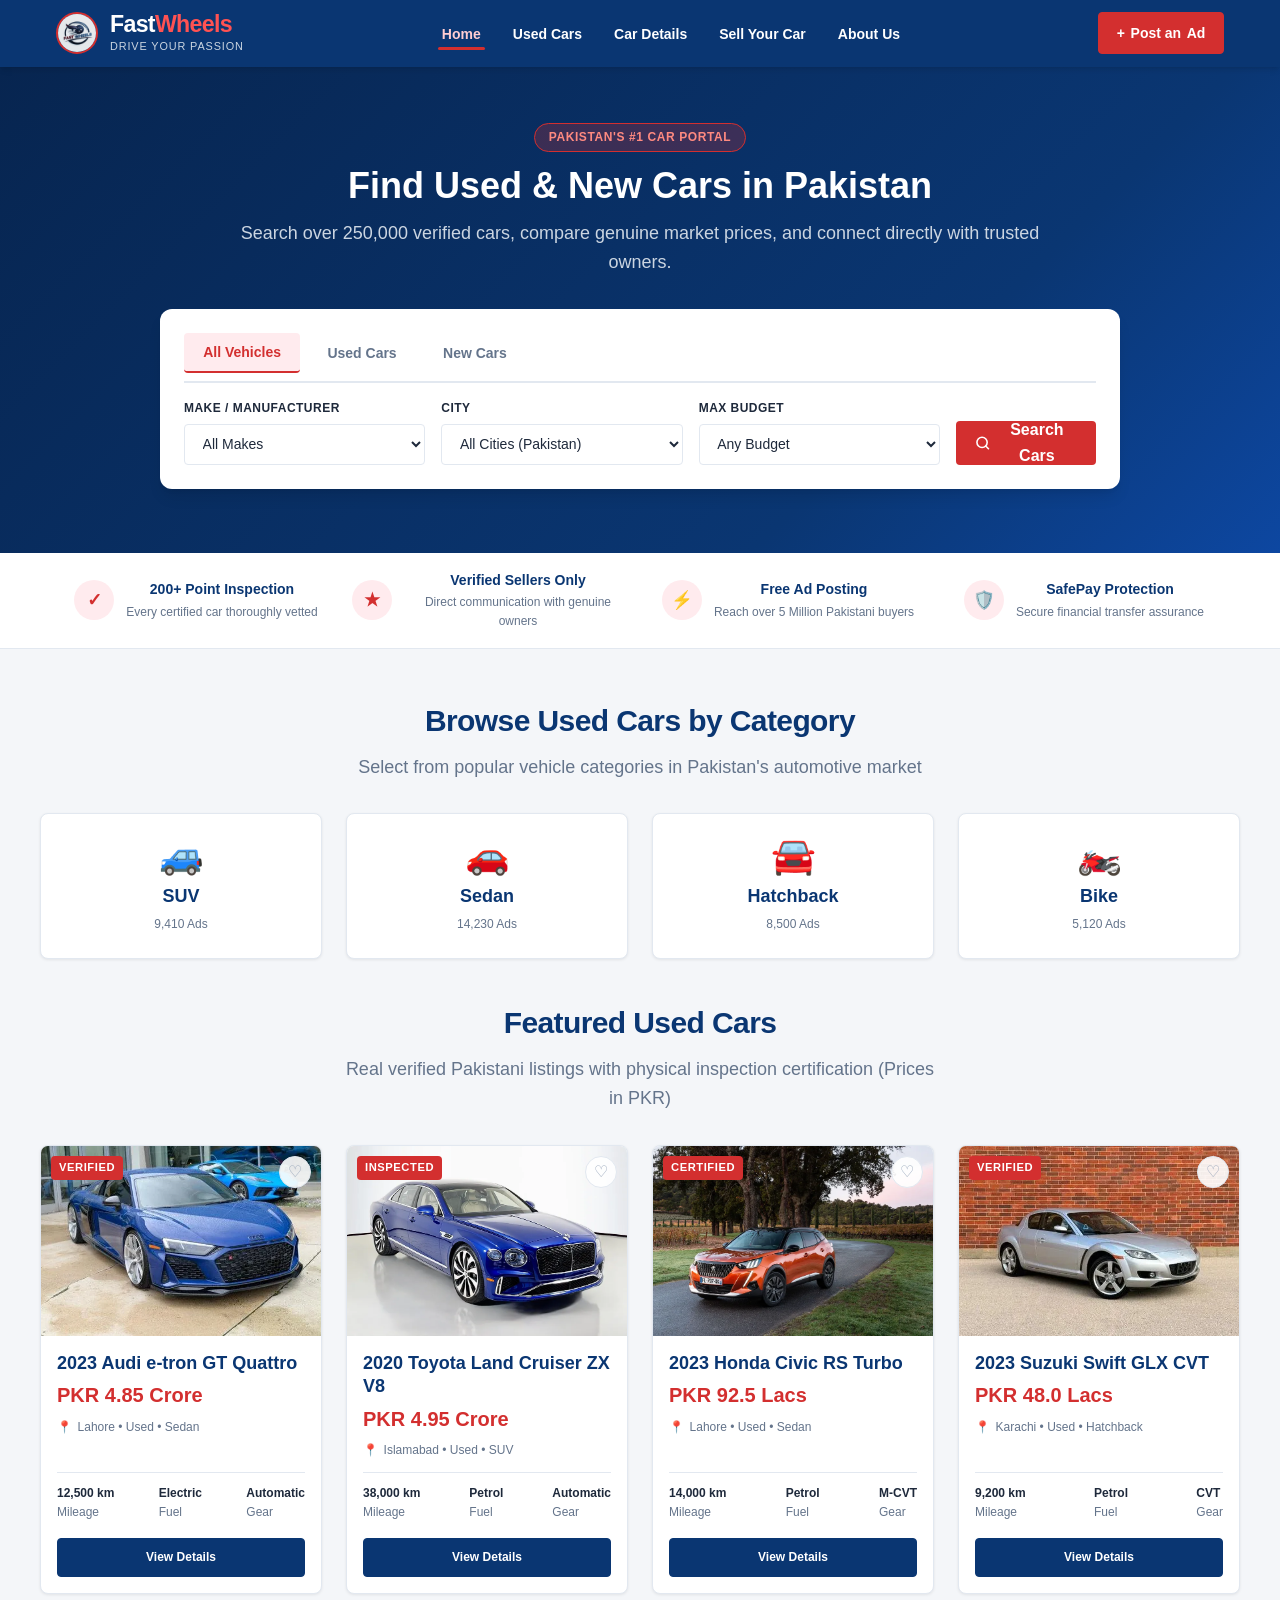
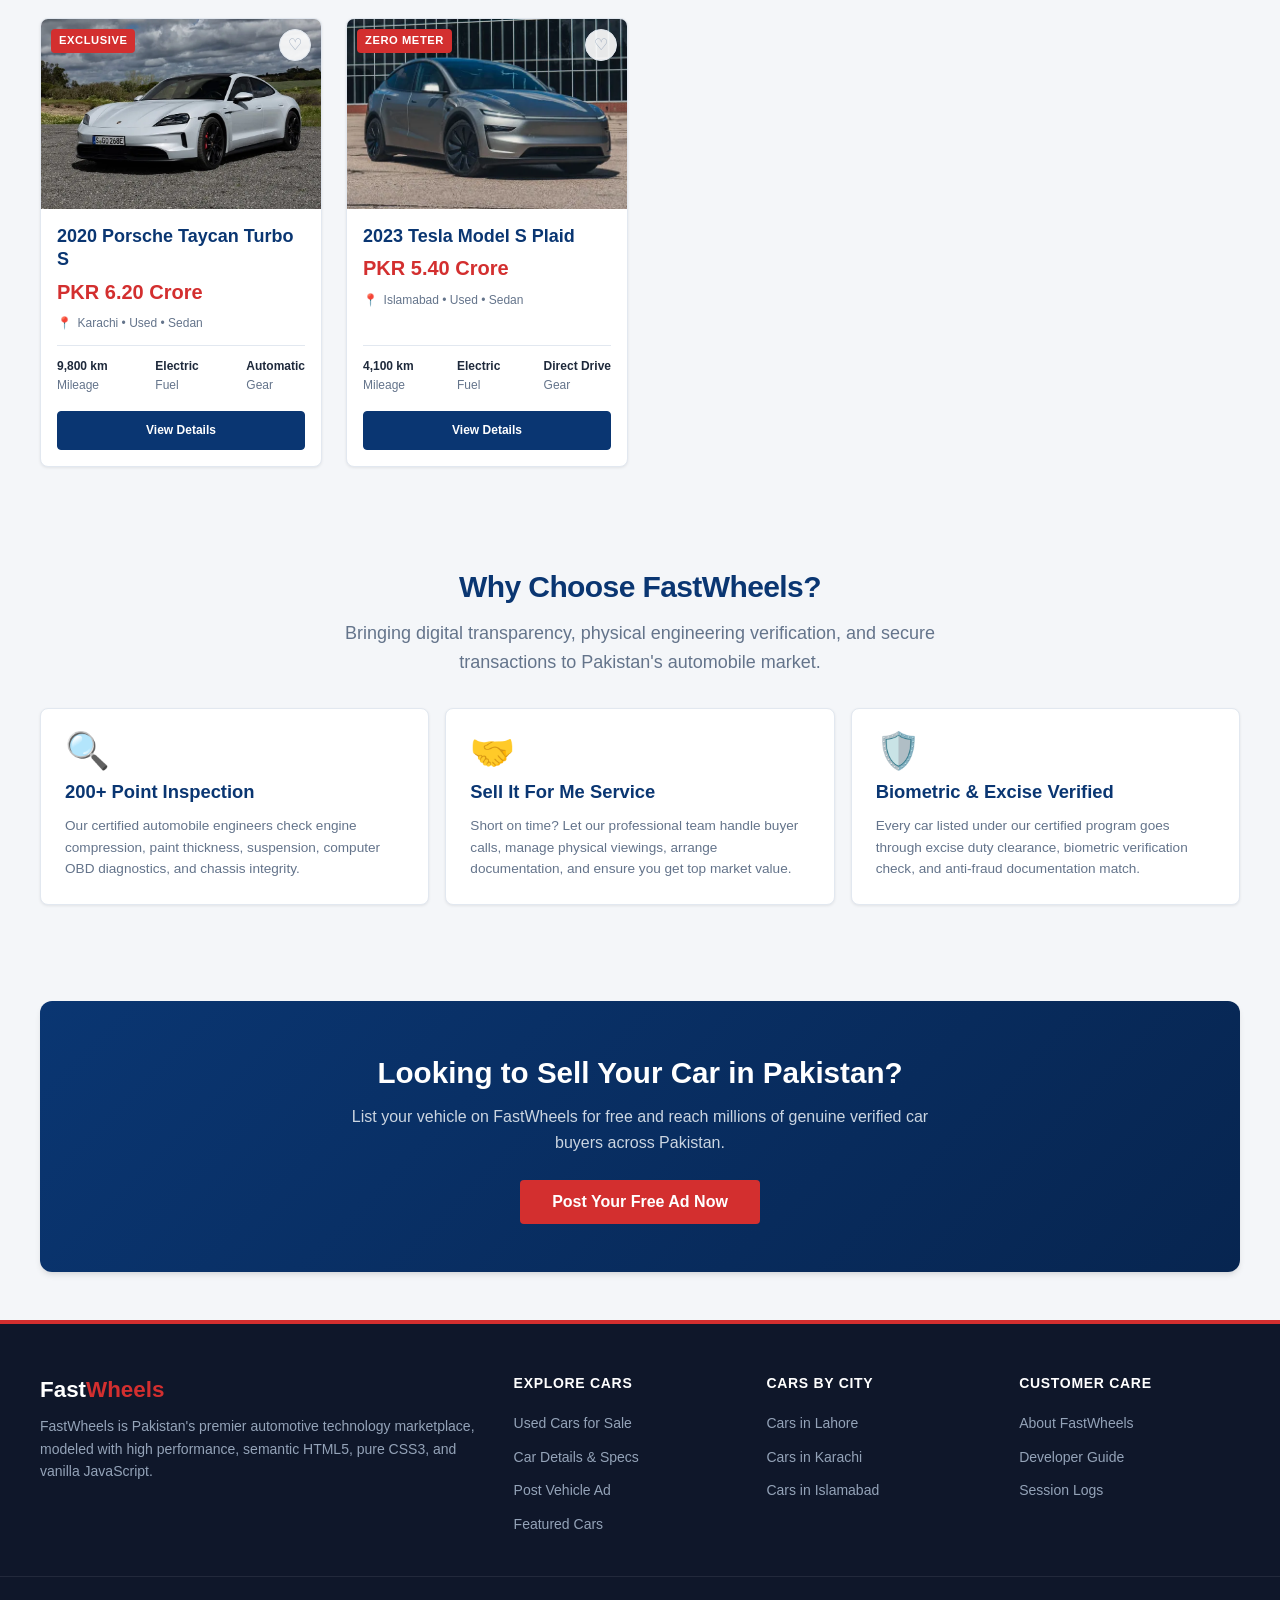
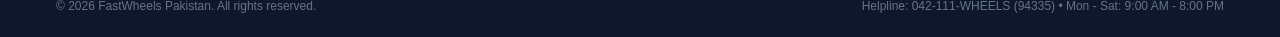
==== commit 2739ac67: "updated the used cars nav to featured inventory" ====
--- a/index.html
+++ b/index.html
@@ -3,9 +3,8 @@
 <head>
   <meta charset="UTF-8">
   <meta name="viewport" content="width=device-width, initial-scale=1.0">
-  <meta name="description" content="FastWheels - Pakistan's leading automotive portal for buying and selling new and used cars. Group SE-A_Group04.">
-  <meta name="keywords" content="FastWheels, PakWheels, used cars Pakistan, buy cars Lahore Karachi Islamabad, electric cars Pakistan">
-  <meta name="author" content="Group SE-A_Group04">
+  <meta name="description" content="FastWheels - Pakistan's leading automotive marketplace for buying and selling certified new and used cars with transparent pricing.">
+  <meta name="keywords" content="FastWheels, used cars Pakistan, buy cars Lahore Karachi Islamabad, electric cars Pakistan, verified car prices">
   <title>FastWheels | Pakistan's Premier Automotive Marketplace</title>
 
   <!-- Shared CSS Stylesheet -->
@@ -17,25 +16,16 @@
   <!-- Accessible Skip Link -->
   <a href="#main-content" class="skip-link">Skip to main content</a>
 
-  <!-- Top Metadata Bar -->
-  <aside class="top-bar" aria-label="Course and Academic Information">
-    <div class="container top-bar-inner">
-      <div class="top-bar-meta">
-        <span class="top-bar-badge">Academic Project</span>
-        <span>Course: Software Engineering (SE-A)</span>
-        <span>Group: <strong>SE-A_Group04</strong></span>
-        <span>Roll No: <strong>i263000</strong></span>
-      </div>
-      <div>
-        <span>Helpline: 042-111-WHEELS (94335) | Mon - Sat: 9:00 AM - 8:00 PM</span>
-      </div>
-    </div>
-  </aside>
-
-  <!-- Semantic Header -->
+  <!-- Unified Semantic Header Across All Pages -->
   <header class="site-header" role="banner">
     <div class="container header-inner">
-      <!-- Brand Logo & Identity -->
+
+      <!-- Mobile Hamburger Toggle (Left on Mobile <768px via CSS order: 1) -->
+      <button class="mobile-nav-toggle" aria-label="Toggle navigation menu" aria-expanded="false" aria-controls="primary-navigation">
+        <span class="hamburger-icon" aria-hidden="true">&#9776;</span>
+      </button>
+
+      <!-- FastWheels Brand Identity (Left on Desktop, Centered on Mobile <768px) -->
       <a href="index.html" class="brand" aria-label="FastWheels Home">
         <img src="images/logo.jpeg" alt="FastWheels Official Logo" class="brand-logo-img">
         <div class="brand-text">
@@ -44,33 +34,24 @@
         </div>
       </a>
 
-      <!-- Mobile Navigation Hamburger Button -->
-      <button class="mobile-nav-toggle" aria-label="Toggle navigation menu" aria-expanded="false" aria-controls="primary-navigation">
-        <svg fill="currentColor" viewBox="0 0 20 20" aria-hidden="true">
-          <path fill-rule="evenodd" d="M3 5a1 1 0 011-1h12a1 1 0 110 2H4a1 1 0 01-1-1zM3 10a1 1 0 011-1h12a1 1 0 110 2H4a1 1 0 01-1-1zM3 15a1 1 0 011-1h12a1 1 0 110 2H4a1 1 0 01-1-1z" clip-rule="evenodd"></path>
-        </svg>
-      </button>
-
-      <!-- 7-Page Semantic Navigation -->
+      <!-- Desktop Main Navigation -->
       <nav id="primary-navigation" class="main-nav" role="navigation" aria-label="Main Navigation">
         <ul class="nav-list">
           <li><a href="index.html" class="nav-link active" aria-current="page">Home</a></li>
           <li><a href="pages/used-cars.html" class="nav-link">Used Cars</a></li>
-          <li><a href="pages/car-details.html" class="nav-link">Featured Specs</a></li>
-          <li><a href="#" class="nav-link" style="opacity: 0.6; cursor: default;" title="Page 4 (Reserved for Group Member)">Page 4</a></li>
-          <li><a href="#" class="nav-link" style="opacity: 0.6; cursor: default;" title="Page 5 (Reserved for Group Member)">Page 5</a></li>
-          <li><a href="#" class="nav-link" style="opacity: 0.6; cursor: default;" title="Page 6 (Reserved for Group Member)">Page 6</a></li>
+          <li><a href="pages/car-details.html" class="nav-link">Car Details</a></li>
           <li><a href="pages/post-ad.html" class="nav-link">Sell Your Car</a></li>
           <li><a href="#about-section" class="nav-link">About Us</a></li>
         </ul>
       </nav>
 
-      <!-- Call to Action Button in Header -->
+      <!-- Action Button in Header (Right on Desktop & Mobile) -->
       <div class="header-cta-group">
         <a href="pages/post-ad.html" class="btn-post-ad">
-          <span>+</span> Post an Ad
-        </a>
-      </div>
+          <span>+</span> <span class="desktop-text">Post an </span>Ad
+        </a>
+      </div>
+
     </div>
   </header>
 
@@ -83,10 +64,10 @@
         <div class="hero-content">
           <span class="hero-badge">Pakistan's #1 Car Portal</span>
           <h1 id="hero-heading" class="hero-title">Find Used &amp; New Cars in Pakistan</h1>
-          <p class="hero-subtitle">Search over 250,000 verified cars, compare genuine prices, and connect with trusted dealers.</p>
-        </div>
-
-        <!-- Quick Search Form Widget -->
+          <p class="hero-subtitle">Search over 250,000 verified cars, compare genuine market prices, and connect directly with trusted owners.</p>
+        </div>
+
+        <!-- Hero Quick Search Widget -->
         <div class="search-widget" role="search" aria-label="Car Search Widget">
           <div class="search-tabs" role="tablist" aria-label="Vehicle Condition Tabs">
             <button type="button" class="search-tab-btn active" role="tab" aria-selected="true" data-tab="All">All Vehicles</button>
@@ -94,21 +75,25 @@
             <button type="button" class="search-tab-btn" role="tab" aria-selected="false" data-tab="New">New Cars</button>
           </div>
 
-          <form id="fastwheels-search-form" class="search-form-grid">
+          <!-- Responsive Search Form: Desktop Grid / Mobile Stack -->
+          <form id="fastwheels-search-form" class="search-form-grid" action="pages/used-cars.html" method="GET">
+            
+            <!-- Make / Keyword input (Stacked on Mobile as "Search Cars...") -->
             <div class="form-group">
               <label for="search-make">Make / Manufacturer</label>
               <select id="search-make" class="form-control" name="make">
                 <option value="All">All Makes</option>
+                <option value="Toyota">Toyota</option>
+                <option value="Honda">Honda</option>
+                <option value="Suzuki">Suzuki</option>
                 <option value="Audi">Audi</option>
-                <option value="Bentley">Bentley</option>
-                <option value="Koenigsegg">Koenigsegg</option>
-                <option value="Mazda">Mazda</option>
-                <option value="Peugeot">Peugeot</option>
                 <option value="Porsche">Porsche</option>
                 <option value="Tesla">Tesla</option>
+                <option value="Koenigsegg">Koenigsegg</option>
               </select>
             </div>
 
+            <!-- City input (Select City) -->
             <div class="form-group">
               <label for="search-city">City</label>
               <select id="search-city" class="form-control" name="city">
@@ -119,28 +104,36 @@
               </select>
             </div>
 
+            <!-- Max Budget (Desktop & Mobile) -->
             <div class="form-group">
               <label for="search-budget">Max Budget</label>
               <select id="search-budget" class="form-control" name="budget">
                 <option value="">Any Budget</option>
-                <option value="25000000">Under PKR 2.5 Crore</option>
+                <option value="5000000">Under PKR 50 Lacs</option>
+                <option value="10000000">Under PKR 1.0 Crore</option>
                 <option value="50000000">Under PKR 5.0 Crore</option>
                 <option value="100000000">Under PKR 10.0 Crore</option>
-                <option value="900000000">Luxury / Hypercars (All)</option>
               </select>
             </div>
 
             <input type="hidden" id="search-condition" value="All">
 
+            <!-- Search Action Button -->
             <div class="form-group">
-              <button type="submit" class="btn-search">Search Cars</button>
+              <button type="submit" class="btn-search">
+                <svg width="18" height="18" viewBox="0 0 24 24" fill="none" stroke="currentColor" stroke-width="2.5" stroke-linecap="round" stroke-linejoin="round" aria-hidden="true">
+                  <circle cx="11" cy="11" r="8"></circle>
+                  <line x1="21" y1="21" x2="16.65" y2="16.65"></line>
+                </svg>
+                <span>Search Cars</span>
+              </button>
             </div>
           </form>
         </div>
       </div>
     </section>
 
-    <!-- Value Highlights Strip -->
+    <!-- Service Highlights Strip -->
     <section class="highlights-bar" aria-label="FastWheels Service Highlights">
       <div class="container highlights-grid">
         <div class="highlight-item">
@@ -154,7 +147,7 @@
           <div class="highlight-icon" aria-hidden="true">★</div>
           <div class="highlight-text">
             <h4>Verified Sellers Only</h4>
-            <p>Direct communication with trusted owners</p>
+            <p>Direct communication with genuine owners</p>
           </div>
         </div>
         <div class="highlight-item">
@@ -174,24 +167,89 @@
       </div>
     </section>
 
-    <!-- Featured Vehicle Listings Section -->
-    <section id="featured-vehicles" class="section container" aria-labelledby="featured-heading">
+    <!-- Categories Section (Desktop: 4-Card Row [SUV, Sedan, Hatchback, Bike] | Mobile: 2x2 Grid [Used Cars, New Cars, Bikes, Auto Parts]) -->
+    <section class="section container" aria-labelledby="categories-heading" style="padding-bottom: 1.5rem;">
       <div class="section-title-wrap">
-        <h2 id="featured-heading" class="section-title">Featured Vehicles for Sale</h2>
-        <p class="section-subtitle">Hand-picked verified luxury, sport, and premium cars available across Lahore, Karachi, and Islamabad.</p>
-      </div>
-
-      <!-- Populated dynamically via js/main.js and fallback markup -->
+        <h2 id="categories-heading" class="section-title">Browse Used Cars by Category</h2>
+        <p class="section-subtitle">Select from popular vehicle categories in Pakistan's automotive market</p>
+      </div>
+
+      <!-- Desktop View: 4-Card Row (SUV, Sedan, Hatchback, Bike) -->
+      <div class="categories-desktop-row" role="region" aria-label="Desktop Vehicle Categories">
+        <a href="pages/used-cars.html" class="category-tile" aria-label="Browse SUVs">
+          <div class="category-tile-icon" aria-hidden="true">🚙</div>
+          <div class="category-tile-name">SUV</div>
+          <div class="category-tile-count">9,410 Ads</div>
+        </a>
+
+        <a href="pages/used-cars.html" class="category-tile" aria-label="Browse Sedans">
+          <div class="category-tile-icon" aria-hidden="true">🚗</div>
+          <div class="category-tile-name">Sedan</div>
+          <div class="category-tile-count">14,230 Ads</div>
+        </a>
+
+        <a href="pages/used-cars.html" class="category-tile" aria-label="Browse Hatchbacks">
+          <div class="category-tile-icon" aria-hidden="true">🚘</div>
+          <div class="category-tile-name">Hatchback</div>
+          <div class="category-tile-count">8,500 Ads</div>
+        </a>
+
+        <a href="pages/used-cars.html" class="category-tile" aria-label="Browse Bikes">
+          <div class="category-tile-icon" aria-hidden="true">🏍️</div>
+          <div class="category-tile-name">Bike</div>
+          <div class="category-tile-count">5,120 Ads</div>
+        </a>
+      </div>
+
+      <!-- Mobile View: 2x2 Grid (Used Cars, New Cars, Bikes, Auto Parts) -->
+      <div class="categories-mobile-grid" role="region" aria-label="Mobile Vehicle Categories">
+        <a href="pages/used-cars.html" class="category-tile" aria-label="Browse Used Cars">
+          <div class="category-tile-icon" aria-hidden="true">🚗</div>
+          <div class="category-tile-name">Used Cars</div>
+          <div class="category-tile-count">Verified Ads</div>
+        </a>
+
+        <a href="pages/used-cars.html" class="category-tile" aria-label="Browse New Cars">
+          <div class="category-tile-icon" aria-hidden="true">✨</div>
+          <div class="category-tile-name">New Cars</div>
+          <div class="category-tile-count">Zero Meter</div>
+        </a>
+
+        <a href="pages/used-cars.html" class="category-tile" aria-label="Browse Bikes">
+          <div class="category-tile-icon" aria-hidden="true">🏍️</div>
+          <div class="category-tile-name">Bikes</div>
+          <div class="category-tile-count">Two-Wheelers</div>
+        </a>
+
+        <a href="pages/used-cars.html" class="category-tile" aria-label="Browse Auto Parts">
+          <div class="category-tile-icon" aria-hidden="true">🔧</div>
+          <div class="category-tile-name">Auto Parts</div>
+          <div class="category-tile-count">Store Items</div>
+        </a>
+      </div>
+    </section>
+
+    <!-- Featured Used Cars Section (Neatly Below Hero & Categories) -->
+    <section id="featured-vehicles" class="section container" aria-labelledby="featured-heading" style="padding-top: 1rem;">
+      <div class="section-title-wrap">
+        <h2 id="featured-heading" class="section-title">Featured Used Cars</h2>
+        <p class="section-subtitle">Real verified Pakistani listings with physical inspection certification (Prices in PKR)</p>
+      </div>
+
+      <!-- Single-Column on Mobile, Multi-Column Grid on Desktop -->
       <div id="featured-cars-container" class="cars-grid">
+        <!-- Rendered dynamically by js/main.js and populated with fallback markup below -->
+        
         <article class="car-card" data-id="fw-001">
           <div class="car-card-media">
-            <img src="images/audi.webp" alt="Audi e-tron GT Quattro in Metallic Blue" class="car-card-img" loading="lazy">
+            <img src="images/audi.webp" alt="Audi e-tron GT Quattro" class="car-card-img" loading="lazy">
             <span class="car-card-tag">Verified</span>
+            <button type="button" class="btn-favorite" onclick="window.FastWheels.toggleCarFavorite('fw-001', event)" aria-label="Add to favorites">♡</button>
           </div>
           <div class="car-card-body">
             <h3 class="car-card-title">2023 Audi e-tron GT Quattro</h3>
             <div class="car-card-price">PKR 4.85 Crore</div>
-            <div class="car-card-location">📍 Lahore &bull; Used</div>
+            <div class="car-card-location"><span>📍</span> Lahore &bull; Used &bull; Sedan</div>
             <div class="car-card-specs">
               <div class="car-card-spec-item">
                 <span>12,500 km</span>
@@ -199,7 +257,7 @@
               </div>
               <div class="car-card-spec-item">
                 <span>Electric</span>
-                <span>Fuel Type</span>
+                <span>Fuel</span>
               </div>
               <div class="car-card-spec-item">
                 <span>Automatic</span>
@@ -208,28 +266,28 @@
             </div>
           </div>
           <div class="car-card-actions">
-            <button type="button" class="btn-card btn-card-primary" onclick="window.FastWheels.viewCarDetails('fw-001')">View Details</button>
-            <button type="button" class="btn-card btn-card-outline" onclick="window.FastWheels.contactSeller('fw-001')">Contact Seller</button>
+            <a href="pages/car-details.html?id=fw-001" class="btn-card btn-card-primary">View Details</a>
           </div>
         </article>
 
         <article class="car-card" data-id="fw-002">
           <div class="car-card-media">
-            <img src="images/bentley.webp" alt="Bentley Continental GT V8 Luxury Coupe" class="car-card-img" loading="lazy">
-            <span class="car-card-tag">Featured</span>
+            <img src="images/bentley.webp" alt="Toyota Land Cruiser ZX V8" class="car-card-img" loading="lazy">
+            <span class="car-card-tag">Inspected</span>
+            <button type="button" class="btn-favorite" onclick="window.FastWheels.toggleCarFavorite('fw-002', event)" aria-label="Add to favorites">♡</button>
           </div>
           <div class="car-card-body">
-            <h3 class="car-card-title">2022 Bentley Continental GT V8</h3>
-            <div class="car-card-price">PKR 11.50 Crore</div>
-            <div class="car-card-location">📍 Islamabad &bull; Used</div>
+            <h3 class="car-card-title">2020 Toyota Land Cruiser ZX V8</h3>
+            <div class="car-card-price">PKR 4.95 Crore</div>
+            <div class="car-card-location"><span>📍</span> Islamabad &bull; Used &bull; SUV</div>
             <div class="car-card-specs">
               <div class="car-card-spec-item">
-                <span>8,200 km</span>
+                <span>38,000 km</span>
                 <span>Mileage</span>
               </div>
               <div class="car-card-spec-item">
                 <span>Petrol</span>
-                <span>Fuel Type</span>
+                <span>Fuel</span>
               </div>
               <div class="car-card-spec-item">
                 <span>Automatic</span>
@@ -238,167 +296,181 @@
             </div>
           </div>
           <div class="car-card-actions">
-            <button type="button" class="btn-card btn-card-primary" onclick="window.FastWheels.viewCarDetails('fw-002')">View Details</button>
-            <button type="button" class="btn-card btn-card-outline" onclick="window.FastWheels.contactSeller('fw-002')">Contact Seller</button>
+            <a href="pages/car-details.html?id=fw-002" class="btn-card btn-card-primary">View Details</a>
           </div>
         </article>
 
         <article class="car-card" data-id="fw-003">
           <div class="car-card-media">
-            <img src="images/konisegg.webp" alt="Koenigsegg Jesko Absolut Hypercar" class="car-card-img" loading="lazy">
+            <img src="images/peugeot.webp" alt="Honda Civic RS Turbo" class="car-card-img" loading="lazy">
+            <span class="car-card-tag">Certified</span>
+            <button type="button" class="btn-favorite" onclick="window.FastWheels.toggleCarFavorite('fw-003', event)" aria-label="Add to favorites">♡</button>
+          </div>
+          <div class="car-card-body">
+            <h3 class="car-card-title">2023 Honda Civic RS Turbo</h3>
+            <div class="car-card-price">PKR 92.5 Lacs</div>
+            <div class="car-card-location"><span>📍</span> Lahore &bull; Used &bull; Sedan</div>
+            <div class="car-card-specs">
+              <div class="car-card-spec-item">
+                <span>14,000 km</span>
+                <span>Mileage</span>
+              </div>
+              <div class="car-card-spec-item">
+                <span>Petrol</span>
+                <span>Fuel</span>
+              </div>
+              <div class="car-card-spec-item">
+                <span>M-CVT</span>
+                <span>Gear</span>
+              </div>
+            </div>
+          </div>
+          <div class="car-card-actions">
+            <a href="pages/car-details.html?id=fw-003" class="btn-card btn-card-primary">View Details</a>
+          </div>
+        </article>
+
+        <article class="car-card" data-id="fw-004">
+          <div class="car-card-media">
+            <img src="images/mazda.webp" alt="Suzuki Swift GLX CVT" class="car-card-img" loading="lazy">
+            <span class="car-card-tag">Verified</span>
+            <button type="button" class="btn-favorite" onclick="window.FastWheels.toggleCarFavorite('fw-004', event)" aria-label="Add to favorites">♡</button>
+          </div>
+          <div class="car-card-body">
+            <h3 class="car-card-title">2023 Suzuki Swift GLX CVT</h3>
+            <div class="car-card-price">PKR 48.0 Lacs</div>
+            <div class="car-card-location"><span>📍</span> Karachi &bull; Used &bull; Hatchback</div>
+            <div class="car-card-specs">
+              <div class="car-card-spec-item">
+                <span>9,200 km</span>
+                <span>Mileage</span>
+              </div>
+              <div class="car-card-spec-item">
+                <span>Petrol</span>
+                <span>Fuel</span>
+              </div>
+              <div class="car-card-spec-item">
+                <span>CVT</span>
+                <span>Gear</span>
+              </div>
+            </div>
+          </div>
+          <div class="car-card-actions">
+            <a href="pages/car-details.html?id=fw-004" class="btn-card btn-card-primary">View Details</a>
+          </div>
+        </article>
+
+        <article class="car-card" data-id="fw-005">
+          <div class="car-card-media">
+            <img src="images/taycan.webp" alt="Porsche Taycan Turbo S" class="car-card-img" loading="lazy">
             <span class="car-card-tag">Exclusive</span>
+            <button type="button" class="btn-favorite" onclick="window.FastWheels.toggleCarFavorite('fw-005', event)" aria-label="Add to favorites">♡</button>
           </div>
           <div class="car-card-body">
-            <h3 class="car-card-title">2024 Koenigsegg Jesko Absolut</h3>
-            <div class="car-card-price">PKR 85.0 Crore</div>
-            <div class="car-card-location">📍 Karachi &bull; New</div>
+            <h3 class="car-card-title">2020 Porsche Taycan Turbo S</h3>
+            <div class="car-card-price">PKR 6.20 Crore</div>
+            <div class="car-card-location"><span>📍</span> Karachi &bull; Used &bull; Sedan</div>
             <div class="car-card-specs">
               <div class="car-card-spec-item">
-                <span>150 km</span>
+                <span>9,800 km</span>
                 <span>Mileage</span>
               </div>
               <div class="car-card-spec-item">
-                <span>Twin-Turbo V8</span>
-                <span>Fuel Type</span>
-              </div>
-              <div class="car-card-spec-item">
-                <span>9-Speed LST</span>
+                <span>Electric</span>
+                <span>Fuel</span>
+              </div>
+              <div class="car-card-spec-item">
+                <span>Automatic</span>
                 <span>Gear</span>
               </div>
             </div>
           </div>
           <div class="car-card-actions">
-            <button type="button" class="btn-card btn-card-primary" onclick="window.FastWheels.viewCarDetails('fw-003')">View Details</button>
-            <button type="button" class="btn-card btn-card-outline" onclick="window.FastWheels.contactSeller('fw-003')">Contact Seller</button>
+            <a href="pages/car-details.html?id=fw-005" class="btn-card btn-card-primary">View Details</a>
           </div>
         </article>
 
         <article class="car-card" data-id="fw-006">
           <div class="car-card-media">
-            <img src="images/taycan.webp" alt="Porsche Taycan Turbo S Sports Sedan" class="car-card-img" loading="lazy">
-            <span class="car-card-tag">Verified</span>
+            <img src="images/tesla.webp" alt="Tesla Model S Plaid" class="car-card-img" loading="lazy">
+            <span class="car-card-tag">Zero Meter</span>
+            <button type="button" class="btn-favorite" onclick="window.FastWheels.toggleCarFavorite('fw-006', event)" aria-label="Add to favorites">♡</button>
           </div>
           <div class="car-card-body">
-            <h3 class="car-card-title">2023 Porsche Taycan Turbo S</h3>
-            <div class="car-card-price">PKR 6.20 Crore</div>
-            <div class="car-card-location">📍 Karachi &bull; Used</div>
+            <h3 class="car-card-title">2023 Tesla Model S Plaid</h3>
+            <div class="car-card-price">PKR 5.40 Crore</div>
+            <div class="car-card-location"><span>📍</span> Islamabad &bull; Used &bull; Sedan</div>
             <div class="car-card-specs">
               <div class="car-card-spec-item">
-                <span>9,800 km</span>
+                <span>4,100 km</span>
                 <span>Mileage</span>
               </div>
               <div class="car-card-spec-item">
                 <span>Electric</span>
-                <span>Fuel Type</span>
-              </div>
-              <div class="car-card-spec-item">
-                <span>Automatic</span>
+                <span>Fuel</span>
+              </div>
+              <div class="car-card-spec-item">
+                <span>Direct Drive</span>
                 <span>Gear</span>
               </div>
             </div>
           </div>
           <div class="car-card-actions">
-            <button type="button" class="btn-card btn-card-primary" onclick="window.FastWheels.viewCarDetails('fw-006')">View Details</button>
-            <button type="button" class="btn-card btn-card-outline" onclick="window.FastWheels.contactSeller('fw-006')">Contact Seller</button>
-          </div>
-        </article>
+            <a href="pages/car-details.html?id=fw-006" class="btn-card btn-card-primary">View Details</a>
+          </div>
+        </article>
+
       </div>
     </section>
 
-    <!-- Browse by Category Section -->
-    <section class="section container" aria-labelledby="categories-heading">
-      <div class="section-title-wrap">
-        <h2 id="categories-heading" class="section-title">Browse by Body Type</h2>
-        <p class="section-subtitle">Select from popular vehicle categories in Pakistan's automotive market.</p>
-      </div>
-
-      <div class="categories-grid">
-        <div class="category-card" tabindex="0" role="button" aria-label="Browse Sedans">
-          <div class="category-icon">🚗</div>
-          <div class="category-name">Sedans</div>
-          <div class="category-count">14,230 ads</div>
-        </div>
-        <div class="category-card" tabindex="0" role="button" aria-label="Browse SUVs and Crossovers">
-          <div class="category-icon">🚙</div>
-          <div class="category-name">SUVs &amp; 4x4</div>
-          <div class="category-count">9,410 ads</div>
-        </div>
-        <div class="category-card" tabindex="0" role="button" aria-label="Browse Sports Cars and Hypercars">
-          <div class="category-icon">🏎️</div>
-          <div class="category-name">Sports Cars</div>
-          <div class="category-count">1,890 ads</div>
-        </div>
-        <div class="category-card" tabindex="0" role="button" aria-label="Browse Electric Vehicles">
-          <div class="category-icon">⚡</div>
-          <div class="category-name">Electric (EV)</div>
-          <div class="category-count">2,340 ads</div>
-        </div>
-        <div class="category-card" tabindex="0" role="button" aria-label="Browse Hatchbacks">
-          <div class="category-icon">🚘</div>
-          <div class="category-name">Hatchbacks</div>
-          <div class="category-count">18,500 ads</div>
-        </div>
-        <div class="category-card" tabindex="0" role="button" aria-label="Browse Commercial and Pickups">
-          <div class="category-icon">🛻</div>
-          <div class="category-name">Pickups</div>
-          <div class="category-count">3,120 ads</div>
-        </div>
-      </div>
-    </section>
-
-    <!-- Value Proposition Section -->
+    <!-- Why Choose FastWheels Section -->
     <section id="about-section" class="section container" aria-labelledby="why-heading">
       <div class="section-title-wrap">
         <h2 id="why-heading" class="section-title">Why Choose FastWheels?</h2>
-        <p class="section-subtitle">Bringing transparency, digital security, and fair market valuation to Pakistan's car buyers.</p>
-      </div>
-
-      <div class="value-props-grid">
-        <article class="prop-card">
-          <div class="prop-card-icon">🔍</div>
-          <h3 class="prop-card-title">Comprehensive Inspection</h3>
-          <p class="prop-card-text">Our certified mechanical engineers examine engine compression, chassis integrity, computer diagnostics, paint meter readings, and suspension road tests.</p>
-        </article>
-
-        <article class="prop-card">
-          <div class="prop-card-icon">🤝</div>
-          <h3 class="prop-card-title">FastWheels Sell It For Me</h3>
-          <p class="prop-card-text">Short on time? Let our professional team handle buyer calls, manage physical viewings, arrange documentation, and ensure you get top market value without headaches.</p>
-        </article>
-
-        <article class="prop-card">
-          <div class="prop-card-icon">🛡️</div>
-          <h3 class="prop-card-title">Authentic Ownership Papers</h3>
-          <p class="prop-card-text">Every vehicle listed under our certified program goes through excise duty clearance, biometric verification check, and anti-fraud chassis numbering match.</p>
+        <p class="section-subtitle">Bringing digital transparency, physical engineering verification, and secure transactions to Pakistan's automobile market.</p>
+      </div>
+
+      <div class="highlights-grid" style="grid-template-columns: repeat(auto-fit, minmax(280px, 1fr)); text-align: left;">
+        <article class="category-tile" style="align-items: flex-start; text-align: left; padding: 1.5rem;">
+          <div class="category-tile-icon">🔍</div>
+          <h3 class="category-tile-name" style="font-size: 1.15rem; margin-bottom: 0.5rem;">200+ Point Inspection</h3>
+          <p style="font-size: 0.85rem; color: var(--color-text-muted); line-height: 1.6;">Our certified automobile engineers check engine compression, paint thickness, suspension, computer OBD diagnostics, and chassis integrity.</p>
+        </article>
+
+        <article class="category-tile" style="align-items: flex-start; text-align: left; padding: 1.5rem;">
+          <div class="category-tile-icon">🤝</div>
+          <h3 class="category-tile-name" style="font-size: 1.15rem; margin-bottom: 0.5rem;">Sell It For Me Service</h3>
+          <p style="font-size: 0.85rem; color: var(--color-text-muted); line-height: 1.6;">Short on time? Let our professional team handle buyer calls, manage physical viewings, arrange documentation, and ensure you get top market value.</p>
+        </article>
+
+        <article class="category-tile" style="align-items: flex-start; text-align: left; padding: 1.5rem;">
+          <div class="category-tile-icon">🛡️</div>
+          <h3 class="category-tile-name" style="font-size: 1.15rem; margin-bottom: 0.5rem;">Biometric &amp; Excise Verified</h3>
+          <p style="font-size: 0.85rem; color: var(--color-text-muted); line-height: 1.6;">Every car listed under our certified program goes through excise duty clearance, biometric verification check, and anti-fraud documentation match.</p>
         </article>
       </div>
     </section>
 
     <!-- Call to Action Banner -->
-    <section class="section container" aria-label="Sell Car Call to Action">
-      <div class="cta-banner">
-        <h2 class="cta-banner-title">Are You Looking to Sell Your Car Today?</h2>
-        <p class="cta-banner-text">List your car for free on FastWheels in less than 2 minutes and connect with thousands of genuine verified car buyers across Pakistan.</p>
-        <a href="pages/post-ad.html" class="btn-cta">Post Your Free Ad Now</a>
+    <section class="section container" aria-label="Post Ad Call to Action">
+      <div style="background: linear-gradient(135deg, var(--color-primary), var(--color-primary-dark)); color: #ffffff; border-radius: var(--border-radius-lg); padding: 3rem 1.5rem; text-align: center; box-shadow: var(--shadow-md);">
+        <h2 style="font-size: 1.85rem; font-weight: 800; margin-bottom: 0.5rem;">Looking to Sell Your Car in Pakistan?</h2>
+        <p style="font-size: 1rem; color: #cbd5e1; max-width: 600px; margin: 0 auto 1.5rem;">List your vehicle on FastWheels for free and reach millions of genuine verified car buyers across Pakistan.</p>
+        <a href="pages/post-ad.html" class="btn-search" style="display: inline-flex; width: auto; padding: 0.8rem 2rem; font-size: 1rem;">Post Your Free Ad Now</a>
       </div>
     </section>
 
   </main>
 
-  <!-- Semantic Footer -->
+  <!-- Unified Semantic Footer Across All Pages -->
   <footer class="site-footer" role="contentinfo">
     <div class="container footer-top">
       <div class="footer-grid">
-        <!-- Brand & Assignment Info -->
+        
+        <!-- Brand Summary -->
         <div class="footer-brand">
           <h3>Fast<span>Wheels</span></h3>
           <p>FastWheels is Pakistan's premier automotive technology marketplace, modeled with high performance, semantic HTML5, pure CSS3, and vanilla JavaScript.</p>
-          <div class="footer-meta-box">
-            <p><strong>Course:</strong> Software Engineering (Section A)</p>
-            <p><strong>Project Group:</strong> SE-A_Group04</p>
-            <p><strong>Student ID / Roll:</strong> i263000</p>
-            <p><strong>Base Framework:</strong> Vanilla Web Standards (Zero external libraries)</p>
-          </div>
         </div>
 
         <!-- Quick Links -->
@@ -406,9 +478,9 @@
           <h4>Explore Cars</h4>
           <ul class="footer-links">
             <li><a href="pages/used-cars.html">Used Cars for Sale</a></li>
-            <li><a href="index.html#featured-vehicles">Featured Luxury Cars</a></li>
-            <li><a href="pages/car-details.html">Car Technical Specs</a></li>
-            <li><a href="pages/post-ad.html">Sell Your Car (Page 7)</a></li>
+            <li><a href="pages/car-details.html">Car Details &amp; Specs</a></li>
+            <li><a href="pages/post-ad.html">Post Vehicle Ad</a></li>
+            <li><a href="#featured-vehicles">Featured Cars</a></li>
           </ul>
         </div>
 
@@ -419,31 +491,30 @@
             <li><a href="pages/used-cars.html?city=Lahore">Cars in Lahore</a></li>
             <li><a href="pages/used-cars.html?city=Karachi">Cars in Karachi</a></li>
             <li><a href="pages/used-cars.html?city=Islamabad">Cars in Islamabad</a></li>
-            <li><a href="pages/used-cars.html?city=Rawalpindi">Cars in Rawalpindi</a></li>
           </ul>
         </div>
 
-        <!-- Support & Policies -->
+        <!-- Customer Care -->
         <div class="footer-col">
           <h4>Customer Care</h4>
           <ul class="footer-links">
             <li><a href="#about-section">About FastWheels</a></li>
-            <li><a href="docs/README.md">Developer Docs</a></li>
-            <li><a href="pages/post-ad.html">Sell Your Car</a></li>
-            <li><a href="#primary-navigation">Privacy &amp; Terms</a></li>
+            <li><a href="docs/README.md">Developer Guide</a></li>
+            <li><a href="docs/ai-logs/26i-3249/README.md">Session Logs</a></li>
           </ul>
         </div>
+
       </div>
     </div>
 
-    <!-- Bottom Copyright -->
+    <!-- Bottom Copyright Bar -->
     <div class="footer-bottom">
       <div class="container footer-bottom-inner">
         <div>
-          &copy; 2026 FastWheels Pakistan. All rights reserved. Developed for SE-A_Group04.
+          &copy; 2026 FastWheels Pakistan. All rights reserved.
         </div>
         <div>
-          Theme: Royal-Blue &amp; Crimson-Red &bull; Roll Number: i263000
+          Helpline: 042-111-WHEELS (94335) &bull; Mon - Sat: 9:00 AM - 8:00 PM
         </div>
       </div>
     </div>
@@ -452,4 +523,4 @@
   <!-- Vanilla JavaScript -->
   <script src="js/main.js"></script>
 </body>
-</html>+</html>
--- a/css/styles.css
+++ b/css/styles.css
@@ -1,7 +1,6 @@
 /* ==========================================================================
    FASTWHEELS - Shared Stylesheet
    Automotive Marketplace (PakWheels Style)
-   Group: SE-A_Group04 | Student ID: i263249
    Theme: Royal-Blue & Crimson-Red Theme
    ========================================================================== */
 
@@ -72,6 +71,12 @@
   padding: 0;
 }
 
+html, body {
+  overflow-x: hidden;
+  max-width: 100vw;
+  width: 100%;
+}
+
 html {
   font-size: 16px;
   scroll-behavior: smooth;
@@ -82,7 +87,7 @@
   font-family: var(--font-family-base);
   font-size: var(--font-size-base);
   line-height: 1.6;
-  color: var(--text-primary, #1e293b);
+  color: var(--color-text-main);
   background-color: var(--color-bg);
   min-height: 100vh;
   display: flex;
@@ -130,7 +135,6 @@
   outline: 3px solid #ffffff;
 }
 
-/* Accessible visible focus states */
 a:focus-visible,
 button:focus-visible,
 input:focus-visible,
@@ -178,40 +182,8 @@
 }
 
 /* --------------------------------------------------------------------------
-   5. Top Bar & Header
+   5. Unified Header Across All Pages
    -------------------------------------------------------------------------- */
-.top-bar {
-  background-color: var(--color-primary-dark);
-  color: #e2e8f0;
-  font-size: var(--font-size-xs);
-  padding: 0.35rem 0;
-  border-bottom: 1px solid rgba(255, 255, 255, 0.1);
-}
-
-.top-bar-inner {
-  display: flex;
-  justify-content: space-between;
-  align-items: center;
-  flex-wrap: wrap;
-  gap: var(--spacing-xs);
-}
-
-.top-bar-meta {
-  display: flex;
-  align-items: center;
-  gap: var(--spacing-md);
-}
-
-.top-bar-badge {
-  background-color: var(--color-accent);
-  color: #ffffff;
-  padding: 0.1rem 0.5rem;
-  border-radius: var(--border-radius-sm);
-  font-weight: 700;
-  text-transform: uppercase;
-  letter-spacing: 0.05em;
-}
-
 .site-header {
   background-color: var(--color-primary);
   color: #ffffff;
@@ -219,6 +191,7 @@
   top: 0;
   z-index: 999;
   box-shadow: var(--shadow-md);
+  width: 100%;
 }
 
 .header-inner {
@@ -226,6 +199,7 @@
   align-items: center;
   justify-content: space-between;
   padding: 0.75rem var(--spacing-md);
+  position: relative;
 }
 
 /* Brand Identity */
@@ -237,8 +211,8 @@
 }
 
 .brand-logo-img {
-  width: 44px;
-  height: 44px;
+  width: 42px;
+  height: 42px;
   border-radius: 50%;
   object-fit: cover;
   border: 2px solid var(--color-accent);
@@ -250,7 +224,7 @@
 }
 
 .brand-name {
-  font-size: 1.5rem;
+  font-size: 1.45rem;
   font-weight: 900;
   letter-spacing: -0.03em;
   color: #ffffff;
@@ -262,13 +236,13 @@
 }
 
 .brand-tagline {
-  font-size: 0.7rem;
+  font-size: 0.68rem;
   color: #cbd5e1;
   text-transform: uppercase;
   letter-spacing: 0.08em;
 }
 
-/* Navigation */
+/* Desktop Navigation */
 .main-nav {
   display: flex;
   align-items: center;
@@ -277,7 +251,7 @@
 .nav-list {
   display: flex;
   align-items: center;
-  gap: 1.25rem;
+  gap: 1.5rem;
 }
 
 .nav-link {
@@ -320,9 +294,10 @@
   border-radius: var(--border-radius-sm);
   display: inline-flex;
   align-items: center;
-  gap: 0.4rem;
+  gap: 0.35rem;
   border: 1px solid var(--color-accent);
   transition: background-color var(--transition-fast), transform var(--transition-fast);
+  white-space: nowrap;
 }
 
 .btn-post-ad:hover {
@@ -330,25 +305,21 @@
   transform: translateY(-1px);
 }
 
-/* Mobile Nav Toggle */
+/* Hamburger Toggle Button */
 .mobile-nav-toggle {
   display: none;
   background: none;
   border: 1px solid rgba(255, 255, 255, 0.3);
   color: #ffffff;
-  padding: 0.5rem;
+  padding: 0.4rem 0.6rem;
   border-radius: var(--border-radius-sm);
   cursor: pointer;
-}
-
-.mobile-nav-toggle svg {
-  display: block;
-  width: 24px;
-  height: 24px;
+  font-size: 1.3rem;
+  line-height: 1;
 }
 
 /* --------------------------------------------------------------------------
-   6. Hero & Quick Search Section
+   6. Hero & Search Section (index.html)
    -------------------------------------------------------------------------- */
 .hero-section {
   background: linear-gradient(135deg, var(--color-primary-dark) 0%, var(--color-primary) 70%, #0d47a1 100%);
@@ -390,13 +361,13 @@
   color: #cbd5e1;
 }
 
-/* Search Box Container */
+/* Search Widget Container */
 .search-widget {
   background-color: var(--color-surface);
   border-radius: var(--border-radius-lg);
   padding: var(--spacing-lg);
   box-shadow: var(--shadow-lg);
-  max-width: 950px;
+  max-width: 960px;
   margin: 0 auto;
 }
 
@@ -477,6 +448,10 @@
   cursor: pointer;
   transition: background-color var(--transition-fast);
   height: 44px;
+  display: inline-flex;
+  align-items: center;
+  justify-content: center;
+  gap: 0.4rem;
 }
 
 .btn-search:hover {
@@ -484,7 +459,7 @@
 }
 
 /* --------------------------------------------------------------------------
-   7. Quick Badges / Feature Highlights
+   7. Highlights Strip
    -------------------------------------------------------------------------- */
 .highlights-bar {
   background-color: #ffffff;
@@ -532,11 +507,65 @@
 }
 
 /* --------------------------------------------------------------------------
-   8. Car Cards Grid (Vehicle Listings)
+   8. Categories ("Browse Used Cars by Category")
+   -------------------------------------------------------------------------- */
+.categories-desktop-row {
+  display: grid;
+  grid-template-columns: repeat(4, 1fr);
+  gap: var(--spacing-lg);
+}
+
+.categories-mobile-grid {
+  display: none;
+}
+
+.category-tile {
+  background-color: var(--color-surface);
+  border: 1px solid var(--color-border);
+  border-radius: var(--border-radius-md);
+  padding: 1.5rem 1rem;
+  text-align: center;
+  cursor: pointer;
+  transition: all var(--transition-fast);
+  display: flex;
+  flex-direction: column;
+  align-items: center;
+  justify-content: center;
+  box-shadow: var(--shadow-sm);
+}
+
+.category-tile:hover,
+.category-tile.active {
+  border-color: var(--color-accent);
+  box-shadow: var(--shadow-md);
+  transform: translateY(-3px);
+  background-color: #fff9f9;
+}
+
+.category-tile-icon {
+  font-size: 2.25rem;
+  margin-bottom: 0.5rem;
+  line-height: 1;
+}
+
+.category-tile-name {
+  font-size: var(--font-size-md);
+  font-weight: 700;
+  color: var(--color-primary);
+  margin-bottom: 0.25rem;
+}
+
+.category-tile-count {
+  font-size: var(--font-size-xs);
+  color: var(--color-text-muted);
+}
+
+/* --------------------------------------------------------------------------
+   9. Car Cards Grid (Vehicle Listings)
    -------------------------------------------------------------------------- */
 .cars-grid {
   display: grid;
-  grid-template-columns: repeat(auto-fill, minmax(270px, 1fr));
+  grid-template-columns: repeat(auto-fill, minmax(280px, 1fr));
   gap: var(--spacing-lg);
 }
 
@@ -549,6 +578,7 @@
   transition: transform var(--transition-fast), box-shadow var(--transition-fast), border-color var(--transition-fast);
   display: flex;
   flex-direction: column;
+  position: relative;
 }
 
 .car-card:hover {
@@ -560,7 +590,7 @@
 .car-card-media {
   position: relative;
   width: 100%;
-  height: 185px;
+  height: 190px;
   background-color: #e2e8f0;
   overflow: hidden;
 }
@@ -588,6 +618,39 @@
   padding: 0.2rem 0.5rem;
   border-radius: var(--border-radius-sm);
   letter-spacing: 0.05em;
+  z-index: 2;
+}
+
+/* Favorite Toggle Heart */
+.btn-favorite {
+  position: absolute;
+  top: 10px;
+  right: 10px;
+  background: rgba(255, 255, 255, 0.9);
+  border: 1px solid var(--color-border);
+  border-radius: 50%;
+  width: 32px;
+  height: 32px;
+  display: flex;
+  align-items: center;
+  justify-content: center;
+  cursor: pointer;
+  color: #94a3b8;
+  font-size: 1rem;
+  line-height: 1;
+  transition: all var(--transition-fast);
+  z-index: 2;
+}
+
+.btn-favorite:hover {
+  transform: scale(1.15);
+  color: var(--color-accent);
+}
+
+.btn-favorite.active {
+  color: var(--color-accent);
+  background: #ffffff;
+  border-color: var(--color-accent);
 }
 
 .car-card-body {
@@ -606,10 +669,10 @@
 }
 
 .car-card-price {
-  font-size: 1.2rem;
+  font-size: 1.25rem;
   font-weight: 800;
   color: var(--color-accent);
-  margin-bottom: 0.5rem;
+  margin-bottom: 0.4rem;
 }
 
 .car-card-location {
@@ -650,12 +713,15 @@
 .btn-card {
   flex: 1;
   text-align: center;
-  padding: 0.5rem;
+  padding: 0.55rem;
   border-radius: var(--border-radius-sm);
   font-size: var(--font-size-xs);
   font-weight: 700;
   cursor: pointer;
   transition: all var(--transition-fast);
+  display: inline-flex;
+  align-items: center;
+  justify-content: center;
 }
 
 .btn-card-primary {
@@ -680,153 +746,484 @@
 }
 
 /* --------------------------------------------------------------------------
-   9. Category & Brand Showcase
+   10. Left Sidebar Filters (used-cars.html)
    -------------------------------------------------------------------------- */
-.categories-grid {
+.catalog-layout {
   display: grid;
-  grid-template-columns: repeat(auto-fill, minmax(130px, 1fr));
-  gap: var(--spacing-md);
-}
-
-.category-card {
+  grid-template-columns: 280px 1fr;
+  gap: var(--spacing-xl);
+  align-items: flex-start;
+  margin-top: 1.5rem;
+}
+
+.filters-sidebar {
   background-color: var(--color-surface);
   border: 1px solid var(--color-border);
   border-radius: var(--border-radius-md);
-  padding: 1.2rem var(--spacing-sm);
-  text-align: center;
+  padding: 1.25rem;
+  box-shadow: var(--shadow-sm);
+  position: sticky;
+  top: 80px;
+}
+
+.sidebar-header {
+  display: flex;
+  justify-content: space-between;
+  align-items: center;
+  padding-bottom: 0.75rem;
+  border-bottom: 2px solid var(--color-border);
+  margin-bottom: 1rem;
+}
+
+.sidebar-title {
+  font-size: var(--font-size-md);
+  font-weight: 700;
+  color: var(--color-primary);
+  display: flex;
+  align-items: center;
+  gap: 0.4rem;
+}
+
+.btn-small-reset {
+  background: none;
+  border: 1px solid var(--color-border);
+  color: var(--color-accent);
+  padding: 0.25rem 0.55rem;
+  font-size: 0.75rem;
+  font-weight: 700;
+  border-radius: var(--border-radius-sm);
+  cursor: pointer;
   transition: all var(--transition-fast);
+}
+
+.btn-small-reset:hover {
+  background-color: var(--color-accent-soft);
+  border-color: var(--color-accent);
+}
+
+.filter-group {
+  margin-bottom: 1.25rem;
+  padding-bottom: 1rem;
+  border-bottom: 1px solid var(--color-border);
+}
+
+.filter-group:last-child {
+  border-bottom: none;
+  margin-bottom: 0;
+  padding-bottom: 0;
+}
+
+.filter-group-title {
+  font-size: var(--font-size-xs);
+  font-weight: 800;
+  text-transform: uppercase;
+  color: var(--color-text-main);
+  letter-spacing: 0.05em;
+  margin-bottom: 0.65rem;
+}
+
+.filter-checkbox-list {
+  display: flex;
+  flex-direction: column;
+  gap: 0.45rem;
+}
+
+.checkbox-label {
+  display: flex;
+  align-items: center;
+  justify-content: space-between;
+  font-size: var(--font-size-sm);
+  color: var(--color-text-main);
   cursor: pointer;
-}
-
-.category-card:hover {
-  border-color: var(--color-accent);
-  box-shadow: var(--shadow-sm);
-  transform: translateY(-2px);
-}
-
-.category-icon {
-  font-size: 1.75rem;
-  margin-bottom: 0.4rem;
-}
-
-.category-name {
-  font-size: var(--font-size-sm);
-  font-weight: 700;
-  color: var(--color-primary);
-}
-
-.category-count {
+  user-select: none;
+}
+
+.checkbox-label input[type="checkbox"] {
+  accent-color: var(--color-accent);
+  width: 16px;
+  height: 16px;
+  cursor: pointer;
+}
+
+.checkbox-custom-item {
+  display: flex;
+  align-items: center;
+  gap: 0.5rem;
+}
+
+.checkbox-count-badge {
+  font-size: 0.7rem;
+  color: var(--color-text-muted);
+  background: #f1f5f9;
+  padding: 0.1rem 0.4rem;
+  border-radius: 999px;
+}
+
+.price-slider-box {
+  display: flex;
+  flex-direction: column;
+  gap: 0.5rem;
+}
+
+.price-range-slider {
+  width: 100%;
+  accent-color: var(--color-accent);
+  cursor: pointer;
+}
+
+.price-display-label {
+  display: flex;
+  justify-content: space-between;
   font-size: var(--font-size-xs);
   color: var(--color-text-muted);
+  font-weight: 600;
+}
+
+.price-display-label strong {
+  color: var(--color-accent);
+}
+
+.mobile-filter-trigger {
+  display: none;
+  background-color: var(--color-surface);
+  border: 1px solid var(--color-border);
+  color: var(--color-primary);
+  font-weight: 700;
+  padding: 0.65rem 1rem;
+  border-radius: var(--border-radius-sm);
+  width: 100%;
+  text-align: center;
+  margin-bottom: 1rem;
+  cursor: pointer;
 }
 
 /* --------------------------------------------------------------------------
-   10. Why FastWheels Section
+   11. Car Details Page Components
    -------------------------------------------------------------------------- */
-.value-props-grid {
-  display: grid;
-  grid-template-columns: repeat(auto-fit, minmax(260px, 1fr));
-  gap: var(--spacing-lg);
-}
-
-.prop-card {
+.car-slider-container {
+  position: relative;
+  background-color: #0f172a;
+  border-radius: var(--border-radius-md);
+  overflow: hidden;
+  box-shadow: var(--shadow-md);
+}
+
+.slider-slide-img {
+  width: 100%;
+  height: 440px;
+  object-fit: cover;
+  display: block;
+  transition: opacity 0.3s ease;
+}
+
+.slider-btn {
+  position: absolute;
+  top: 50%;
+  transform: translateY(-50%);
+  background-color: rgba(10, 54, 114, 0.75);
+  color: #ffffff;
+  border: 1px solid rgba(255, 255, 255, 0.3);
+  width: 42px;
+  height: 42px;
+  border-radius: 50%;
+  display: flex;
+  align-items: center;
+  justify-content: center;
+  font-size: 1.25rem;
+  cursor: pointer;
+  transition: all var(--transition-fast);
+  z-index: 5;
+}
+
+.slider-btn:hover {
+  background-color: var(--color-accent);
+}
+
+.slider-btn-prev {
+  left: 14px;
+}
+
+.slider-btn-next {
+  right: 14px;
+}
+
+.slider-dots {
+  position: absolute;
+  bottom: 14px;
+  left: 50%;
+  transform: translateX(-50%);
+  display: flex;
+  gap: 8px;
+  z-index: 5;
+}
+
+.slider-dot {
+  width: 10px;
+  height: 10px;
+  border-radius: 50%;
+  background-color: rgba(255, 255, 255, 0.5);
+  border: 1px solid rgba(0, 0, 0, 0.3);
+  cursor: pointer;
+  transition: all var(--transition-fast);
+}
+
+.slider-dot.active {
+  background-color: var(--color-accent);
+  width: 24px;
+  border-radius: 5px;
+}
+
+/* Seller Actions */
+.seller-action-group {
+  display: flex;
+  gap: 0.75rem;
+  margin-top: 1rem;
+}
+
+.btn-call-seller {
+  flex: 1;
+  background-color: var(--color-accent);
+  color: #ffffff;
+  font-weight: 700;
+  font-size: var(--font-size-sm);
+  padding: 0.8rem;
+  border-radius: var(--border-radius-sm);
+  border: none;
+  cursor: pointer;
+  display: flex;
+  align-items: center;
+  justify-content: center;
+  gap: 0.4rem;
+  transition: all var(--transition-fast);
+  white-space: nowrap;
+}
+
+.btn-call-seller:hover {
+  background-color: var(--color-accent-hover);
+}
+
+.btn-send-message {
+  flex: 1;
+  background-color: var(--color-primary);
+  color: #ffffff;
+  font-weight: 700;
+  font-size: var(--font-size-sm);
+  padding: 0.8rem;
+  border-radius: var(--border-radius-sm);
+  border: none;
+  cursor: pointer;
+  display: flex;
+  align-items: center;
+  justify-content: center;
+  gap: 0.4rem;
+  transition: all var(--transition-fast);
+  white-space: nowrap;
+}
+
+.btn-send-message:hover {
+  background-color: var(--color-primary-dark);
+}
+
+/* Secondary Actions: Request Inspection & Make Offer */
+.btn-request-inspection {
+  width: 100%;
+  background-color: #f8fafc;
+  border: 2px solid var(--color-primary);
+  color: var(--color-primary);
+  font-weight: 700;
+  font-size: var(--font-size-sm);
+  padding: 0.75rem 1rem;
+  border-radius: var(--border-radius-sm);
+  cursor: pointer;
+  display: flex;
+  align-items: center;
+  justify-content: center;
+  gap: 0.5rem;
+  transition: all var(--transition-fast);
+  margin-top: 0.75rem;
+}
+
+.btn-request-inspection:hover {
+  background-color: var(--color-primary);
+  color: #ffffff;
+}
+
+.btn-make-offer {
+  width: 100%;
+  background-color: #fff9f5;
+  border: 2px solid #e65100;
+  color: #c64200;
+  font-weight: 700;
+  font-size: var(--font-size-sm);
+  padding: 0.75rem 1rem;
+  border-radius: var(--border-radius-sm);
+  cursor: pointer;
+  display: flex;
+  align-items: center;
+  justify-content: center;
+  gap: 0.5rem;
+  transition: all var(--transition-fast);
+  margin-top: 0.5rem;
+}
+
+.btn-make-offer:hover {
+  background-color: #e65100;
+  color: #ffffff;
+}
+
+/* Key Specifications Grid & Comments */
+.specs-card-box {
   background-color: var(--color-surface);
+  border: 1px solid var(--color-border);
   border-radius: var(--border-radius-md);
-  padding: var(--spacing-xl);
-  border: 1px solid var(--color-border);
-  border-left: 4px solid var(--color-primary);
-  box-shadow: var(--shadow-sm);
-}
-
-.prop-card:nth-child(2) {
-  border-left-color: var(--color-accent);
-}
-
-.prop-card:nth-child(3) {
-  border-left-color: var(--color-primary-light);
-}
-
-.prop-card-icon {
-  font-size: 2rem;
-  margin-bottom: 0.75rem;
-}
-
-.prop-card-title {
-  font-size: var(--font-size-lg);
-  font-weight: 700;
-  color: var(--color-primary);
-  margin-bottom: 0.5rem;
-}
-
-.prop-card-text {
+  padding: 1.5rem;
+  margin-top: 1.5rem;
+}
+
+.specs-grid-table {
+  width: 100%;
+  border-collapse: collapse;
+}
+
+.specs-grid-table tr {
+  border-bottom: 1px solid var(--color-border);
+}
+
+.specs-grid-table th {
+  padding: 0.75rem 0.5rem;
   font-size: var(--font-size-sm);
   color: var(--color-text-muted);
+  text-align: left;
+  font-weight: 600;
+  width: 40%;
+}
+
+.specs-grid-table td {
+  padding: 0.75rem 0.5rem;
+  font-size: var(--font-size-sm);
+  font-weight: 700;
+  color: var(--color-text-main);
+}
+
+.seller-comments-box {
+  background-color: #f8fafc;
+  border-left: 4px solid var(--color-primary);
+  padding: 1.25rem;
+  border-radius: 0 var(--border-radius-sm) var(--border-radius-sm) 0;
+  margin-top: 1.5rem;
+  font-size: var(--font-size-sm);
+  line-height: 1.7;
+  color: var(--color-text-main);
+}
+
+/* 4-State Inquiry Form */
+.inquiry-card {
+  background-color: var(--color-surface);
+  border: 1px solid var(--color-border);
+  border-radius: var(--border-radius-md);
+  padding: 1.5rem;
+  margin-top: 1.5rem;
+  box-shadow: var(--shadow-sm);
+  position: relative;
+}
+
+.inquiry-header-status {
+  display: flex;
+  justify-content: space-between;
+  align-items: center;
+  margin-bottom: 1rem;
+  padding-bottom: 0.5rem;
+  border-bottom: 1px solid var(--color-border);
+  flex-wrap: wrap;
+  gap: 0.5rem;
+}
+
+.inquiry-state-badge {
+  font-size: 0.75rem;
+  font-weight: 700;
+  padding: 0.25rem 0.65rem;
+  border-radius: var(--border-radius-sm);
+  text-transform: uppercase;
+  letter-spacing: 0.04em;
+}
+
+.badge-state-empty {
+  background-color: #f1f5f9;
+  color: var(--color-text-muted);
+  border: 1px solid var(--color-border);
+}
+
+.badge-state-filling {
+  background-color: #e0f2fe;
+  color: #0369a1;
+  border: 1px solid #bae6fd;
+}
+
+.badge-state-error {
+  background-color: #fee2e2;
+  color: #b91c1c;
+  border: 1px solid #fecaca;
+}
+
+.badge-state-success {
+  background-color: #dcfce7;
+  color: #15803d;
+  border: 1px solid #bbf7d0;
+}
+
+.form-input-error {
+  border-color: #dc2626 !important;
+  background-color: #fff5f5 !important;
+}
+
+.field-error-msg {
+  color: #dc2626;
+  font-size: 0.75rem;
+  font-weight: 600;
+  margin-top: 0.25rem;
+  display: none;
+}
+
+.field-error-msg.visible {
+  display: block;
+}
+
+.inquiry-success-view {
+  display: none;
+  text-align: center;
+  padding: 2.5rem 1.5rem;
+}
+
+.inquiry-success-icon {
+  font-size: 3rem;
+  color: #15803d;
+  margin-bottom: 0.75rem;
+}
+
+.inquiry-success-title {
+  font-size: 1.5rem;
+  font-weight: 800;
+  color: #15803d;
+  margin-bottom: 0.5rem;
+}
+
+.inquiry-success-text {
+  color: var(--color-text-muted);
+  font-size: 0.95rem;
+  max-width: 500px;
+  margin: 0 auto 1.5rem;
   line-height: 1.6;
 }
 
 /* --------------------------------------------------------------------------
-   11. Call to Action (Sell Your Car)
-   -------------------------------------------------------------------------- */
-.cta-banner {
-  background: linear-gradient(135deg, var(--color-primary) 0%, var(--color-primary-dark) 100%);
-  color: #ffffff;
-  border-radius: var(--border-radius-lg);
-  padding: 3rem 2rem;
-  text-align: center;
-  position: relative;
-  overflow: hidden;
-  box-shadow: var(--shadow-md);
-}
-
-.cta-banner::after {
-  content: '';
-  position: absolute;
-  top: -40px;
-  right: -40px;
-  width: 140px;
-  height: 140px;
-  background-color: var(--color-accent);
-  opacity: 0.15;
-  border-radius: 50%;
-}
-
-.cta-banner-title {
-  font-size: var(--font-size-2xl);
-  font-weight: 800;
-  margin-bottom: 0.75rem;
-}
-
-.cta-banner-text {
-  font-size: var(--font-size-md);
-  color: #cbd5e1;
-  max-width: 650px;
-  margin: 0 auto 1.5rem;
-}
-
-.cta-banner .btn-cta {
-  background-color: var(--color-accent);
-  color: #ffffff;
-  font-weight: 700;
-  font-size: var(--font-size-base);
-  padding: 0.8rem 2rem;
-  border-radius: var(--border-radius-sm);
-  display: inline-block;
-  transition: all var(--transition-fast);
-}
-
-.cta-banner .btn-cta:hover {
-  background-color: var(--color-accent-hover);
-  transform: translateY(-2px);
-}
-
-/* --------------------------------------------------------------------------
-   12. Footer
+   12. Unified Footer Across All Pages
    -------------------------------------------------------------------------- */
 .site-footer {
   background-color: #0f172a;
   color: #94a3b8;
   margin-top: auto;
   border-top: 4px solid var(--color-accent);
+  width: 100%;
 }
 
 .footer-top {
@@ -853,20 +1250,6 @@
 .footer-brand p {
   font-size: var(--font-size-sm);
   line-height: 1.6;
-  margin-bottom: var(--spacing-md);
-}
-
-.footer-meta-box {
-  background-color: rgba(255, 255, 255, 0.05);
-  border: 1px solid rgba(255, 255, 255, 0.1);
-  border-radius: var(--border-radius-sm);
-  padding: 0.75rem;
-  font-size: var(--font-size-xs);
-  color: #cbd5e1;
-}
-
-.footer-meta-box strong {
-  color: #ffffff;
 }
 
 .footer-col h4 {
@@ -909,7 +1292,7 @@
 }
 
 /* --------------------------------------------------------------------------
-   13. Responsive Media Queries (Mobile & Tablet)
+   13. Responsive Mobile View Rules (max-width: 768px)
    -------------------------------------------------------------------------- */
 @media (max-width: 992px) {
   .footer-grid {
@@ -919,12 +1302,63 @@
 }
 
 @media (max-width: 768px) {
+  /* Zero horizontal overflow */
+  body, html {
+    overflow-x: hidden !important;
+  }
+
+  /* Compact Mobile Header: Hamburger Left, Logo Center, Action Button Right */
+  .header-inner {
+    display: flex;
+    align-items: center;
+    justify-content: space-between;
+    position: relative;
+    padding: 0.6rem var(--spacing-md);
+  }
+
   .mobile-nav-toggle {
+    order: 1;
     display: inline-flex;
     align-items: center;
     justify-content: center;
-  }
-
+    margin: 0;
+  }
+
+  .brand {
+    order: 2;
+    margin: 0 auto;
+    text-align: center;
+  }
+
+  .brand-logo-img {
+    width: 36px;
+    height: 36px;
+  }
+
+  .brand-name {
+    font-size: 1.25rem;
+  }
+
+  .brand-tagline {
+    display: none;
+  }
+
+  .header-cta-group {
+    order: 3;
+    display: flex !important;
+    margin: 0;
+  }
+
+  .btn-post-ad {
+    padding: 0.4rem 0.75rem;
+    font-size: 0.8rem;
+  }
+
+  .btn-post-ad .desktop-text {
+    display: none;
+  }
+
+  /* Dropdown Navigation Menu */
   .main-nav {
     display: none;
     position: absolute;
@@ -935,6 +1369,7 @@
     border-top: 1px solid rgba(255, 255, 255, 0.1);
     box-shadow: var(--shadow-lg);
     padding: var(--spacing-md);
+    z-index: 9999;
   }
 
   .main-nav.is-open {
@@ -953,24 +1388,225 @@
     padding: 0.5rem 0;
   }
 
-  .header-cta-group {
-    display: none;
+  /* ------------------------------------------------------------------------
+     Mobile index.html Specifics
+     ------------------------------------------------------------------------ */
+  .hero-section {
+    padding: 2rem 0 2.5rem;
   }
 
   .hero-title {
     font-size: var(--font-size-2xl);
   }
 
+  /* Stack search inputs vertically */
+  .search-widget {
+    padding: var(--spacing-md);
+  }
+
   .search-form-grid {
-    grid-template-columns: 1fr;
+    grid-template-columns: 1fr !important;
+    gap: 0.65rem;
   }
 
   .btn-search {
     width: 100%;
   }
 
+  /* 2x2 Categories Grid on Mobile */
+  .categories-desktop-row {
+    display: none !important;
+  }
+
+  .categories-mobile-grid {
+    display: grid !important;
+    grid-template-columns: repeat(2, 1fr) !important;
+    gap: 0.75rem !important;
+  }
+
+  .category-tile {
+    padding: 1rem 0.5rem;
+  }
+
+  .category-tile-icon {
+    font-size: 1.75rem;
+  }
+
+  .category-tile-name {
+    font-size: var(--font-size-sm);
+  }
+
+  /* Single Column Vertical Stack for Featured Car Cards on index.html */
+  .cars-grid {
+    grid-template-columns: 1fr !important;
+  }
+
+  /* ------------------------------------------------------------------------
+     Mobile pages/used-cars.html Specifics (Horizontal-Style Cards)
+     ------------------------------------------------------------------------ */
+  .catalog-layout {
+    grid-template-columns: 1fr !important;
+  }
+
+  .mobile-filter-trigger {
+    display: block;
+  }
+
+  .filters-sidebar {
+    display: none;
+    position: static;
+    margin-bottom: 1.5rem;
+  }
+
+  .filters-sidebar.is-visible {
+    display: block;
+  }
+
+  /* Single-column horizontal-style car cards on mobile used-cars */
+  .used-cars-page #featured-cars-container {
+    display: flex;
+    flex-direction: column;
+    gap: 1rem;
+  }
+
+  .used-cars-page .car-card {
+    display: flex !important;
+    flex-direction: row !important;
+    align-items: stretch;
+    min-height: 140px;
+    border-radius: var(--border-radius-md);
+  }
+
+  .used-cars-page .car-card-media {
+    flex: 0 0 125px !important;
+    width: 125px !important;
+    height: auto !important;
+    min-height: 100%;
+  }
+
+  .used-cars-page .car-card-body {
+    padding: 0.65rem;
+    flex: 1;
+    display: flex;
+    flex-direction: column;
+    justify-content: space-between;
+  }
+
+  .used-cars-page .car-card-title {
+    font-size: 0.9rem;
+    line-height: 1.25;
+    margin-bottom: 0.2rem;
+  }
+
+  .used-cars-page .car-card-price {
+    font-size: 1.05rem;
+    margin-bottom: 0.2rem;
+  }
+
+  .used-cars-page .car-card-location {
+    font-size: 0.72rem;
+    margin-bottom: 0.4rem;
+  }
+
+  .used-cars-page .car-card-specs {
+    font-size: 0.68rem;
+    padding-top: 0.3rem;
+  }
+
+  .used-cars-page .car-card-actions {
+    padding: 0 0.65rem 0.65rem 0;
+  }
+
+  .used-cars-page .btn-card {
+    padding: 0.35rem 0.5rem;
+    font-size: 0.72rem;
+  }
+
+  /* ------------------------------------------------------------------------
+     Mobile pages/car-details.html Specifics (Ordered Stack)
+     Order:
+     1. image carousel with dots/arrows
+     2. car title & PKR price
+     3. Call Seller (red) and Message (blue) buttons side by side
+     4. Key Information grid (Reg Year, Mileage, Fuel, Engine)
+     5. Seller Comments box
+     6. Request Inspection button
+     7. Make Offer button
+     8. 4-State Inquiry / Message Form
+     ------------------------------------------------------------------------ */
+  .details-page-layout {
+    display: flex !important;
+    flex-direction: column !important;
+  }
+
+  .details-item-slider {
+    order: 1 !important;
+    width: 100%;
+  }
+
+  .slider-slide-img {
+    height: 260px !important;
+  }
+
+  .details-item-price-card {
+    order: 2 !important;
+    width: 100%;
+    margin-top: 1rem;
+  }
+
+  .details-item-call-msg-buttons {
+    order: 3 !important;
+    width: 100%;
+    margin-top: 0.75rem;
+  }
+
+  .seller-action-group {
+    display: flex !important;
+    flex-direction: row !important;
+    gap: 0.5rem !important;
+    width: 100%;
+  }
+
+  .btn-call-seller, .btn-send-message {
+    flex: 1 1 50% !important;
+    font-size: 0.85rem !important;
+    padding: 0.75rem 0.5rem !important;
+  }
+
+  .details-item-specs-grid {
+    order: 4 !important;
+    width: 100%;
+    margin-top: 1rem;
+  }
+
+  .details-item-seller-comments {
+    order: 5 !important;
+    width: 100%;
+    margin-top: 1rem;
+  }
+
+  .details-item-request-inspection {
+    order: 6 !important;
+    width: 100%;
+    margin-top: 1rem;
+  }
+
+  .details-item-make-offer {
+    order: 7 !important;
+    width: 100%;
+    margin-top: 0.5rem;
+  }
+
+  .details-item-inquiry-section {
+    order: 8 !important;
+    width: 100%;
+    margin-top: 1.5rem;
+  }
+
+  /* Clean stacked mobile footer */
   .footer-grid {
     grid-template-columns: 1fr;
+    gap: var(--spacing-lg);
   }
 
   .footer-bottom-inner {
@@ -978,25 +1614,3 @@
     text-align: center;
   }
 }
-
-/* Extra small devices */
-@media (max-width: 480px) {
-  .hero-section {
-    padding: 2rem 0 2.5rem;
-  }
-
-  .search-widget {
-    padding: var(--spacing-md);
-  }
-
-  .search-tabs {
-    flex-wrap: wrap;
-  }
-
-  .search-tab-btn {
-    flex: 1;
-    text-align: center;
-    padding: 0.4rem 0.5rem;
-    font-size: var(--font-size-xs);
-  }
-}
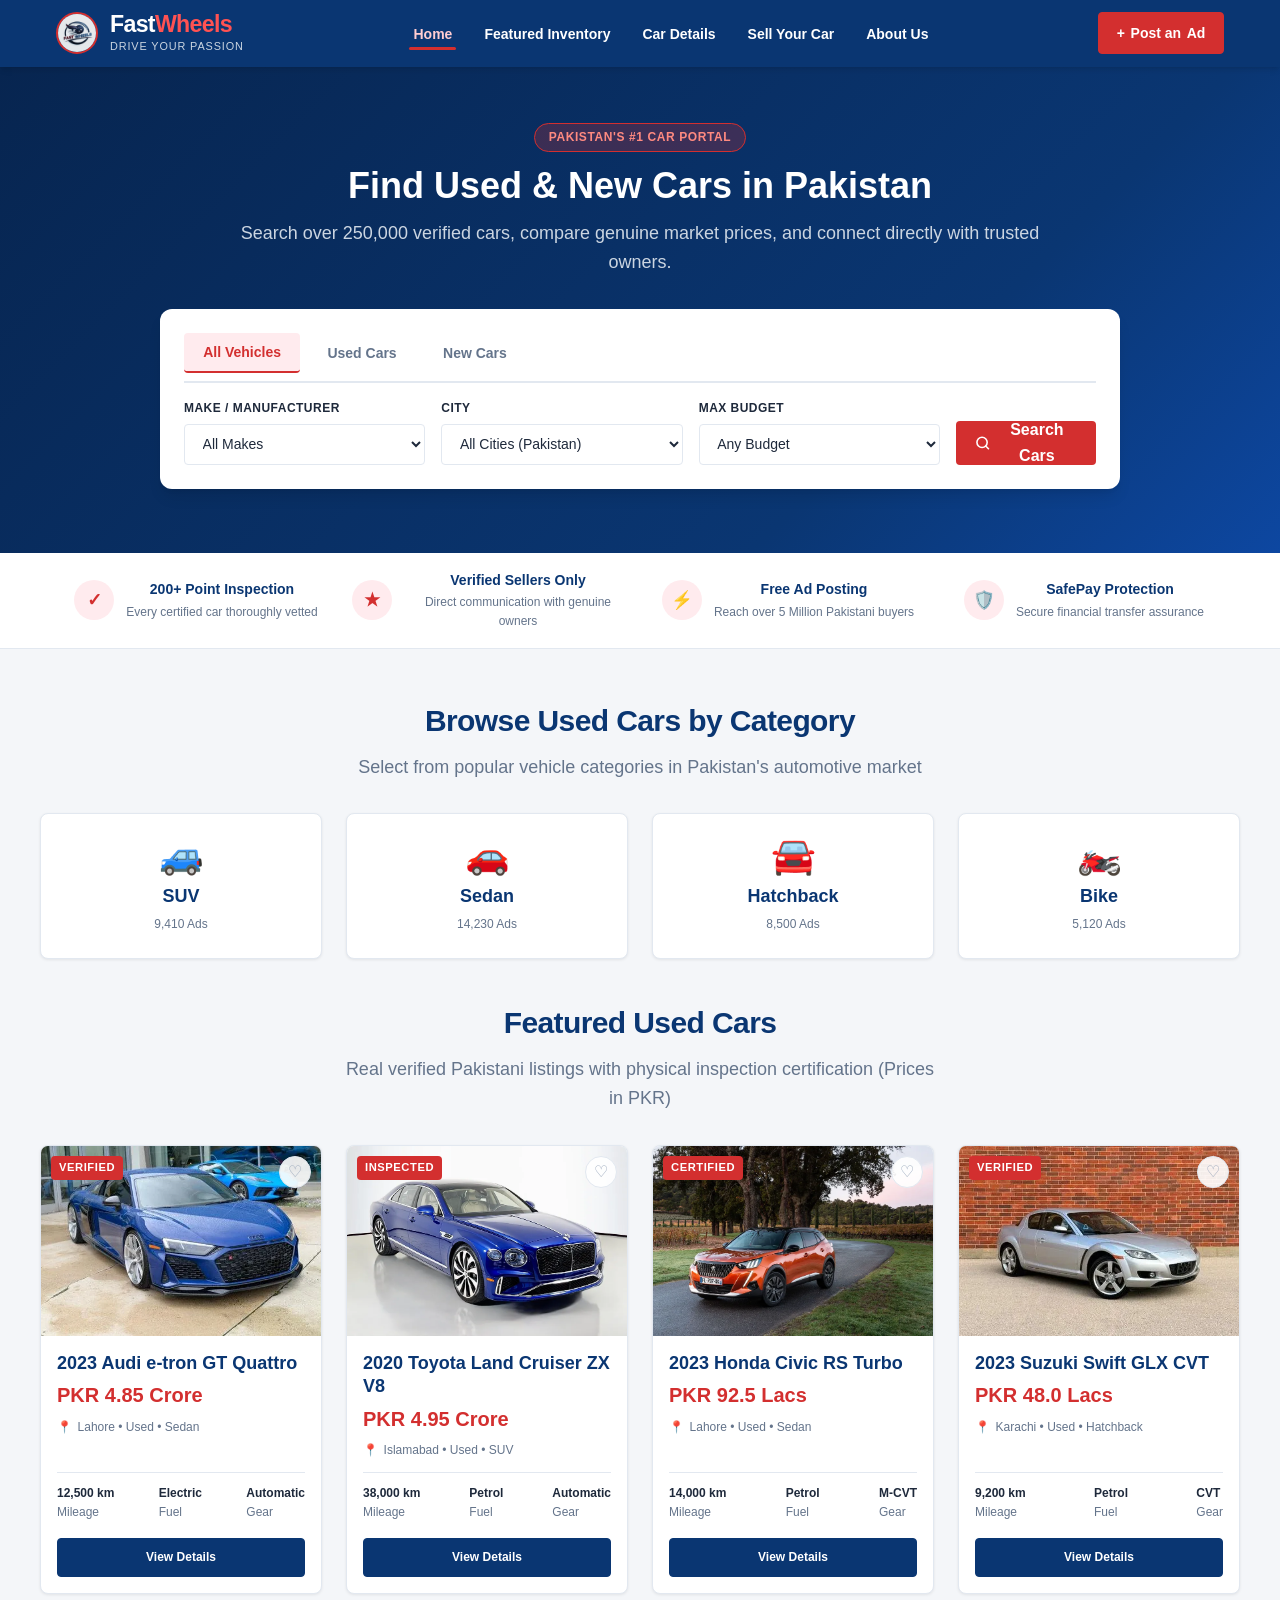
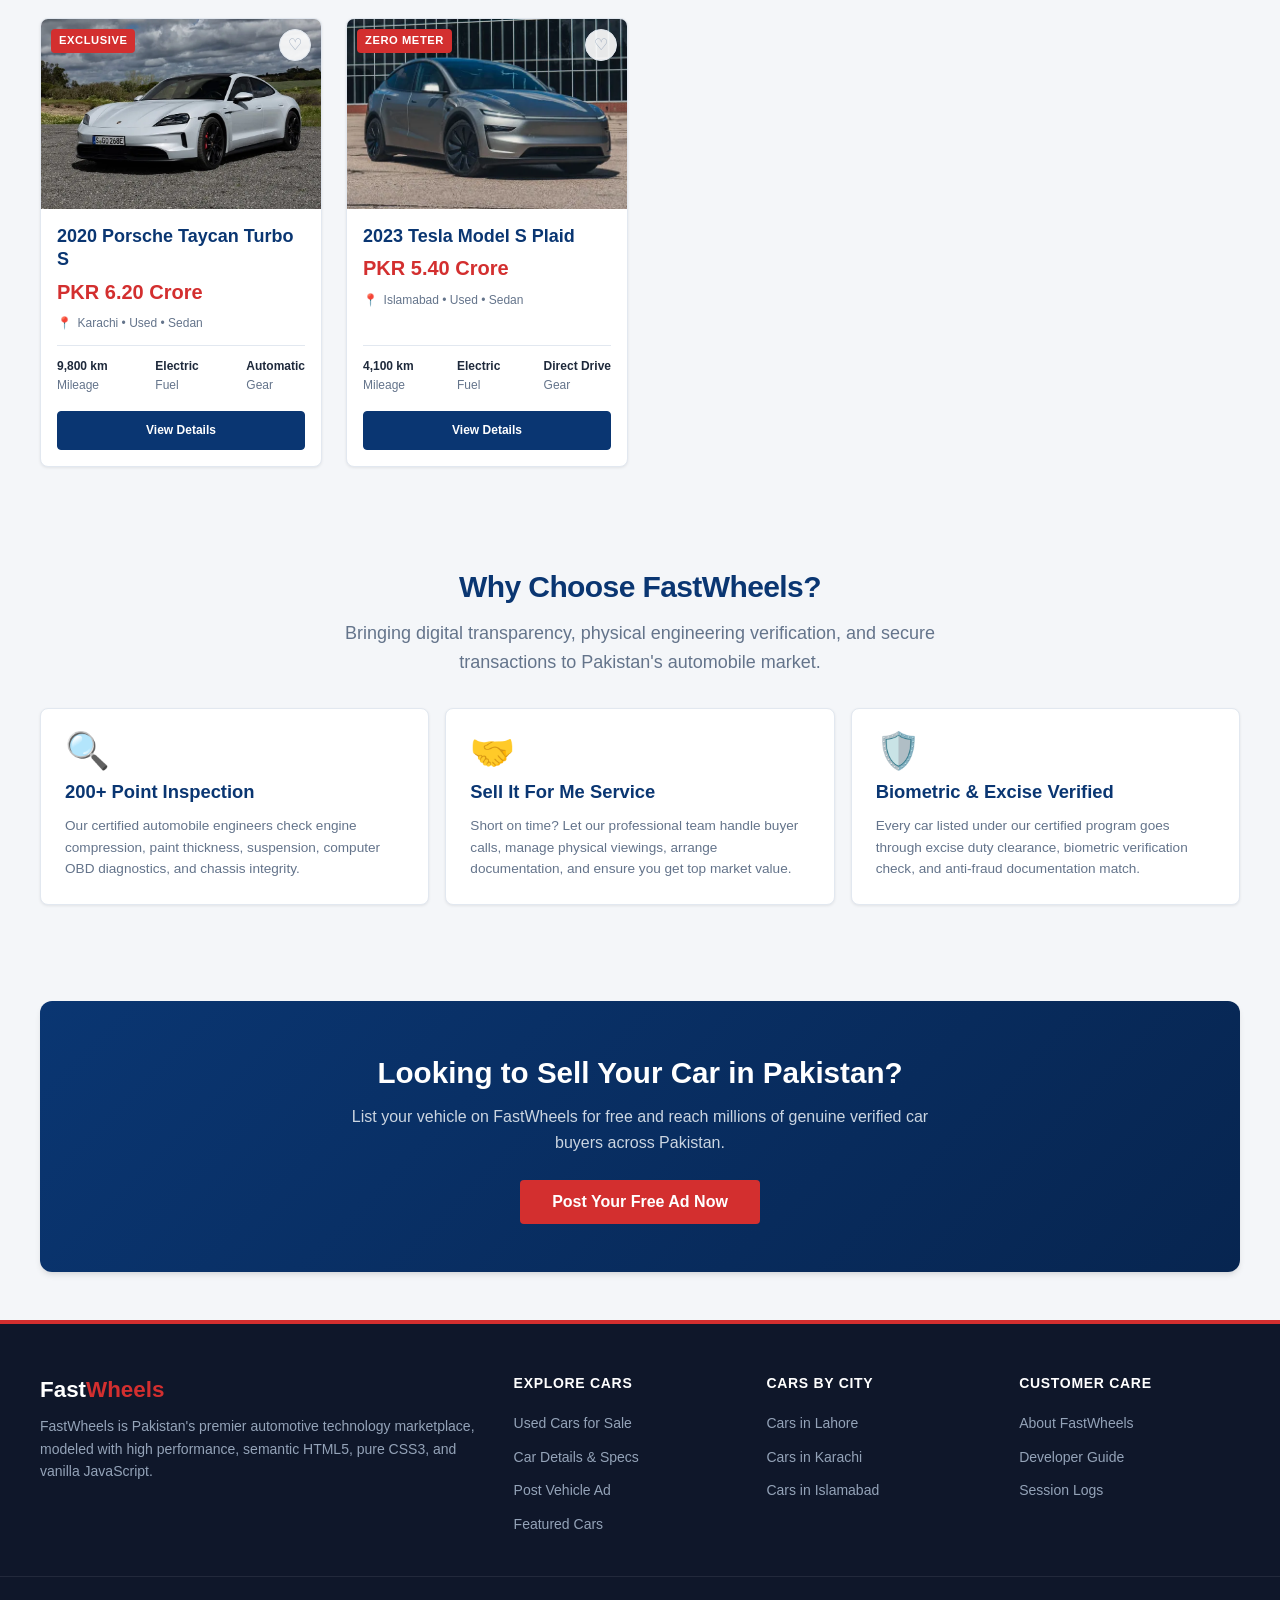
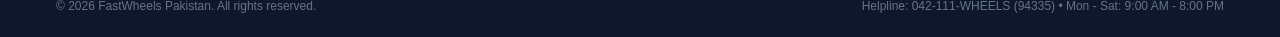
==== commit dacb2790: "updated some bugs in the nav bar" ====
--- a/index.html
+++ b/index.html
@@ -38,7 +38,7 @@
       <nav id="primary-navigation" class="main-nav" role="navigation" aria-label="Main Navigation">
         <ul class="nav-list">
           <li><a href="index.html" class="nav-link active" aria-current="page">Home</a></li>
-          <li><a href="pages/used-cars.html" class="nav-link">Used Cars</a></li>
+          <li><a href="pages/used-cars.html" class="nav-link">Featured Inventory</a></li>
           <li><a href="pages/car-details.html" class="nav-link">Car Details</a></li>
           <li><a href="pages/post-ad.html" class="nav-link">Sell Your Car</a></li>
           <li><a href="#about-section" class="nav-link">About Us</a></li>
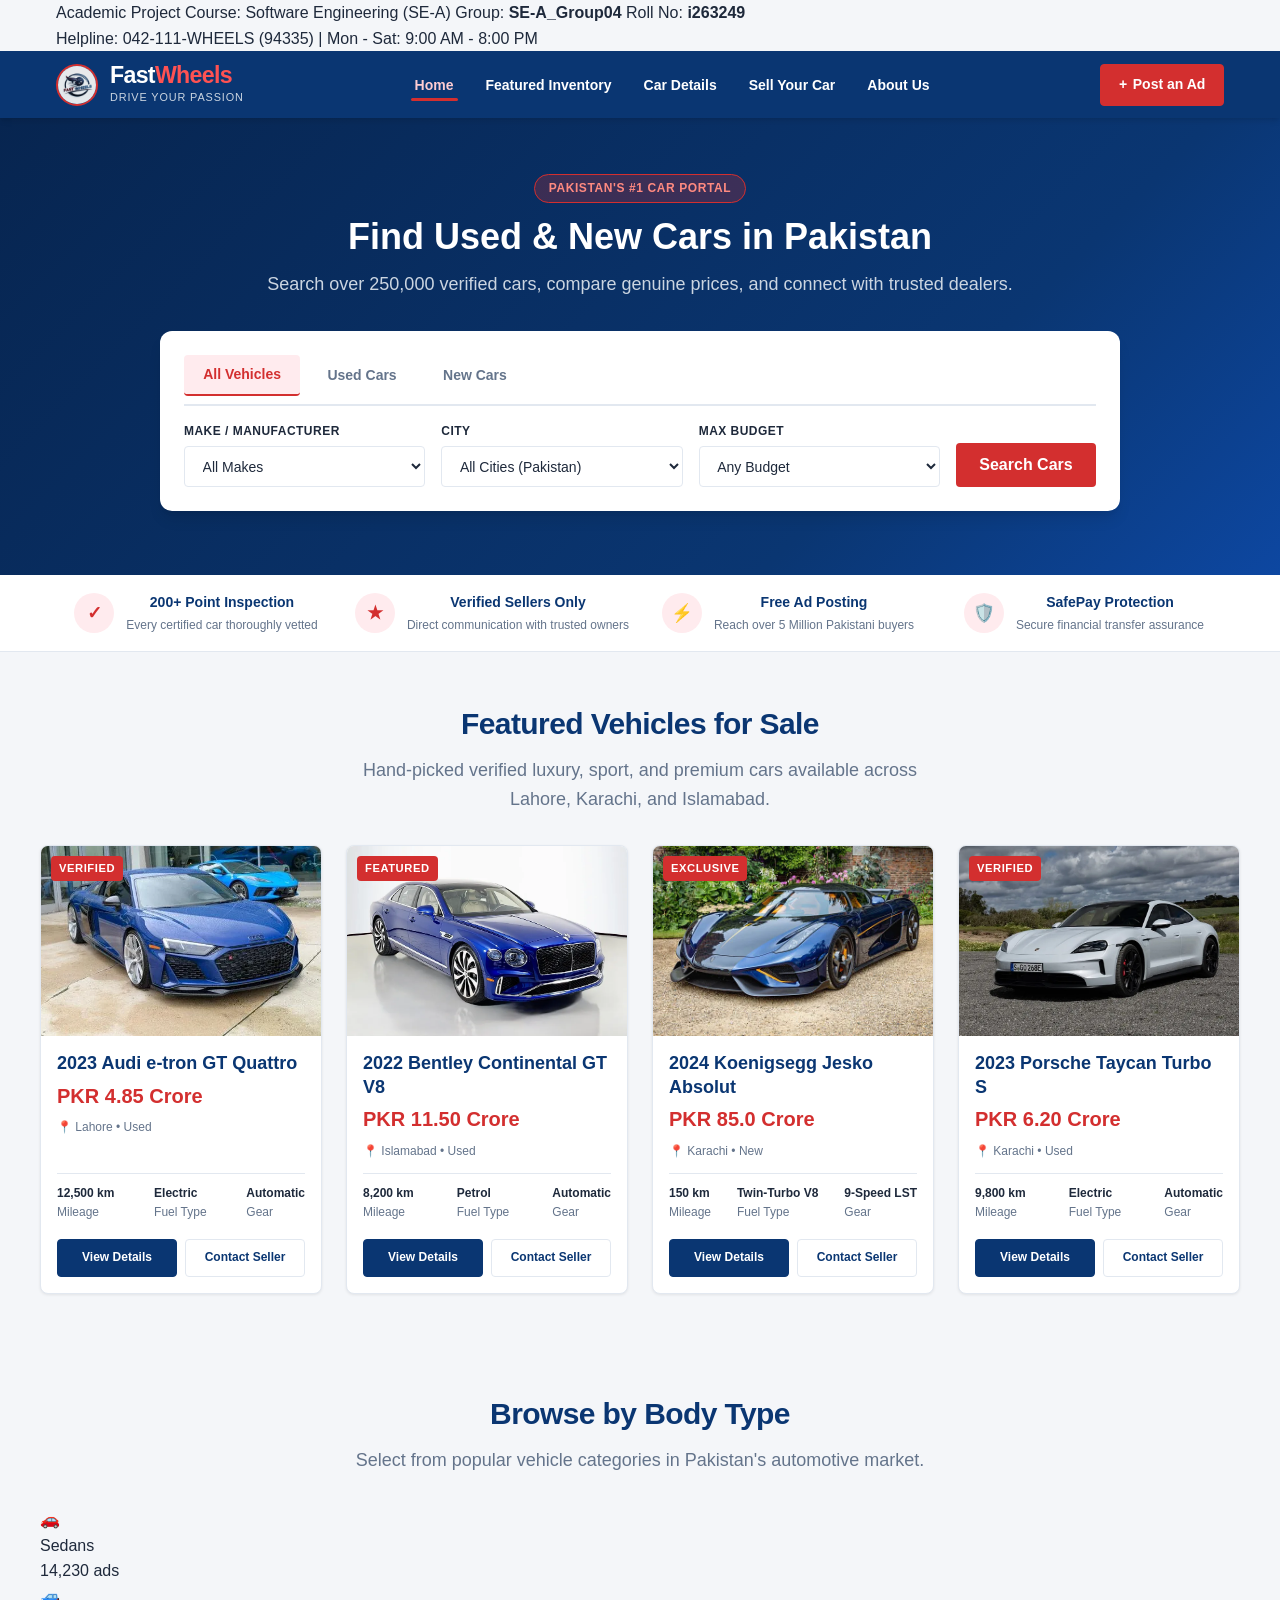
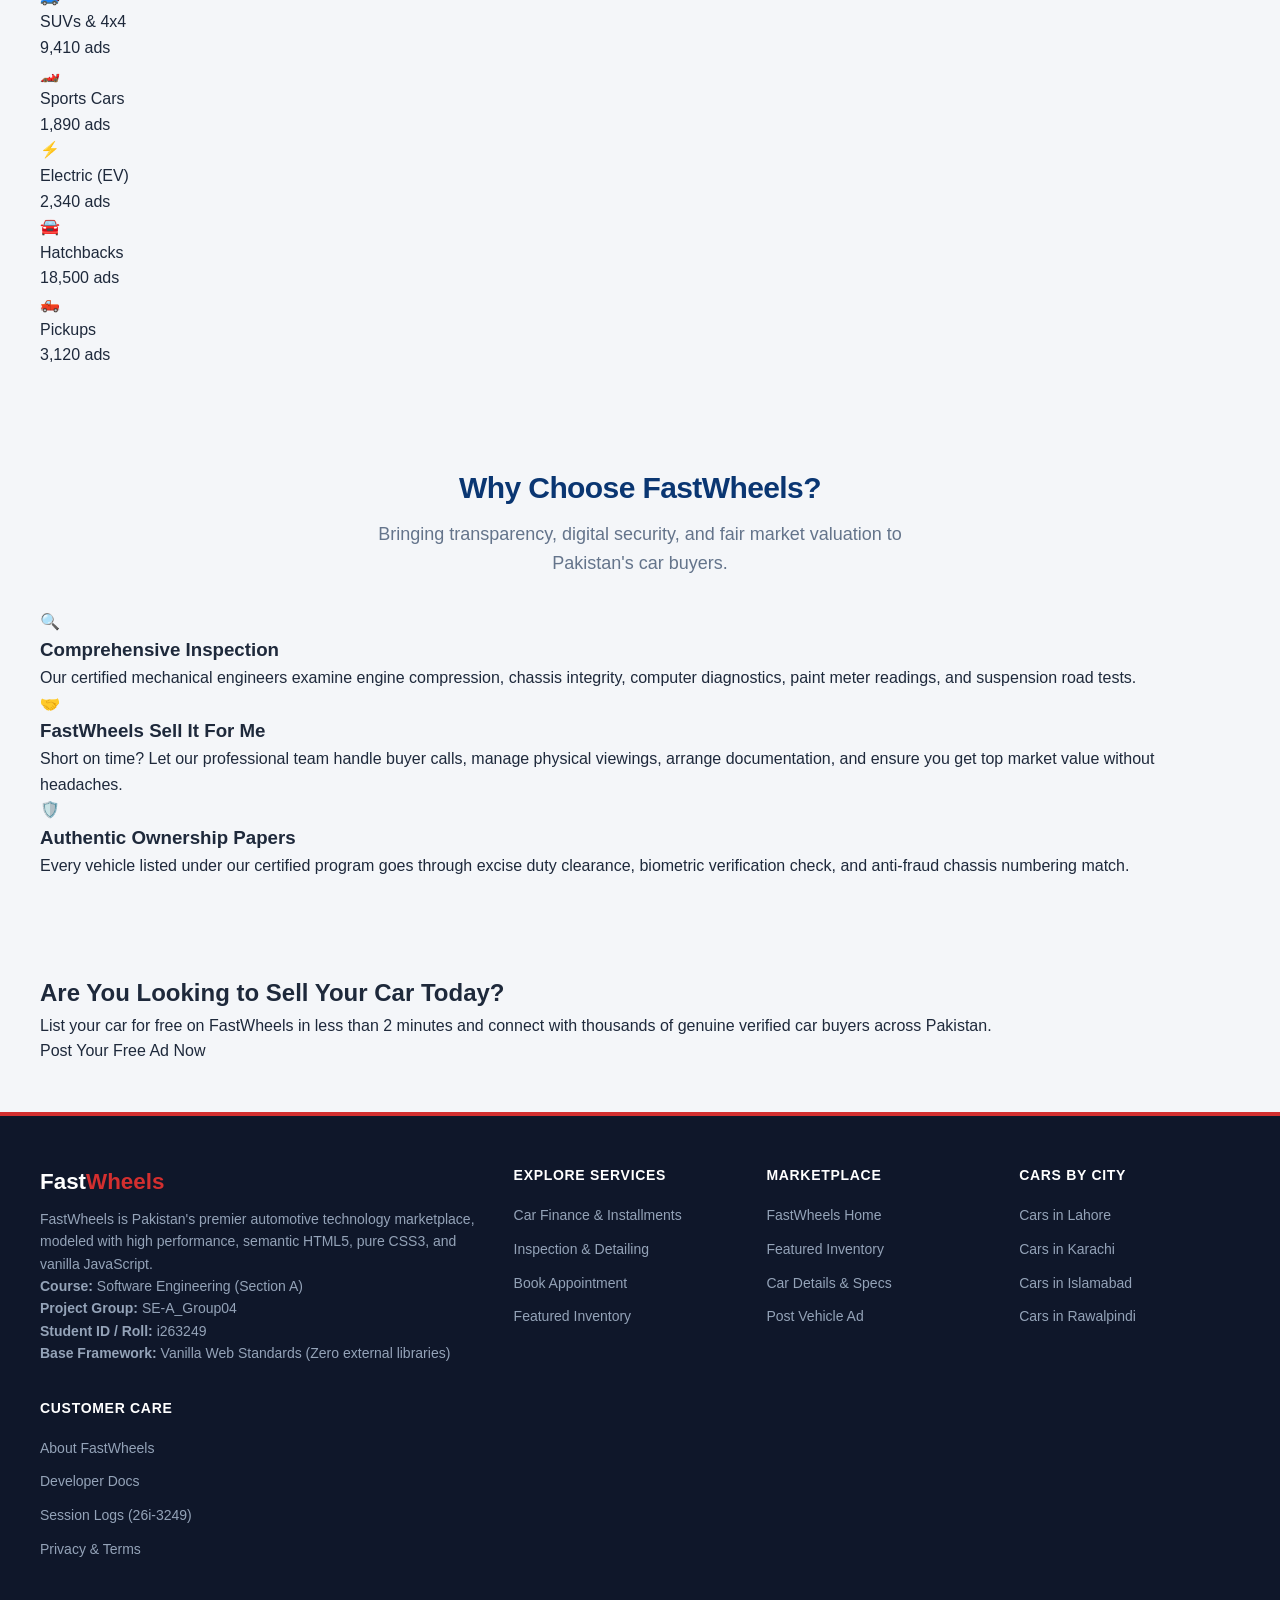
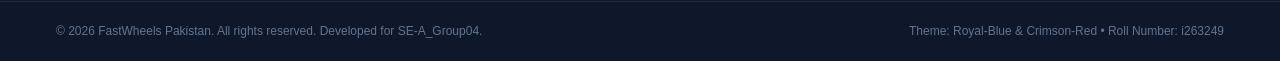
==== commit 83222cb9: "shifted the pages from header to footer" ====
--- a/index.html
+++ b/index.html
@@ -3,8 +3,9 @@
 <head>
   <meta charset="UTF-8">
   <meta name="viewport" content="width=device-width, initial-scale=1.0">
-  <meta name="description" content="FastWheels - Pakistan's leading automotive marketplace for buying and selling certified new and used cars with transparent pricing.">
-  <meta name="keywords" content="FastWheels, used cars Pakistan, buy cars Lahore Karachi Islamabad, electric cars Pakistan, verified car prices">
+  <meta name="description" content="FastWheels - Pakistan's leading automotive portal for buying and selling new and used cars. Group SE-A_Group04, Roll i263249.">
+  <meta name="keywords" content="FastWheels, PakWheels, used cars Pakistan, buy cars Lahore Karachi Islamabad, electric cars Pakistan">
+  <meta name="author" content="Group SE-A_Group04 (Roll No. i263249)">
   <title>FastWheels | Pakistan's Premier Automotive Marketplace</title>
 
   <!-- Shared CSS Stylesheet -->
@@ -16,16 +17,25 @@
   <!-- Accessible Skip Link -->
   <a href="#main-content" class="skip-link">Skip to main content</a>
 
-  <!-- Unified Semantic Header Across All Pages -->
+  <!-- Top Metadata Bar -->
+  <aside class="top-bar" aria-label="Course and Academic Information">
+    <div class="container top-bar-inner">
+      <div class="top-bar-meta">
+        <span class="top-bar-badge">Academic Project</span>
+        <span>Course: Software Engineering (SE-A)</span>
+        <span>Group: <strong>SE-A_Group04</strong></span>
+        <span>Roll No: <strong>i263249</strong></span>
+      </div>
+      <div>
+        <span>Helpline: 042-111-WHEELS (94335) | Mon - Sat: 9:00 AM - 8:00 PM</span>
+      </div>
+    </div>
+  </aside>
+
+  <!-- Semantic Header -->
   <header class="site-header" role="banner">
     <div class="container header-inner">
-
-      <!-- Mobile Hamburger Toggle (Left on Mobile <768px via CSS order: 1) -->
-      <button class="mobile-nav-toggle" aria-label="Toggle navigation menu" aria-expanded="false" aria-controls="primary-navigation">
-        <span class="hamburger-icon" aria-hidden="true">&#9776;</span>
-      </button>
-
-      <!-- FastWheels Brand Identity (Left on Desktop, Centered on Mobile <768px) -->
+      <!-- Brand Logo & Identity -->
       <a href="index.html" class="brand" aria-label="FastWheels Home">
         <img src="images/logo.jpeg" alt="FastWheels Official Logo" class="brand-logo-img">
         <div class="brand-text">
@@ -34,7 +44,14 @@
         </div>
       </a>
 
-      <!-- Desktop Main Navigation -->
+      <!-- Mobile Navigation Hamburger Button -->
+      <button class="mobile-nav-toggle" aria-label="Toggle navigation menu" aria-expanded="false" aria-controls="primary-navigation">
+        <svg fill="currentColor" viewBox="0 0 20 20" aria-hidden="true">
+          <path fill-rule="evenodd" d="M3 5a1 1 0 011-1h12a1 1 0 110 2H4a1 1 0 01-1-1zM3 10a1 1 0 011-1h12a1 1 0 110 2H4a1 1 0 01-1-1zM3 15a1 1 0 011-1h12a1 1 0 110 2H4a1 1 0 01-1-1z" clip-rule="evenodd"></path>
+        </svg>
+      </button>
+
+      <!-- Main Semantic Navigation -->
       <nav id="primary-navigation" class="main-nav" role="navigation" aria-label="Main Navigation">
         <ul class="nav-list">
           <li><a href="index.html" class="nav-link active" aria-current="page">Home</a></li>
@@ -45,13 +62,12 @@
         </ul>
       </nav>
 
-      <!-- Action Button in Header (Right on Desktop & Mobile) -->
+      <!-- Call to Action Button in Header -->
       <div class="header-cta-group">
         <a href="pages/post-ad.html" class="btn-post-ad">
-          <span>+</span> <span class="desktop-text">Post an </span>Ad
+          <span>+</span> Post an Ad
         </a>
       </div>
-
     </div>
   </header>
 
@@ -64,10 +80,10 @@
         <div class="hero-content">
           <span class="hero-badge">Pakistan's #1 Car Portal</span>
           <h1 id="hero-heading" class="hero-title">Find Used &amp; New Cars in Pakistan</h1>
-          <p class="hero-subtitle">Search over 250,000 verified cars, compare genuine market prices, and connect directly with trusted owners.</p>
-        </div>
-
-        <!-- Hero Quick Search Widget -->
+          <p class="hero-subtitle">Search over 250,000 verified cars, compare genuine prices, and connect with trusted dealers.</p>
+        </div>
+
+        <!-- Quick Search Form Widget -->
         <div class="search-widget" role="search" aria-label="Car Search Widget">
           <div class="search-tabs" role="tablist" aria-label="Vehicle Condition Tabs">
             <button type="button" class="search-tab-btn active" role="tab" aria-selected="true" data-tab="All">All Vehicles</button>
@@ -75,25 +91,21 @@
             <button type="button" class="search-tab-btn" role="tab" aria-selected="false" data-tab="New">New Cars</button>
           </div>
 
-          <!-- Responsive Search Form: Desktop Grid / Mobile Stack -->
-          <form id="fastwheels-search-form" class="search-form-grid" action="pages/used-cars.html" method="GET">
-            
-            <!-- Make / Keyword input (Stacked on Mobile as "Search Cars...") -->
+          <form id="fastwheels-search-form" class="search-form-grid">
             <div class="form-group">
               <label for="search-make">Make / Manufacturer</label>
               <select id="search-make" class="form-control" name="make">
                 <option value="All">All Makes</option>
-                <option value="Toyota">Toyota</option>
-                <option value="Honda">Honda</option>
-                <option value="Suzuki">Suzuki</option>
                 <option value="Audi">Audi</option>
+                <option value="Bentley">Bentley</option>
+                <option value="Koenigsegg">Koenigsegg</option>
+                <option value="Mazda">Mazda</option>
+                <option value="Peugeot">Peugeot</option>
                 <option value="Porsche">Porsche</option>
                 <option value="Tesla">Tesla</option>
-                <option value="Koenigsegg">Koenigsegg</option>
               </select>
             </div>
 
-            <!-- City input (Select City) -->
             <div class="form-group">
               <label for="search-city">City</label>
               <select id="search-city" class="form-control" name="city">
@@ -104,36 +116,28 @@
               </select>
             </div>
 
-            <!-- Max Budget (Desktop & Mobile) -->
             <div class="form-group">
               <label for="search-budget">Max Budget</label>
               <select id="search-budget" class="form-control" name="budget">
                 <option value="">Any Budget</option>
-                <option value="5000000">Under PKR 50 Lacs</option>
-                <option value="10000000">Under PKR 1.0 Crore</option>
+                <option value="25000000">Under PKR 2.5 Crore</option>
                 <option value="50000000">Under PKR 5.0 Crore</option>
                 <option value="100000000">Under PKR 10.0 Crore</option>
+                <option value="900000000">Luxury / Hypercars (All)</option>
               </select>
             </div>
 
             <input type="hidden" id="search-condition" value="All">
 
-            <!-- Search Action Button -->
             <div class="form-group">
-              <button type="submit" class="btn-search">
-                <svg width="18" height="18" viewBox="0 0 24 24" fill="none" stroke="currentColor" stroke-width="2.5" stroke-linecap="round" stroke-linejoin="round" aria-hidden="true">
-                  <circle cx="11" cy="11" r="8"></circle>
-                  <line x1="21" y1="21" x2="16.65" y2="16.65"></line>
-                </svg>
-                <span>Search Cars</span>
-              </button>
+              <button type="submit" class="btn-search">Search Cars</button>
             </div>
           </form>
         </div>
       </div>
     </section>
 
-    <!-- Service Highlights Strip -->
+    <!-- Value Highlights Strip -->
     <section class="highlights-bar" aria-label="FastWheels Service Highlights">
       <div class="container highlights-grid">
         <div class="highlight-item">
@@ -147,7 +151,7 @@
           <div class="highlight-icon" aria-hidden="true">★</div>
           <div class="highlight-text">
             <h4>Verified Sellers Only</h4>
-            <p>Direct communication with genuine owners</p>
+            <p>Direct communication with trusted owners</p>
           </div>
         </div>
         <div class="highlight-item">
@@ -167,89 +171,25 @@
       </div>
     </section>
 
-    <!-- Categories Section (Desktop: 4-Card Row [SUV, Sedan, Hatchback, Bike] | Mobile: 2x2 Grid [Used Cars, New Cars, Bikes, Auto Parts]) -->
-    <section class="section container" aria-labelledby="categories-heading" style="padding-bottom: 1.5rem;">
+    <!-- Featured Vehicle Listings Section -->
+    <section id="featured-vehicles" class="section container" aria-labelledby="featured-heading">
       <div class="section-title-wrap">
-        <h2 id="categories-heading" class="section-title">Browse Used Cars by Category</h2>
-        <p class="section-subtitle">Select from popular vehicle categories in Pakistan's automotive market</p>
-      </div>
-
-      <!-- Desktop View: 4-Card Row (SUV, Sedan, Hatchback, Bike) -->
-      <div class="categories-desktop-row" role="region" aria-label="Desktop Vehicle Categories">
-        <a href="pages/used-cars.html" class="category-tile" aria-label="Browse SUVs">
-          <div class="category-tile-icon" aria-hidden="true">🚙</div>
-          <div class="category-tile-name">SUV</div>
-          <div class="category-tile-count">9,410 Ads</div>
-        </a>
-
-        <a href="pages/used-cars.html" class="category-tile" aria-label="Browse Sedans">
-          <div class="category-tile-icon" aria-hidden="true">🚗</div>
-          <div class="category-tile-name">Sedan</div>
-          <div class="category-tile-count">14,230 Ads</div>
-        </a>
-
-        <a href="pages/used-cars.html" class="category-tile" aria-label="Browse Hatchbacks">
-          <div class="category-tile-icon" aria-hidden="true">🚘</div>
-          <div class="category-tile-name">Hatchback</div>
-          <div class="category-tile-count">8,500 Ads</div>
-        </a>
-
-        <a href="pages/used-cars.html" class="category-tile" aria-label="Browse Bikes">
-          <div class="category-tile-icon" aria-hidden="true">🏍️</div>
-          <div class="category-tile-name">Bike</div>
-          <div class="category-tile-count">5,120 Ads</div>
-        </a>
-      </div>
-
-      <!-- Mobile View: 2x2 Grid (Used Cars, New Cars, Bikes, Auto Parts) -->
-      <div class="categories-mobile-grid" role="region" aria-label="Mobile Vehicle Categories">
-        <a href="pages/used-cars.html" class="category-tile" aria-label="Browse Used Cars">
-          <div class="category-tile-icon" aria-hidden="true">🚗</div>
-          <div class="category-tile-name">Used Cars</div>
-          <div class="category-tile-count">Verified Ads</div>
-        </a>
-
-        <a href="pages/used-cars.html" class="category-tile" aria-label="Browse New Cars">
-          <div class="category-tile-icon" aria-hidden="true">✨</div>
-          <div class="category-tile-name">New Cars</div>
-          <div class="category-tile-count">Zero Meter</div>
-        </a>
-
-        <a href="pages/used-cars.html" class="category-tile" aria-label="Browse Bikes">
-          <div class="category-tile-icon" aria-hidden="true">🏍️</div>
-          <div class="category-tile-name">Bikes</div>
-          <div class="category-tile-count">Two-Wheelers</div>
-        </a>
-
-        <a href="pages/used-cars.html" class="category-tile" aria-label="Browse Auto Parts">
-          <div class="category-tile-icon" aria-hidden="true">🔧</div>
-          <div class="category-tile-name">Auto Parts</div>
-          <div class="category-tile-count">Store Items</div>
-        </a>
-      </div>
-    </section>
-
-    <!-- Featured Used Cars Section (Neatly Below Hero & Categories) -->
-    <section id="featured-vehicles" class="section container" aria-labelledby="featured-heading" style="padding-top: 1rem;">
-      <div class="section-title-wrap">
-        <h2 id="featured-heading" class="section-title">Featured Used Cars</h2>
-        <p class="section-subtitle">Real verified Pakistani listings with physical inspection certification (Prices in PKR)</p>
-      </div>
-
-      <!-- Single-Column on Mobile, Multi-Column Grid on Desktop -->
+        <h2 id="featured-heading" class="section-title">Featured Vehicles for Sale</h2>
+        <p class="section-subtitle">Hand-picked verified luxury, sport, and premium cars available across Lahore, Karachi, and Islamabad.</p>
+      </div>
+
+      <!-- Populated dynamically via js/main.js and fallback markup -->
       <div id="featured-cars-container" class="cars-grid">
-        <!-- Rendered dynamically by js/main.js and populated with fallback markup below -->
-        
+        <!-- Initial semantic fallback rendered for standard search engines & non-JS clients -->
         <article class="car-card" data-id="fw-001">
           <div class="car-card-media">
-            <img src="images/audi.webp" alt="Audi e-tron GT Quattro" class="car-card-img" loading="lazy">
+            <img src="images/audi.webp" alt="Audi e-tron GT Quattro in Metallic Blue" class="car-card-img" loading="lazy">
             <span class="car-card-tag">Verified</span>
-            <button type="button" class="btn-favorite" onclick="window.FastWheels.toggleCarFavorite('fw-001', event)" aria-label="Add to favorites">♡</button>
           </div>
           <div class="car-card-body">
             <h3 class="car-card-title">2023 Audi e-tron GT Quattro</h3>
             <div class="car-card-price">PKR 4.85 Crore</div>
-            <div class="car-card-location"><span>📍</span> Lahore &bull; Used &bull; Sedan</div>
+            <div class="car-card-location">📍 Lahore &bull; Used</div>
             <div class="car-card-specs">
               <div class="car-card-spec-item">
                 <span>12,500 km</span>
@@ -257,7 +197,7 @@
               </div>
               <div class="car-card-spec-item">
                 <span>Electric</span>
-                <span>Fuel</span>
+                <span>Fuel Type</span>
               </div>
               <div class="car-card-spec-item">
                 <span>Automatic</span>
@@ -266,28 +206,28 @@
             </div>
           </div>
           <div class="car-card-actions">
-            <a href="pages/car-details.html?id=fw-001" class="btn-card btn-card-primary">View Details</a>
+            <button type="button" class="btn-card btn-card-primary" onclick="window.FastWheels.viewCarDetails('fw-001')">View Details</button>
+            <button type="button" class="btn-card btn-card-outline" onclick="window.FastWheels.contactSeller('fw-001')">Contact Seller</button>
           </div>
         </article>
 
         <article class="car-card" data-id="fw-002">
           <div class="car-card-media">
-            <img src="images/bentley.webp" alt="Toyota Land Cruiser ZX V8" class="car-card-img" loading="lazy">
-            <span class="car-card-tag">Inspected</span>
-            <button type="button" class="btn-favorite" onclick="window.FastWheels.toggleCarFavorite('fw-002', event)" aria-label="Add to favorites">♡</button>
+            <img src="images/bentley.webp" alt="Bentley Continental GT V8 Luxury Coupe" class="car-card-img" loading="lazy">
+            <span class="car-card-tag">Featured</span>
           </div>
           <div class="car-card-body">
-            <h3 class="car-card-title">2020 Toyota Land Cruiser ZX V8</h3>
-            <div class="car-card-price">PKR 4.95 Crore</div>
-            <div class="car-card-location"><span>📍</span> Islamabad &bull; Used &bull; SUV</div>
+            <h3 class="car-card-title">2022 Bentley Continental GT V8</h3>
+            <div class="car-card-price">PKR 11.50 Crore</div>
+            <div class="car-card-location">📍 Islamabad &bull; Used</div>
             <div class="car-card-specs">
               <div class="car-card-spec-item">
-                <span>38,000 km</span>
+                <span>8,200 km</span>
                 <span>Mileage</span>
               </div>
               <div class="car-card-spec-item">
                 <span>Petrol</span>
-                <span>Fuel</span>
+                <span>Fuel Type</span>
               </div>
               <div class="car-card-spec-item">
                 <span>Automatic</span>
@@ -296,80 +236,50 @@
             </div>
           </div>
           <div class="car-card-actions">
-            <a href="pages/car-details.html?id=fw-002" class="btn-card btn-card-primary">View Details</a>
+            <button type="button" class="btn-card btn-card-primary" onclick="window.FastWheels.viewCarDetails('fw-002')">View Details</button>
+            <button type="button" class="btn-card btn-card-outline" onclick="window.FastWheels.contactSeller('fw-002')">Contact Seller</button>
           </div>
         </article>
 
         <article class="car-card" data-id="fw-003">
           <div class="car-card-media">
-            <img src="images/peugeot.webp" alt="Honda Civic RS Turbo" class="car-card-img" loading="lazy">
-            <span class="car-card-tag">Certified</span>
-            <button type="button" class="btn-favorite" onclick="window.FastWheels.toggleCarFavorite('fw-003', event)" aria-label="Add to favorites">♡</button>
+            <img src="images/konisegg.webp" alt="Koenigsegg Jesko Absolut Hypercar" class="car-card-img" loading="lazy">
+            <span class="car-card-tag">Exclusive</span>
           </div>
           <div class="car-card-body">
-            <h3 class="car-card-title">2023 Honda Civic RS Turbo</h3>
-            <div class="car-card-price">PKR 92.5 Lacs</div>
-            <div class="car-card-location"><span>📍</span> Lahore &bull; Used &bull; Sedan</div>
+            <h3 class="car-card-title">2024 Koenigsegg Jesko Absolut</h3>
+            <div class="car-card-price">PKR 85.0 Crore</div>
+            <div class="car-card-location">📍 Karachi &bull; New</div>
             <div class="car-card-specs">
               <div class="car-card-spec-item">
-                <span>14,000 km</span>
+                <span>150 km</span>
                 <span>Mileage</span>
               </div>
               <div class="car-card-spec-item">
-                <span>Petrol</span>
-                <span>Fuel</span>
-              </div>
-              <div class="car-card-spec-item">
-                <span>M-CVT</span>
+                <span>Twin-Turbo V8</span>
+                <span>Fuel Type</span>
+              </div>
+              <div class="car-card-spec-item">
+                <span>9-Speed LST</span>
                 <span>Gear</span>
               </div>
             </div>
           </div>
           <div class="car-card-actions">
-            <a href="pages/car-details.html?id=fw-003" class="btn-card btn-card-primary">View Details</a>
-          </div>
-        </article>
-
-        <article class="car-card" data-id="fw-004">
+            <button type="button" class="btn-card btn-card-primary" onclick="window.FastWheels.viewCarDetails('fw-003')">View Details</button>
+            <button type="button" class="btn-card btn-card-outline" onclick="window.FastWheels.contactSeller('fw-003')">Contact Seller</button>
+          </div>
+        </article>
+
+        <article class="car-card" data-id="fw-006">
           <div class="car-card-media">
-            <img src="images/mazda.webp" alt="Suzuki Swift GLX CVT" class="car-card-img" loading="lazy">
+            <img src="images/taycan.webp" alt="Porsche Taycan Turbo S Sports Sedan" class="car-card-img" loading="lazy">
             <span class="car-card-tag">Verified</span>
-            <button type="button" class="btn-favorite" onclick="window.FastWheels.toggleCarFavorite('fw-004', event)" aria-label="Add to favorites">♡</button>
           </div>
           <div class="car-card-body">
-            <h3 class="car-card-title">2023 Suzuki Swift GLX CVT</h3>
-            <div class="car-card-price">PKR 48.0 Lacs</div>
-            <div class="car-card-location"><span>📍</span> Karachi &bull; Used &bull; Hatchback</div>
-            <div class="car-card-specs">
-              <div class="car-card-spec-item">
-                <span>9,200 km</span>
-                <span>Mileage</span>
-              </div>
-              <div class="car-card-spec-item">
-                <span>Petrol</span>
-                <span>Fuel</span>
-              </div>
-              <div class="car-card-spec-item">
-                <span>CVT</span>
-                <span>Gear</span>
-              </div>
-            </div>
-          </div>
-          <div class="car-card-actions">
-            <a href="pages/car-details.html?id=fw-004" class="btn-card btn-card-primary">View Details</a>
-          </div>
-        </article>
-
-        <article class="car-card" data-id="fw-005">
-          <div class="car-card-media">
-            <img src="images/taycan.webp" alt="Porsche Taycan Turbo S" class="car-card-img" loading="lazy">
-            <span class="car-card-tag">Exclusive</span>
-            <button type="button" class="btn-favorite" onclick="window.FastWheels.toggleCarFavorite('fw-005', event)" aria-label="Add to favorites">♡</button>
-          </div>
-          <div class="car-card-body">
-            <h3 class="car-card-title">2020 Porsche Taycan Turbo S</h3>
+            <h3 class="car-card-title">2023 Porsche Taycan Turbo S</h3>
             <div class="car-card-price">PKR 6.20 Crore</div>
-            <div class="car-card-location"><span>📍</span> Karachi &bull; Used &bull; Sedan</div>
+            <div class="car-card-location">📍 Karachi &bull; Used</div>
             <div class="car-card-specs">
               <div class="car-card-spec-item">
                 <span>9,800 km</span>
@@ -377,7 +287,7 @@
               </div>
               <div class="car-card-spec-item">
                 <span>Electric</span>
-                <span>Fuel</span>
+                <span>Fuel Type</span>
               </div>
               <div class="car-card-spec-item">
                 <span>Automatic</span>
@@ -386,101 +296,128 @@
             </div>
           </div>
           <div class="car-card-actions">
-            <a href="pages/car-details.html?id=fw-005" class="btn-card btn-card-primary">View Details</a>
-          </div>
-        </article>
-
-        <article class="car-card" data-id="fw-006">
-          <div class="car-card-media">
-            <img src="images/tesla.webp" alt="Tesla Model S Plaid" class="car-card-img" loading="lazy">
-            <span class="car-card-tag">Zero Meter</span>
-            <button type="button" class="btn-favorite" onclick="window.FastWheels.toggleCarFavorite('fw-006', event)" aria-label="Add to favorites">♡</button>
-          </div>
-          <div class="car-card-body">
-            <h3 class="car-card-title">2023 Tesla Model S Plaid</h3>
-            <div class="car-card-price">PKR 5.40 Crore</div>
-            <div class="car-card-location"><span>📍</span> Islamabad &bull; Used &bull; Sedan</div>
-            <div class="car-card-specs">
-              <div class="car-card-spec-item">
-                <span>4,100 km</span>
-                <span>Mileage</span>
-              </div>
-              <div class="car-card-spec-item">
-                <span>Electric</span>
-                <span>Fuel</span>
-              </div>
-              <div class="car-card-spec-item">
-                <span>Direct Drive</span>
-                <span>Gear</span>
-              </div>
-            </div>
-          </div>
-          <div class="car-card-actions">
-            <a href="pages/car-details.html?id=fw-006" class="btn-card btn-card-primary">View Details</a>
-          </div>
-        </article>
-
-      </div>
-    </section>
-
-    <!-- Why Choose FastWheels Section -->
+            <button type="button" class="btn-card btn-card-primary" onclick="window.FastWheels.viewCarDetails('fw-006')">View Details</button>
+            <button type="button" class="btn-card btn-card-outline" onclick="window.FastWheels.contactSeller('fw-006')">Contact Seller</button>
+          </div>
+        </article>
+      </div>
+    </section>
+
+    <!-- Browse by Category Section -->
+    <section class="section container" aria-labelledby="categories-heading">
+      <div class="section-title-wrap">
+        <h2 id="categories-heading" class="section-title">Browse by Body Type</h2>
+        <p class="section-subtitle">Select from popular vehicle categories in Pakistan's automotive market.</p>
+      </div>
+
+      <div class="categories-grid">
+        <div class="category-card" tabindex="0" role="button" aria-label="Browse Sedans">
+          <div class="category-icon">🚗</div>
+          <div class="category-name">Sedans</div>
+          <div class="category-count">14,230 ads</div>
+        </div>
+        <div class="category-card" tabindex="0" role="button" aria-label="Browse SUVs and Crossovers">
+          <div class="category-icon">🚙</div>
+          <div class="category-name">SUVs &amp; 4x4</div>
+          <div class="category-count">9,410 ads</div>
+        </div>
+        <div class="category-card" tabindex="0" role="button" aria-label="Browse Sports Cars and Hypercars">
+          <div class="category-icon">🏎️</div>
+          <div class="category-name">Sports Cars</div>
+          <div class="category-count">1,890 ads</div>
+        </div>
+        <div class="category-card" tabindex="0" role="button" aria-label="Browse Electric Vehicles">
+          <div class="category-icon">⚡</div>
+          <div class="category-name">Electric (EV)</div>
+          <div class="category-count">2,340 ads</div>
+        </div>
+        <div class="category-card" tabindex="0" role="button" aria-label="Browse Hatchbacks">
+          <div class="category-icon">🚘</div>
+          <div class="category-name">Hatchbacks</div>
+          <div class="category-count">18,500 ads</div>
+        </div>
+        <div class="category-card" tabindex="0" role="button" aria-label="Browse Commercial and Pickups">
+          <div class="category-icon">🛻</div>
+          <div class="category-name">Pickups</div>
+          <div class="category-count">3,120 ads</div>
+        </div>
+      </div>
+    </section>
+
+    <!-- Value Proposition Section -->
     <section id="about-section" class="section container" aria-labelledby="why-heading">
       <div class="section-title-wrap">
         <h2 id="why-heading" class="section-title">Why Choose FastWheels?</h2>
-        <p class="section-subtitle">Bringing digital transparency, physical engineering verification, and secure transactions to Pakistan's automobile market.</p>
-      </div>
-
-      <div class="highlights-grid" style="grid-template-columns: repeat(auto-fit, minmax(280px, 1fr)); text-align: left;">
-        <article class="category-tile" style="align-items: flex-start; text-align: left; padding: 1.5rem;">
-          <div class="category-tile-icon">🔍</div>
-          <h3 class="category-tile-name" style="font-size: 1.15rem; margin-bottom: 0.5rem;">200+ Point Inspection</h3>
-          <p style="font-size: 0.85rem; color: var(--color-text-muted); line-height: 1.6;">Our certified automobile engineers check engine compression, paint thickness, suspension, computer OBD diagnostics, and chassis integrity.</p>
-        </article>
-
-        <article class="category-tile" style="align-items: flex-start; text-align: left; padding: 1.5rem;">
-          <div class="category-tile-icon">🤝</div>
-          <h3 class="category-tile-name" style="font-size: 1.15rem; margin-bottom: 0.5rem;">Sell It For Me Service</h3>
-          <p style="font-size: 0.85rem; color: var(--color-text-muted); line-height: 1.6;">Short on time? Let our professional team handle buyer calls, manage physical viewings, arrange documentation, and ensure you get top market value.</p>
-        </article>
-
-        <article class="category-tile" style="align-items: flex-start; text-align: left; padding: 1.5rem;">
-          <div class="category-tile-icon">🛡️</div>
-          <h3 class="category-tile-name" style="font-size: 1.15rem; margin-bottom: 0.5rem;">Biometric &amp; Excise Verified</h3>
-          <p style="font-size: 0.85rem; color: var(--color-text-muted); line-height: 1.6;">Every car listed under our certified program goes through excise duty clearance, biometric verification check, and anti-fraud documentation match.</p>
+        <p class="section-subtitle">Bringing transparency, digital security, and fair market valuation to Pakistan's car buyers.</p>
+      </div>
+
+      <div class="value-props-grid">
+        <article class="prop-card">
+          <div class="prop-card-icon">🔍</div>
+          <h3 class="prop-card-title">Comprehensive Inspection</h3>
+          <p class="prop-card-text">Our certified mechanical engineers examine engine compression, chassis integrity, computer diagnostics, paint meter readings, and suspension road tests.</p>
+        </article>
+
+        <article class="prop-card">
+          <div class="prop-card-icon">🤝</div>
+          <h3 class="prop-card-title">FastWheels Sell It For Me</h3>
+          <p class="prop-card-text">Short on time? Let our professional team handle buyer calls, manage physical viewings, arrange documentation, and ensure you get top market value without headaches.</p>
+        </article>
+
+        <article class="prop-card">
+          <div class="prop-card-icon">🛡️</div>
+          <h3 class="prop-card-title">Authentic Ownership Papers</h3>
+          <p class="prop-card-text">Every vehicle listed under our certified program goes through excise duty clearance, biometric verification check, and anti-fraud chassis numbering match.</p>
         </article>
       </div>
     </section>
 
     <!-- Call to Action Banner -->
-    <section class="section container" aria-label="Post Ad Call to Action">
-      <div style="background: linear-gradient(135deg, var(--color-primary), var(--color-primary-dark)); color: #ffffff; border-radius: var(--border-radius-lg); padding: 3rem 1.5rem; text-align: center; box-shadow: var(--shadow-md);">
-        <h2 style="font-size: 1.85rem; font-weight: 800; margin-bottom: 0.5rem;">Looking to Sell Your Car in Pakistan?</h2>
-        <p style="font-size: 1rem; color: #cbd5e1; max-width: 600px; margin: 0 auto 1.5rem;">List your vehicle on FastWheels for free and reach millions of genuine verified car buyers across Pakistan.</p>
-        <a href="pages/post-ad.html" class="btn-search" style="display: inline-flex; width: auto; padding: 0.8rem 2rem; font-size: 1rem;">Post Your Free Ad Now</a>
+    <section class="section container" aria-label="Sell Car Call to Action">
+      <div class="cta-banner">
+        <h2 class="cta-banner-title">Are You Looking to Sell Your Car Today?</h2>
+        <p class="cta-banner-text">List your car for free on FastWheels in less than 2 minutes and connect with thousands of genuine verified car buyers across Pakistan.</p>
+        <a href="pages/post-ad.html" class="btn-cta">Post Your Free Ad Now</a>
       </div>
     </section>
 
   </main>
 
-  <!-- Unified Semantic Footer Across All Pages -->
+  <!-- Semantic Footer -->
   <footer class="site-footer" role="contentinfo">
     <div class="container footer-top">
       <div class="footer-grid">
-        
-        <!-- Brand Summary -->
+        <!-- Brand & Assignment Info -->
         <div class="footer-brand">
           <h3>Fast<span>Wheels</span></h3>
           <p>FastWheels is Pakistan's premier automotive technology marketplace, modeled with high performance, semantic HTML5, pure CSS3, and vanilla JavaScript.</p>
+          <div class="footer-meta-box">
+            <p><strong>Course:</strong> Software Engineering (Section A)</p>
+            <p><strong>Project Group:</strong> SE-A_Group04</p>
+            <p><strong>Student ID / Roll:</strong> i263249</p>
+            <p><strong>Base Framework:</strong> Vanilla Web Standards (Zero external libraries)</p>
+          </div>
+        </div>
+
+        <!-- Services Links -->
+        <div class="footer-col">
+          <h4>Explore Services</h4>
+          <ul class="footer-links">
+            <li><a href="pages/car-finance.html">Car Finance &amp; Installments</a></li>
+            <li><a href="pages/inspection-detailing.html">Inspection &amp; Detailing</a></li>
+            <li><a href="pages/book-appointment.html">Book Appointment</a></li>
+            <li><a href="pages/used-cars.html">Featured Inventory</a></li>
+          </ul>
         </div>
 
         <!-- Quick Links -->
         <div class="footer-col">
-          <h4>Explore Cars</h4>
+          <h4>Marketplace</h4>
           <ul class="footer-links">
-            <li><a href="pages/used-cars.html">Used Cars for Sale</a></li>
+            <li><a href="index.html">FastWheels Home</a></li>
+            <li><a href="pages/used-cars.html">Featured Inventory</a></li>
             <li><a href="pages/car-details.html">Car Details &amp; Specs</a></li>
             <li><a href="pages/post-ad.html">Post Vehicle Ad</a></li>
-            <li><a href="#featured-vehicles">Featured Cars</a></li>
           </ul>
         </div>
 
@@ -491,30 +428,31 @@
             <li><a href="pages/used-cars.html?city=Lahore">Cars in Lahore</a></li>
             <li><a href="pages/used-cars.html?city=Karachi">Cars in Karachi</a></li>
             <li><a href="pages/used-cars.html?city=Islamabad">Cars in Islamabad</a></li>
+            <li><a href="pages/used-cars.html?city=Rawalpindi">Cars in Rawalpindi</a></li>
           </ul>
         </div>
 
-        <!-- Customer Care -->
+        <!-- Support & Policies -->
         <div class="footer-col">
           <h4>Customer Care</h4>
           <ul class="footer-links">
             <li><a href="#about-section">About FastWheels</a></li>
-            <li><a href="docs/README.md">Developer Guide</a></li>
-            <li><a href="docs/ai-logs/26i-3249/README.md">Session Logs</a></li>
+            <li><a href="docs/README.md">Developer Docs</a></li>
+            <li><a href="docs/ai-logs/26i-3249/session-01-base-setup.md">Session Logs (26i-3249)</a></li>
+            <li><a href="#primary-navigation">Privacy &amp; Terms</a></li>
           </ul>
         </div>
-
       </div>
     </div>
 
-    <!-- Bottom Copyright Bar -->
+    <!-- Bottom Copyright -->
     <div class="footer-bottom">
       <div class="container footer-bottom-inner">
         <div>
-          &copy; 2026 FastWheels Pakistan. All rights reserved.
+          &copy; 2026 FastWheels Pakistan. All rights reserved. Developed for SE-A_Group04.
         </div>
         <div>
-          Helpline: 042-111-WHEELS (94335) &bull; Mon - Sat: 9:00 AM - 8:00 PM
+          Theme: Royal-Blue &amp; Crimson-Red &bull; Roll Number: i263249
         </div>
       </div>
     </div>
